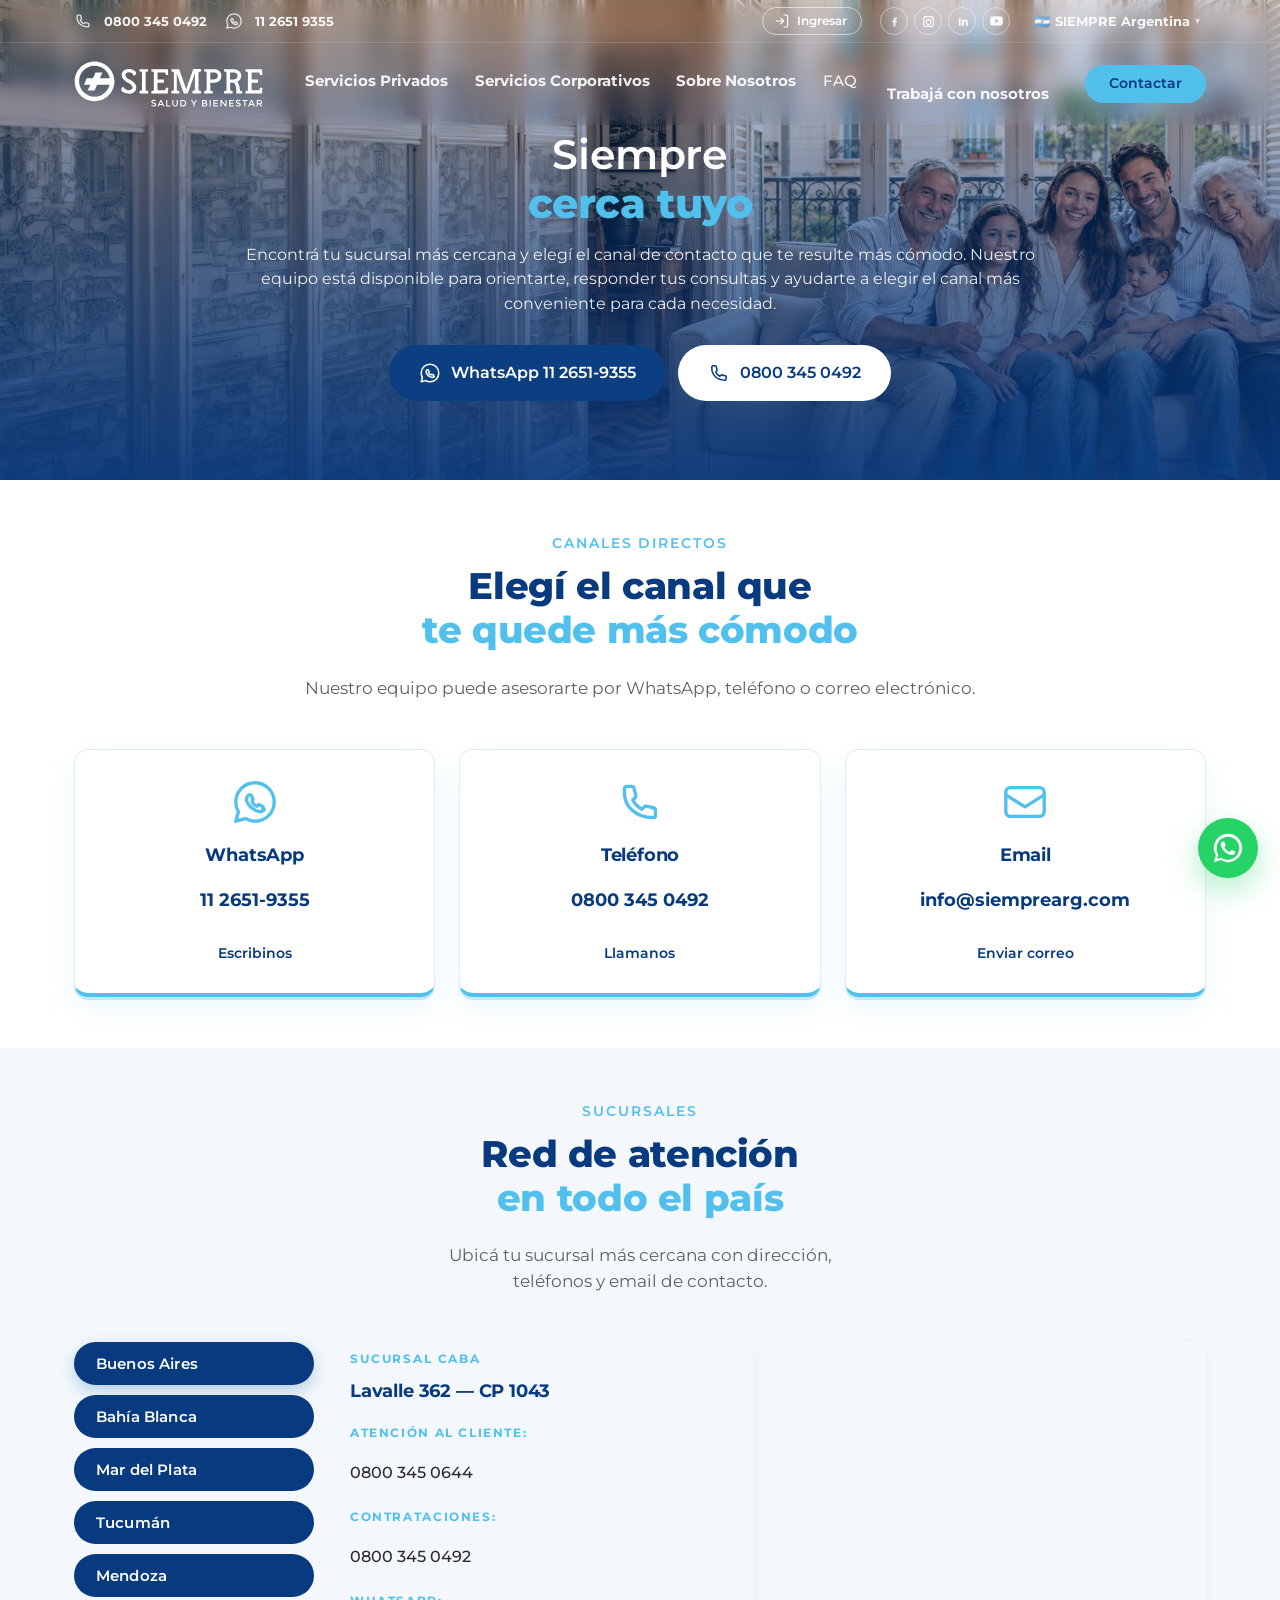
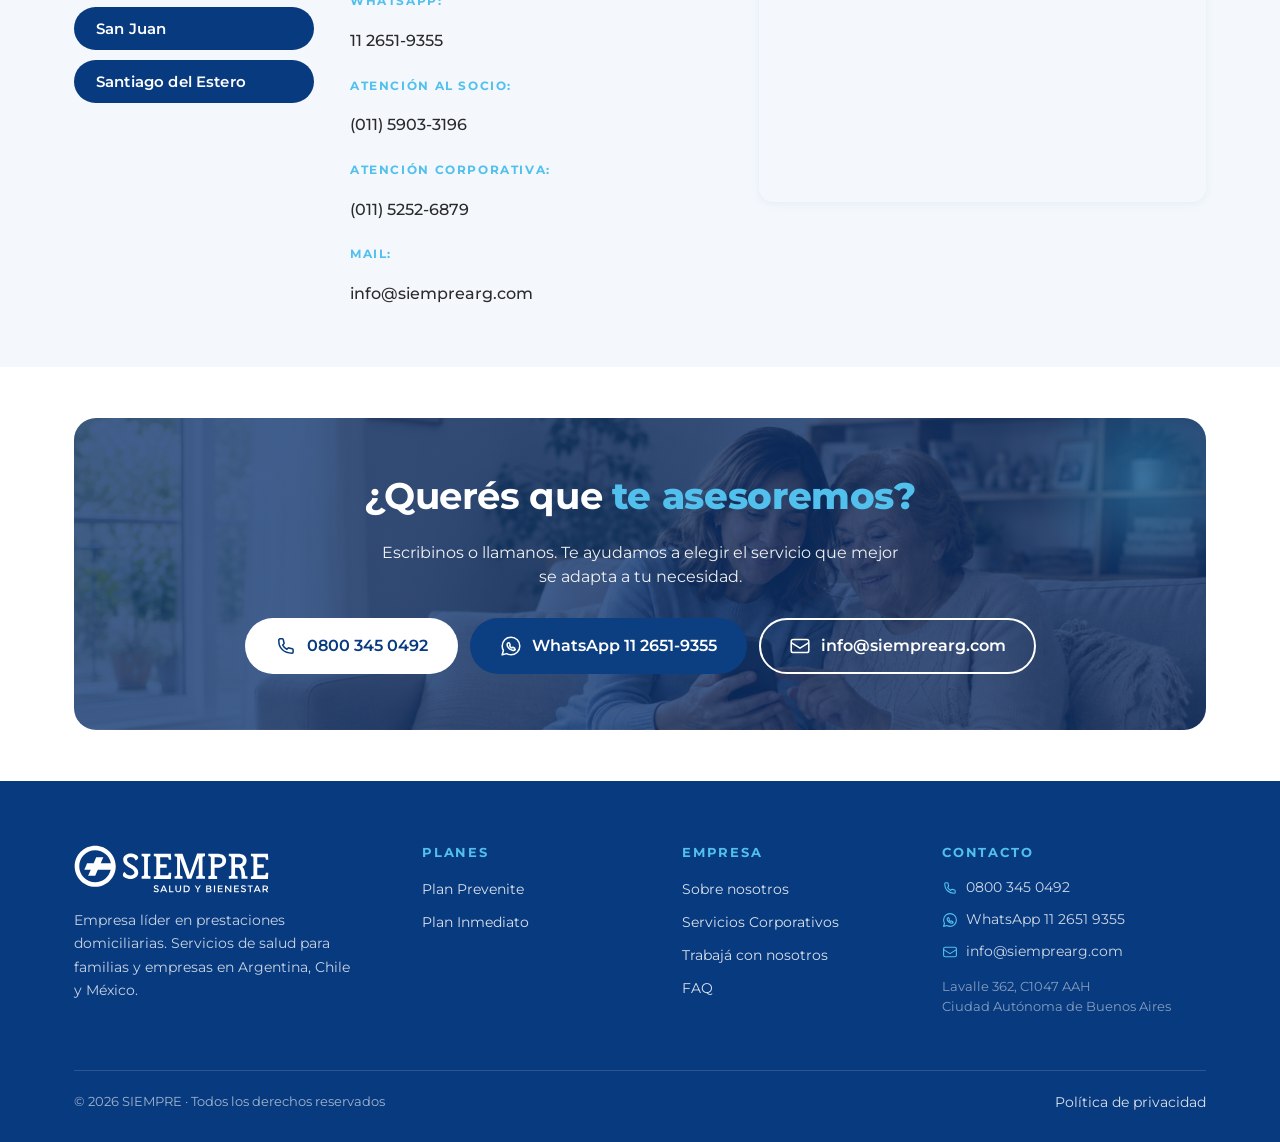
==== contacto.html @ 717c5a1c "Subir pagina Mi Siempre" ====
<!DOCTYPE html>
<html lang="es">
<head>
<meta charset="UTF-8">
<meta name="viewport" content="width=device-width, initial-scale=1">
<title>Contacto · SIEMPRE</title>
<meta name="description" content="Encontrá tu sucursal más cercana. SIEMPRE en CABA, Bahía Blanca, Mar del Plata, Rosario, Paraná, Córdoba, Salta, Tucumán, Mendoza, San Juan y Santiago del Estero.">
<meta property="og:title" content="Siempre cerca tuyo · Contacto SIEMPRE">
<meta property="og:description" content="WhatsApp, teléfono o email. Atención en todo el país.">
<meta property="og:type" content="website">
<meta property="og:locale" content="es_AR">
<link rel="preconnect" href="https://fonts.googleapis.com">
<link rel="preconnect" href="https://fonts.gstatic.com" crossorigin>
<link href="https://fonts.googleapis.com/css2?family=Montserrat:wght@400;500;600;700;800&display=swap" rel="stylesheet">
<link rel="icon" type="image/svg+xml" href="assets/img/iso-siempre.svg">
<link rel="stylesheet" href="assets/css/styles.css">
</head>
<body>

<!-- ============ HEADER ============ -->
<header class="site-header" id="siteHeader">

  <!-- TOPBAR -->
  <div class="topbar">

    <div class="container">

      <div class="topbar-inner">

        <!-- LEFT -->
        <div class="topbar-left">

          <!-- TELEFONO -->
          <a href="tel:08003450492">

            <svg 
              class="topbar-icon" 
              viewBox="0 0 20 20" 
              fill="none"
            >
              <path 
                d="M3.5 4.5A1 1 0 014.5 3.5h2a1 1 0 011 .75l.75 3a1 1 0 01-.29.97L7 9.17c.9 1.74 2.09 2.93 3.83 3.83l.92-.96a1 1 0 01.97-.29l3 .75a1 1 0 01.75 1v2a1 1 0 01-1 1C8.16 16.5 3.5 11.84 3.5 6V4.5z"
                stroke="currentColor"
                stroke-width="1.4"
                stroke-linejoin="round"
              />
            </svg>

            <strong>0800 345 0492</strong>

          </a>

          <!-- WHATSAPP -->
          <a href="https://wa.me/541126519355">

            <svg 
              class="topbar-icon" 
              viewBox="0 0 20 20" 
              fill="none"
            >
              <path 
                d="M10 2C5.58 2 2 5.58 2 10c0 1.48.4 2.87 1.1 4.07L2 18l4.07-1.07A7.96 7.96 0 0010 18c4.42 0 8-3.58 8-8s-3.58-8-8-8zm3.9 11.1c-.16.45-.94.87-1.3.92-.33.05-.74.07-1.2-.08a10.8 10.8 0 01-1.08-.4C8.64 12.8 7.4 11.22 7.3 11.08c-.1-.14-.84-1.1-.84-2.1 0-1 .52-1.49.7-1.7.18-.2.4-.25.53-.25h.38c.12 0 .29-.04.45.34l.58 1.4c.05.12.08.26 0 .42l-.22.33c-.07.1-.15.22-.06.43.38.77.97 1.38 1.73 1.76.2.1.32.08.44-.05l.3-.38c.1-.14.23-.18.37-.12l1.4.65c.16.08.27.12.3.2.04.1.04.53-.12.98z"
                stroke="currentColor"
                stroke-width="1.4"
                stroke-linejoin="round"
              />
            </svg>

            <strong>11 2651 9355</strong>

          </a>

        </div>

        <!-- RIGHT -->
        <div class="topbar-right">

          <a class="topbar-portal" href="mi-siempre.html"><svg class="topbar-icon" viewBox="0 0 20 20" fill="none" aria-hidden="true"><path d="M12.5 2.5h3a1.5 1.5 0 011.5 1.5v12a1.5 1.5 0 01-1.5 1.5h-3" stroke="currentColor" stroke-width="1.5" stroke-linecap="round" stroke-linejoin="round"/><path d="M8.5 13.5L12 10 8.5 6.5M12 10H3" stroke="currentColor" stroke-width="1.5" stroke-linecap="round" stroke-linejoin="round"/></svg><strong>Ingresar</strong></a>

          <div aria-label="Redes sociales" class="topbar-socials">

            <!-- FACEBOOK -->
            <a 
              aria-label="Facebook"
              href="https://facebook.com/Siemprearg/"
              target="_blank"
              rel="noopener noreferrer"
            >
              <svg viewBox="0 0 24 24" fill="currentColor">
                <path d="M13.5 21v-7.5h2.53l.38-2.94H13.5V8.72c0-.85.24-1.43 1.46-1.43h1.56V4.66c-.27-.04-1.2-.12-2.27-.12-2.24 0-3.78 1.37-3.78 3.88v2.16H8v2.94h2.47V21h3.03z"></path>
              </svg>
            </a>

            <!-- INSTAGRAM -->
            <a 
              aria-label="Instagram"
              href="https://instagram.com/Siemprearg/"
              target="_blank"
              rel="noopener noreferrer"
            >
              <svg viewBox="0 0 24 24" fill="currentColor">
  <path d="M7 2h10a5 5 0 015 5v10a5 5 0 01-5 5H7a5 5 0 01-5-5V7a5 5 0 015-5zm0 2a3 3 0 00-3 3v10a3 3 0 003 3h10a3 3 0 003-3V7a3 3 0 00-3-3H7zm5 3.5A5.5 5.5 0 1112 18.5 5.5 5.5 0 0112 7.5zm0 2A3.5 3.5 0 1012 16.5 3.5 3.5 0 0012 9.5zm5.75-3.25a1.25 1.25 0 11-1.25 1.25 1.25 1.25 0 011.25-1.25z"/>
</svg>

            <!-- LINKEDIN -->
            <a 
              aria-label="LinkedIn"
              href="https://linkedin.com/company/siemprearg/posts/?feedView=all"
              target="_blank"
              rel="noopener noreferrer"
            >
              <svg viewBox="0 0 24 24" fill="currentColor">
                <path d="M6.94 5A1.94 1.94 0 115.06 6.94 1.94 1.94 0 016.94 5zM5.16 8.5h3.56V20H5.16zm5.7 0h3.4v1.58h.05a3.73 3.73 0 013.36-1.84c3.59 0 4.25 2.36 4.25 5.44V20h-3.54v-5.08c0-1.21-.02-2.77-1.68-2.77-1.69 0-1.95 1.32-1.95 2.68V20H10.86z"></path>
              </svg>
            </a>

            <!-- YOUTUBE -->
            <a 
              aria-label="YouTube"
              href="https://youtube.com/channel/UCaNuEZdiyHlzwMGWf43lOsw"
              target="_blank"
              rel="noopener noreferrer"
            >
              <svg viewBox="0 0 24 24" fill="currentColor">
                <path d="M23.5 6.2s-.2-1.7-.9-2.4c-.9-.9-1.9-.9-2.4-1C16.8 2.5 12 2.5 12 2.5s-4.8 0-8.2.3c-.5.1-1.5.1-2.4 1C.7 4.5.5 6.2.5 6.2S.3 8.2.3 10.1v1.8c0 1.9.2 3.9.2 3.9s.2 1.7.9 2.4c.9.9 2.1.9 2.6 1 1.9.2 8 .3 8 .3s4.8 0 8.2-.3c.5-.1 1.5-.1 2.4-1 .7-.7.9-2.4.9-2.4s.2-2 .2-3.9v-1.8c0-1.9-.2-3.9-.2-3.9zM9.7 14.8V7.2l6.5 3.8-6.5 3.8z"/>
              </svg>
            </a>

          </div>

          <div class="country-dropdown-wrap">
            <button class="country-dropdown-btn"><span class="flag">🇦🇷</span><strong> SIEMPRE Argentina </strong><span class="country-caret">▾</span></button>
            <div class="country-dropdown-menu">
              <a href="https://siemprearg.com" target="_blank" rel="noopener"><span>🇦🇷</span> SIEMPRE Argentina</a>
              <a href="https://siemprechile.cl" target="_blank" rel="noopener"><span>🇨🇱</span> SIEMPRE Chile</a>
              <a href="https://careu.mx" target="_blank" rel="noopener"><span>🇲🇽</span> CARE U México</a>
            </div>
          </div>

        </div>

      </div>

    </div>

  </div>

  <!-- NAV -->
  <div class="container">
    <nav class="nav" id="mainNav">
      <a href="index.html" class="nav-logo" aria-label="Inicio Siempre Argentina">
        <img src="assets/img/logo-siempre-blanco.svg" alt="SIEMPRE" class="logo-white">
        <img src="assets/img/logo-siempre-azul.svg" alt="SIEMPRE" class="logo-blue">
      </a>
      <button class="nav-toggle" aria-label="Abrir menú" onclick="document.getElementById('mainNav').classList.toggle('open')">
        <span></span><span></span><span></span>
      </button>
      <ul class="nav-links">
        <li class="nav-dropdown">
          <a href="#" aria-haspopup="true"><strong>Servicios Privados</strong></a>
          <ul class="nav-dropdown-menu">
            <li><a href="plan-prevenite.html">Plan Prevenite</a></li>
            <li><a href="plan-inmediato.html">Plan Inmediato</a></li>
          </ul>
        </li>
        <li>
          <a href="empresas.html" aria-haspopup="true"><strong>Servicios Corporativos</strong></a>
        </li>
        <li><a href="sobre-nosotros.html"><strong>Sobre Nosotros</strong></a></li>
        
        <li><a href="faq.html">FAQ</a></li>
        <li><a href="trabaja-con-nosotros.html"><strong>Trabajá con nosotros</strong></a></li>
      <li class="nav-item-portal"><a href="mi-siempre.html"><strong>Ingresar a Mi Siempre</strong></a></li>
          </ul>

          <div class="nav-cta">
        <a href="contacto.html" class="btn btn-secondary">Contactar</a>
      </div>
    </nav>
  </div>
</header>

<!-- ============ PAGE HERO ============ -->
<section class="page-hero" style="background-image:url('assets/img/banners/familia.jpg')">

  <div class="container">

    <div class="page-hero-inner">

      <h1>
        Siempre
        <br>
        <span class="text-celeste">
          cerca tuyo
        </span>
      </h1>

      <p class="lead">
        Encontrá tu sucursal más cercana y elegí el canal de contacto 
        que te resulte más cómodo. Nuestro equipo está disponible para 
        orientarte, responder tus consultas y ayudarte a elegir el canal 
        más conveniente para cada necesidad.
      </p>

      <div class="hero-ctas">

        <!-- WHATSAPP -->
        <a href="https://wa.me/541126519355" class="btn btn-whatsapp btn-lg">

          <svg 
            class="btn-icon"
            viewBox="0 0 20 20"
            fill="none"
          >
            <path 
              d="M10 2C5.58 2 2 5.58 2 10c0 1.48.4 2.87 1.1 4.07L2 18l4.07-1.07A7.96 7.96 0 0010 18c4.42 0 8-3.58 8-8s-3.58-8-8-8zm3.9 11.1c-.16.45-.94.87-1.3.92-.33.05-.74.07-1.2-.08a10.8 10.8 0 01-1.08-.4C8.64 12.8 7.4 11.22 7.3 11.08c-.1-.14-.84-1.1-.84-2.1 0-1 .52-1.49.7-1.7.18-.2.4-.25.53-.25h.38c.12 0 .29-.04.45.34l.58 1.4c.05.12.08.26 0 .42l-.22.33c-.07.1-.15.22-.06.43.38.77.97 1.38 1.73 1.76.2.1.32.08.44-.05l.3-.38c.1-.14.23-.18.37-.12l1.4.65c.16.08.27.12.3.2.04.1.04.53-.12.98z"
              stroke="currentColor"
              stroke-width="1.4"
              stroke-linejoin="round"
            />
          </svg>

          <span>WhatsApp 11 2651-9355</span>

        </a>

        <!-- TELEFONO -->
        <a href="tel:08003450492" class="btn btn-primary btn-lg">

          <svg 
            class="btn-icon"
            viewBox="0 0 20 20"
            fill="none"
          >
            <path 
              d="M3.5 4.5A1 1 0 014.5 3.5h2a1 1 0 011 .75l.75 3a1 1 0 01-.29.97L7 9.17c.9 1.74 2.09 2.93 3.83 3.83l.92-.96a1 1 0 01.97-.29l3 .75a1 1 0 01.75 1v2a1 1 0 01-1 1C8.16 16.5 3.5 11.84 3.5 6V4.5z"
              stroke="currentColor"
              stroke-width="1.4"
              stroke-linejoin="round"
            />
          </svg>

          <span>0800 345 0492</span>

        </a>

      </div>

    </div>

  </div>

</section>


<!-- ============ CONTACTO GENERAL ============ -->
<section id="contacto-general">

  <div class="container">

    <div class="section-header">

      <span class="eyebrow">
        Canales directos
      </span>

      <h2>
        Elegí el canal que
        <br>
        <span class="text-celeste">
          te quede más cómodo
        </span>
      </h2>

      <p>
        Nuestro equipo puede asesorarte por WhatsApp, teléfono o correo electrónico.
      </p>

    </div>

    <div class="grid grid-3">

      <!-- WHATSAPP -->
      <a href="https://wa.me/541126519355" class="card card-link">

        <div class="card-icon" style="color:var(--c-secondary)">

          <svg 
            viewBox="0 0 20 20"
            fill="none"
          >
            <path 
              d="M10 2C5.58 2 2 5.58 2 10c0 1.48.4 2.87 1.1 4.07L2 18l4.07-1.07A7.96 7.96 0 0010 18c4.42 0 8-3.58 8-8s-3.58-8-8-8zm3.9 11.1c-.16.45-.94.87-1.3.92-.33.05-.74.07-1.2-.08a10.8 10.8 0 01-1.08-.4C8.64 12.8 7.4 11.22 7.3 11.08c-.1-.14-.84-1.1-.84-2.1 0-1 .52-1.49.7-1.7.18-.2.4-.25.53-.25h.38c.12 0 .29-.04.45.34l.58 1.4c.05.12.08.26 0 .42l-.22.33c-.07.1-.15.22-.06.43.38.77.97 1.38 1.73 1.76.2.1.32.08.44-.05l.3-.38c.1-.14.23-.18.37-.12l1.4.65c.16.08.27.12.3.2.04.1.04.53-.12.98z"
              stroke="currentColor"
              stroke-width="1.4"
              stroke-linejoin="round"
            />
          </svg>

        </div>

        <h3>WhatsApp</h3>

        <p class="card-highlight">
          11 2651-9355
        </p>

        <span class="link-more">
          Escribinos
        </span>

      </a>

      <!-- TELEFONO -->
      <a href="tel:08003450492" class="card card-link">

        <div class="card-icon" style="color:var(--c-secondary)">

          <svg 
            viewBox="0 0 20 20"
            fill="none"
          >
            <path 
              d="M3.5 4.5A1 1 0 014.5 3.5h2a1 1 0 011 .75l.75 3a1 1 0 01-.29.97L7 9.17c.9 1.74 2.09 2.93 3.83 3.83l.92-.96a1 1 0 01.97-.29l3 .75a1 1 0 01.75 1v2a1 1 0 01-1 1C8.16 16.5 3.5 11.84 3.5 6V4.5z"
              stroke="currentColor"
              stroke-width="1.4"
              stroke-linejoin="round"
            />
          </svg>

        </div>

        <h3>Teléfono</h3>

        <p class="card-highlight">
          0800 345 0492
        </p>

        <span class="link-more">
          Llamanos
        </span>

      </a>

      <!-- EMAIL -->
      <a href="mailto:info@siemprearg.com" class="card card-link">

        <div class="card-icon" style="color:var(--c-secondary)">

          <svg 
            viewBox="0 0 20 20"
            fill="none"
          >
            <rect 
              x="2" 
              y="4" 
              width="16" 
              height="12" 
              rx="2"
              stroke="currentColor"
              stroke-width="1.4"
            />

            <path 
              d="M2 7l8 5 8-5"
              stroke="currentColor"
              stroke-width="1.4"
              stroke-linejoin="round"
            />
          </svg>

        </div>

        <h3>Email</h3>

        <p class="card-highlight">
          info@siemprearg.com
        </p>

        <span class="link-more">
          Enviar correo
        </span>

      </a>

    </div>

  </div>

</section>


<!-- ============ SUCURSALES ============ -->
<section class="section-soft">
  <div class="container">

    <div class="section-header">
      <span class="eyebrow">Sucursales</span>

      <h2>
        Red de atención <br>
        <span class="text-celeste">
          en todo el país
        </span>
      </h2>

      <p>
        Ubicá tu sucursal más cercana con dirección, <br>teléfonos y email de contacto.
      </p>
    </div>

    <div class="branches-layout">

      <!-- ================= NAV ================= -->
      <nav class="branches-nav" role="tablist" aria-label="Seleccionar sucursal">

        <button 
          type="button" 
          class="branch-tab is-active" 
          data-branch="caba" 
          role="tab" 
          aria-selected="true"
        >
          Buenos Aires
        </button>

        <button 
          type="button" 
          class="branch-tab" 
          data-branch="bahia" 
          role="tab" 
          aria-selected="false"
        >
          Bahía Blanca
        </button>

        <button 
          type="button" 
          class="branch-tab" 
          data-branch="mdp" 
          role="tab" 
          aria-selected="false"
        >
          Mar del Plata
        </button>

        <button 
          type="button" 
          class="branch-tab" 
          data-branch="tucuman" 
          role="tab" 
          aria-selected="false"
        >
          Tucumán
        </button>

        <button 
          type="button" 
          class="branch-tab" 
          data-branch="mendoza" 
          role="tab" 
          aria-selected="false"
        >
          Mendoza
        </button>

        <button 
          type="button" 
          class="branch-tab" 
          data-branch="sanjuan" 
          role="tab" 
          aria-selected="false"
        >
          San Juan
        </button>

        <button 
          type="button" 
          class="branch-tab" 
          data-branch="sde" 
          role="tab" 
          aria-selected="false"
        >
          Santiago del Estero
        </button>

      </nav>

      <!-- ================= DETALLES ================= -->
      <div class="branches-details">

        <!-- CABA -->
        <article class="branch-panel is-active" id="branch-caba" role="tabpanel">

          <div class="branch-tag">
            SUCURSAL CABA
          </div>

          <h3 class="branch-main-address">
            Lavalle 362 — CP 1043
          </h3>

          <dl class="branch-info">

            <dt>Atención al Cliente:</dt>
            <dd><a href="tel:08003450644">0800 345 0644</a></dd>

            <dt>Contrataciones:</dt>
            <dd><a href="tel:08003450492">0800 345 0492</a></dd>

            <dt>WhatsApp:</dt>
            <dd><a href="https://wa.me/541126519355">11 2651-9355</a></dd>

            <dt>Atención al Socio:</dt>
            <dd><a href="tel:+541159033196">(011) 5903-3196</a></dd>

            <dt>Atención Corporativa:</dt>
            <dd><a href="tel:+541152526879">(011) 5252-6879</a></dd>

            <dt>Mail:</dt>
            <dd><a href="mailto:info@siemprearg.com">info@siemprearg.com</a></dd>

          </dl>

        </article>

        <!-- BAHIA -->
        <article class="branch-panel" id="branch-bahia" role="tabpanel">

          <div class="branch-tag">
            SUCURSAL BAHÍA BLANCA
          </div>

          <h3 class="branch-main-address">
            Brandsen 103 Local 1 — CP 8000
          </h3>

          <dl class="branch-info">

            <dt>Atención al Cliente:</dt>
            <dd><a href="tel:+542914025193">0291 402-5193</a></dd>

            <dt>Teléfono alternativo:</dt>
            <dd><a href="tel:+542915172193">0291 517-2193</a></dd>

            <dt>Mail:</dt>
            <dd><a href="mailto:bahiablanca@siemprearg.com">bahiablanca@siemprearg.com</a></dd>

          </dl>

        </article>

        <!-- MDP -->
        <article class="branch-panel" id="branch-mdp" role="tabpanel">

          <div class="branch-tag">
            SUCURSAL MAR DEL PLATA
          </div>

          <h3 class="branch-main-address">
            Catamarca 3050, 4to piso of. 402 — CP 7600
          </h3>

          <dl class="branch-info">

            <dt>Atención al Cliente:</dt>
            <dd><a href="tel:+542236757676">0223 675-7676</a></dd>

            <dt>Teléfono alternativo:</dt>
            <dd><a href="tel:+542236767575">0223 676-7575</a></dd>

            <dt>Mail:</dt>
            <dd><a href="mailto:mardelplata@siemprearg.com">mardelplata@siemprearg.com</a></dd>

          </dl>

        </article>

        <!-- TUCUMAN -->
        <article class="branch-panel" id="branch-tucuman" role="tabpanel">

          <div class="branch-tag">
            SUCURSAL TUCUMÁN
          </div>

          <h3 class="branch-main-address">
            Lamadrid 525, 4to piso — CP 4000
          </h3>

          <dl class="branch-info">

            <dt>Atención al Cliente:</dt>
            <dd><a href="tel:+543812300005">0381 230-0005</a></dd>

            <dt>Teléfono:</dt>
            <dd><a href="tel:+543815034049">0381 503-4049</a></dd>

            <dt>Teléfono:</dt>
            <dd><a href="tel:+543815034356">0381 503-4356</a></dd>

            <dt>Teléfono:</dt>
            <dd><a href="tel:+543815034018">0381 503-4018</a></dd>

            <dt>Mail:</dt>
            <dd><a href="mailto:tucuman@siemprearg.com">tucuman@siemprearg.com</a></dd>

          </dl>

        </article>

        <!-- MENDOZA -->
        <article class="branch-panel" id="branch-mendoza" role="tabpanel">

          <div class="branch-tag">
            SUCURSAL MENDOZA
          </div>

          <h3 class="branch-main-address">
            Erlich 56, Godoy Cruz — CP 5501
          </h3>

          <dl class="branch-info">

            <dt>Atención al Cliente:</dt>
            <dd><a href="tel:+542614243968">0261 424-3968</a></dd>

            <dt>Teléfono:</dt>
            <dd><a href="tel:+542613746829">0261 374-6829</a></dd>

            <dt>Teléfono:</dt>
            <dd><a href="tel:+542612583000">0261 258-3000</a></dd>

            <dt>Mail:</dt>
            <dd><a href="mailto:mendoza@siemprearg.com">mendoza@siemprearg.com</a></dd>

          </dl>

        </article>

        <!-- SAN JUAN -->
        <article class="branch-panel" id="branch-sanjuan" role="tabpanel">

          <div class="branch-tag">
            SUCURSAL SAN JUAN
          </div>

          <h3 class="branch-main-address">
            Av. Ignacio de la Roza 123 (oeste) — CP 5400
          </h3>

          <dl class="branch-info">

            <dt>Atención al Cliente:</dt>
            <dd><a href="tel:+542646600997">0264 660-0997</a></dd>

            <dt>Teléfono:</dt>
            <dd><a href="tel:+542646710000">0264 671-0000</a></dd>

            <dt>Teléfono:</dt>
            <dd><a href="tel:+542648404305">0264 840-4305</a></dd>

            <dt>Mail:</dt>
            <dd><a href="mailto:sanjuan@siemprearg.com">sanjuan@siemprearg.com</a></dd>

          </dl>

        </article>

        <!-- SDE -->
        <article class="branch-panel" id="branch-sde" role="tabpanel">

          <div class="branch-tag">
            SUCURSAL SANTIAGO DEL ESTERO
          </div>

          <h3 class="branch-main-address">
            25 de Mayo 375, of. 1 — CP 4200
          </h3>

          <dl class="branch-info">

            <dt>Atención al Cliente:</dt>
            <dd><a href="tel:+543854230337">0385 423-0337</a></dd>

            <dt>Teléfono:</dt>
            <dd><a href="tel:+543856256929">0385 625-6929</a></dd>

            <dt>Mail:</dt>
            <dd><a href="mailto:santiagodelestero@siemprearg.com">santiagodelestero@siemprearg.com</a></dd>

          </dl>

        </article>

      </div>

      <!-- ================= MAPA ================= -->
      <div class="branches-map" id="branchesMap" aria-live="polite"></div>

    </div>

    <!-- ================= SCRIPT ================= -->
    <script>
      (function(){

        var branchAddresses = {
          caba:    'Lavalle 362, CABA, Argentina',
          bahia:   'Brandsen 103, Bahía Blanca, Argentina',
          mdp:     'Catamarca 3050, Mar del Plata, Argentina',
          tucuman: 'Lamadrid 525, Tucumán, Argentina',
          mendoza: 'Erlich 56, Godoy Cruz, Mendoza, Argentina',
          sanjuan: 'Av. Ignacio de la Roza 123, San Juan, Argentina',
          sde:     '25 de Mayo 375, Santiago del Estero, Argentina'
        };

        var mapBox = document.getElementById('branchesMap');
        var tabs = document.querySelectorAll('.branch-tab');
        var panels = document.querySelectorAll('.branch-panel');

        function setBranch(key) {

          tabs.forEach(function(t){

            var active = t.dataset.branch === key;

            t.classList.toggle('is-active', active);

            t.setAttribute(
              'aria-selected',
              active ? 'true' : 'false'
            );

          });

          panels.forEach(function(p){

            p.classList.toggle(
              'is-active',
              p.id === 'branch-' + key
            );

          });

          mapBox.innerHTML = '';

          var ifr = document.createElement('iframe');

          ifr.src =
            'https://maps.google.com/maps?q=' +
            encodeURIComponent(branchAddresses[key]) +
            '&t=&z=15&ie=UTF8&iwloc=&output=embed';

          ifr.loading = 'lazy';

          ifr.title = 'Mapa ' + key;

          ifr.setAttribute('allowfullscreen', '');

          ifr.setAttribute(
            'referrerpolicy',
            'no-referrer-when-downgrade'
          );

          mapBox.appendChild(ifr);
        }

        tabs.forEach(function(tab){

          tab.addEventListener('click', function(){

            setBranch(tab.dataset.branch);

          });

        });

        // Inicial
        setBranch('caba');

      })();
    </script>

  </div>
</section>

<!-- ============ CTA FINAL ============ -->
<section>

  <div class="container">

    <div 
      class="cta-band"
      style="
        background-image:
          linear-gradient(rgba(12,50,110,.78), rgba(12,50,110,.78)),
          url('assets/img/banners/banner-cta-final.jpg');
        background-size: cover;
        background-position: center;
        background-repeat: no-repeat;
      "
    >

      <h2>
        ¿Querés que 
        <span class="text-celeste">
          te asesoremos?
        </span>
      </h2>

      <p>
        Escribinos o llamanos. Te ayudamos a elegir el servicio que mejor
        <br>
        se adapta a tu necesidad.
      </p>

      <div class="hero-ctas" style="justify-content:center">

        <!-- TELEFONO -->
        <a 
          href="tel:08003450492" 
          class="btn btn-primary btn-lg"
        >

          <svg 
            class="btn-icon"
            viewBox="0 0 20 20"
            fill="none"
          >
            <path 
              d="M3.5 4.5A1 1 0 014.5 3.5h2a1 1 0 011 .75l.75 3a1 1 0 01-.29.97L7 9.17c.9 1.74 2.09 2.93 3.83 3.83l.92-.96a1 1 0 01.97-.29l3 .75a1 1 0 01.75 1v2a1 1 0 01-1 1C8.16 16.5 3.5 11.84 3.5 6V4.5z"
              stroke="currentColor"
              stroke-width="1.4"
              stroke-linejoin="round"
            />
          </svg>

          <span>0800 345 0492</span>

        </a>

        <!-- WHATSAPP -->
        <a 
          href="https://wa.me/541126519355" 
          class="btn btn-whatsapp btn-lg"
        >

          <svg 
            class="btn-icon"
            viewBox="0 0 20 20"
            fill="none"
          >
            <path 
              d="M10 2C5.58 2 2 5.58 2 10c0 1.48.4 2.87 1.1 4.07L2 18l4.07-1.07A7.96 7.96 0 0010 18c4.42 0 8-3.58 8-8s-3.58-8-8-8zm3.9 11.1c-.16.45-.94.87-1.3.92-.33.05-.74.07-1.2-.08a10.8 10.8 0 01-1.08-.4C8.64 12.8 7.4 11.22 7.3 11.08c-.1-.14-.84-1.1-.84-2.1 0-1 .52-1.49.7-1.7.18-.2.4-.25.53-.25h.38c.12 0 .29-.04.45.34l.58 1.4c.05.12.08.26 0 .42l-.22.33c-.07.1-.15.22-.06.43.38.77.97 1.38 1.73 1.76.2.1.32.08.44-.05l.3-.38c.1-.14.23-.18.37-.12l1.4.65c.16.08.27.12.3.2.04.1.04.53-.12.98z"
              stroke="currentColor"
              stroke-width="1.4"
              stroke-linejoin="round"
            />
          </svg>

          <span>WhatsApp 11 2651-9355</span>

        </a>

        <!-- EMAIL -->
        <a 
          href="mailto:info@siemprearg.com" 
          class="btn btn-secondary btn-lg"
        >

          <svg 
            class="btn-icon"
            viewBox="0 0 20 20"
            fill="none"
          >
            <rect 
              x="2" 
              y="4" 
              width="16" 
              height="12" 
              rx="2"
              stroke="currentColor"
              stroke-width="1.4"
            />

            <path 
              d="M2 7l8 5 8-5"
              stroke="currentColor"
              stroke-width="1.4"
              stroke-linejoin="round"
            />
          </svg>

          <span>info@siemprearg.com</span>

        </a>

      </div>

    </div>

  </div>

</section>


<!-- ============ FOOTER ============ -->
<footer class="site-footer">
  <div class="container">
    <div class="footer-grid">
      <div class="footer-brand-col">
        <img src="assets/img/logo-siempre-blanco.svg" alt="SIEMPRE" class="footer-logo">
        <p>Empresa líder en prestaciones domiciliarias. Servicios de salud para familias y empresas en Argentina, Chile y México.</p>
        <div class="footer-socials-mobile">

  <a aria-label="Facebook"
     href="https://facebook.com/Siemprearg/"
     target="_blank"
     rel="noopener noreferrer">
    <svg viewBox="0 0 24 24" fill="currentColor">
      <path d="M13.5 21v-7.5h2.53l.38-2.94H13.5V8.72c0-.85.24-1.43 1.46-1.43h1.56V4.66c-.27-.04-1.2-.12-2.27-.12-2.24 0-3.78 1.37-3.78 3.88v2.16H8v2.94h2.47V21h3.03z"></path>
    </svg>
  </a>

  <a aria-label="Instagram"
     href="https://instagram.com/Siemprearg/"
     target="_blank"
     rel="noopener noreferrer">
    <svg viewBox="0 0 24 24" fill="currentColor">
      <path d="M7 2h10a5 5 0 015 5v10a5 5 0 01-5 5H7a5 5 0 01-5-5V7a5 5 0 015-5zm0 2a3 3 0 00-3 3v10a3 3 0 003 3h10a3 3 0 003-3V7a3 3 0 00-3-3H7zm5 3.5A5.5 5.5 0 1112 18.5 5.5 5.5 0 0112 7.5zm0 2A3.5 3.5 0 1012 16.5 3.5 3.5 0 0012 9.5zm5.75-3.25a1.25 1.25 0 11-1.25 1.25 1.25 1.25 0 011.25-1.25z"/>
    </svg>
  </a>

  <a aria-label="LinkedIn"
     href="https://linkedin.com/company/siemprearg/posts/?feedView=all"
     target="_blank"
     rel="noopener noreferrer">
    <svg viewBox="0 0 24 24" fill="currentColor">
      <path d="M6.94 5A1.94 1.94 0 115.06 6.94 1.94 1.94 0 016.94 5zM5.16 8.5h3.56V20H5.16zm5.7 0h3.4v1.58h.05a3.73 3.73 0 013.36-1.84c3.59 0 4.25 2.36 4.25 5.44V20h-3.54v-5.08c0-1.21-.02-2.77-1.68-2.77-1.69 0-1.95 1.32-1.95 2.68V20H10.86z"></path>
    </svg>
  </a>

  <a aria-label="YouTube"
     href="https://youtube.com/channel/UCaNuEZdiyHlzwMGWf43lOsw"
     target="_blank"
     rel="noopener noreferrer">
    <svg viewBox="0 0 24 24" fill="currentColor">
      <path d="M23.5 6.2s-.2-1.7-.9-2.4c-.9-.9-1.9-.9-2.4-1C16.8 2.5 12 2.5 12 2.5s-4.8 0-8.2.3c-.5.1-1.5.1-2.4 1C.7 4.5.5 6.2.5 6.2S.3 8.2.3 10.1v1.8c0 1.9.2 3.9.2 3.9s.2 1.7.9 2.4c.9.9 2.1.9 2.6 1 1.9.2 8 .3 8 .3s4.8 0 8.2-.3c.5-.1 1.5-.1 2.4-1 .7-.7.9-2.4.9-2.4s.2-2 .2-3.9v-1.8c0-1.9-.2-3.9-.2-3.9zM9.7 14.8V7.2l6.5 3.8-6.5 3.8z"/>
    </svg>
  </a>

</div>
      </div>
      <div>
        <h4 class="footer-heading-accent">Planes</h4>
        <ul>
          <li><a href="plan-prevenite.html">Plan Prevenite</a></li>
          <li><a href="plan-inmediato.html">Plan Inmediato</a></li>
        </ul>
      </div>
      <div>
        <h4 class="footer-heading-accent">Empresa</h4>
        <ul>
          <li><a href="sobre-nosotros.html">Sobre nosotros</a></li>
          <li><a href="empresas.html">Servicios Corporativos</a></li>
          
          <li><a href="trabaja-con-nosotros.html">Trabajá con nosotros</a></li>
          <li><a href="faq.html">FAQ</a></li>
        </ul>
      </div>
      <div>
        <h4 class="footer-heading-accent">Contacto</h4>
        <ul class="footer-contact-list">
          <li><a href="tel:08003450492"><svg class="footer-icon" viewBox="0 0 20 20" fill="none"><path d="M3.5 4.5A1 1 0 014.5 3.5h2a1 1 0 011 .75l.75 3a1 1 0 01-.29.97L7 9.17c.9 1.74 2.09 2.93 3.83 3.83l.92-.96a1 1 0 01.97-.29l3 .75a1 1 0 01.75 1v2a1 1 0 01-1 1C8.16 16.5 3.5 11.84 3.5 6V4.5z" stroke="var(--c-secondary)" stroke-width="1.4" stroke-linejoin="round"/></svg>0800 345 0492</a></li>
          <li><a href="https://wa.me/541126519355" target="_blank" rel="noopener"><svg class="footer-icon" viewBox="0 0 20 20" fill="none"><path d="M10 2C5.58 2 2 5.58 2 10c0 1.48.4 2.87 1.1 4.07L2 18l4.07-1.07A7.96 7.96 0 0010 18c4.42 0 8-3.58 8-8s-3.58-8-8-8zm3.9 11.1c-.16.45-.94.87-1.3.92-.33.05-.74.07-1.2-.08a10.8 10.8 0 01-1.08-.4C8.64 12.8 7.4 11.22 7.3 11.08c-.1-.14-.84-1.1-.84-2.1 0-1 .52-1.49.7-1.7.18-.2.4-.25.53-.25h.38c.12 0 .29-.04.45.34l.58 1.4c.05.12.08.26 0 .42l-.22.33c-.07.1-.15.22-.06.43.38.77.97 1.38 1.73 1.76.2.1.32.08.44-.05l.3-.38c.1-.14.23-.18.37-.12l1.4.65c.16.08.27.12.3.2.04.1.04.53-.12.98z" stroke="var(--c-secondary)" stroke-width="1.4" stroke-linejoin="round"/></svg>WhatsApp 11&nbsp;2651&nbsp;9355</a></li>
          <li><a href="mailto:info@siemprearg.com"><svg class="footer-icon" viewBox="0 0 20 20" fill="none"><rect x="2" y="4" width="16" height="12" rx="2" stroke="var(--c-secondary)" stroke-width="1.4"/><path d="M2 7l8 5 8-5" stroke="var(--c-secondary)" stroke-width="1.4" stroke-linejoin="round"/></svg>info@siemprearg.com</a></li>
        </ul>
        <p class="footer-address">Lavalle 362, C1047 AAH<br>Ciudad Autónoma de Buenos Aires</p>
      </div>
    </div>
    <div class="footer-bottom">
      <div>© 2026 SIEMPRE · Todos los derechos reservados</div>
      <div><a href="politica-de-privacidad.html">Política de privacidad</a></div>
    </div>
  </div>
</footer>

<script>
(function(){
  var h = document.getElementById('siteHeader');
  if(!h) return;
  function onScroll(){
    if(window.scrollY > 40) h.classList.add('is-scrolled');
    else h.classList.remove('is-scrolled');
  }
  window.addEventListener('scroll', onScroll, {passive:true});
  onScroll();
})();
</script>

<!-- ============ FLOATING CTAs ============ -->
<a href="https://wa.me/541126519355" class="float-whatsapp" aria-label="Contactar por WhatsApp" target="_blank" rel="noopener"><svg viewBox="0 0 32 32" aria-hidden="true" focusable="false"><path d="M16 2.667C8.636 2.667 2.667 8.636 2.667 16c0 2.547.722 4.92 1.969 6.946L2.667 29.333l6.59-1.948A13.276 13.276 0 0 0 16 29.333c7.364 0 13.333-5.969 13.333-13.333S23.364 2.667 16 2.667zm0 24.346c-2.139 0-4.205-.582-5.999-1.687l-.43-.255-3.911 1.156 1.169-3.808-.282-.443A10.66 10.66 0 0 1 5.333 16c0-5.882 4.785-10.667 10.667-10.667S26.667 10.118 26.667 16 21.882 27.013 16 27.013zm6.157-7.99c-.337-.169-1.991-.982-2.299-1.094-.308-.113-.532-.169-.756.169-.224.337-.866 1.094-1.062 1.318-.196.224-.392.252-.728.084-.337-.169-1.422-.524-2.708-1.671-1.001-.892-1.676-1.992-1.872-2.329-.196-.337-.021-.519.148-.687.151-.151.337-.392.505-.589.169-.196.224-.337.337-.561.113-.224.056-.421-.028-.589-.084-.169-.756-1.823-1.036-2.497-.273-.655-.55-.566-.756-.577l-.644-.012c-.224 0-.589.084-.897.421-.308.337-1.176 1.149-1.176 2.803 0 1.654 1.204 3.252 1.371 3.476.169.224 2.371 3.621 5.745 5.077.803.347 1.43.554 1.918.708.806.256 1.539.22 2.119.134.646-.097 1.991-.813 2.272-1.598.281-.785.281-1.458.196-1.598-.084-.141-.308-.224-.645-.392z" fill="currentColor"/></svg></a>

<script src="assets/js/main.js"></script>

</body>
</html>
---- assets/css/styles.css ----
/* =========================================================
   SIEMPRE Argentina - Sitio web v7
   Design system compartido
   Paleta: Primary #1D70B7  Secondary #51C0ED  Accent #083A7F
   Tipografía: Montserrat
   ========================================================= */

:root {
  --c-primary: #083A7F;
  --c-secondary: #51C0ED;
  --c-accent: #083A7F;
  --c-prevenite: #1ECDB0;
  --c-text: #2b2b2b;
  --c-text-muted: #606060;
  --c-bg: #ffffff;
  --c-bg-soft: #F4F8FC;
  --c-bg-alt: #EAF3FB;
  --c-border: #e3ebf3;
  --c-success: #2FA675;

  --gradient-primary: linear-gradient(135deg, var(--c-primary) 0%, var(--c-accent) 100%);
  --gradient-soft: linear-gradient(180deg, #FFFFFF 0%, #F4F8FC 100%);

  --radius-sm: 8px;
  --radius-md: 14px;
  --radius-lg: 22px;
  --radius-xl: 32px;

  --shadow-sm: 0 2px 8px rgba(29, 112, 183, 0.08);
  --shadow-md: 0 8px 24px rgba(29, 112, 183, 0.10);
  --shadow-lg: 0 18px 48px rgba(8, 58, 127, 0.14);

  --container: 1180px;
  --container-wide: 1320px;

  --t-fast: 180ms ease;
  --t-slow: 320ms ease;
}

* { box-sizing: border-box; }

html { scroll-behavior: smooth; }

body {
  margin: 0;
  font-family: 'Montserrat', -apple-system, BlinkMacSystemFont, 'Segoe UI', sans-serif;
  font-weight: 400;
  color: var(--c-text);
  background: var(--c-bg);
  line-height: 1.55;
  -webkit-font-smoothing: antialiased;
}

img, svg { max-width: 100%; display: block; }

a {
  color: var(--c-primary);
  text-decoration: none;
  transition: color var(--t-fast);
}
a:hover { color: var(--c-accent); }

h1, h2, h3, h4, h5, h6 {
  font-family: 'Montserrat', sans-serif;
  color: var(--c-accent);
  line-height: 1.2;
  margin: 0 0 .6em;
  font-weight: 700;
  letter-spacing: -0.01em;
}

h1 { font-size: clamp(2rem, 4vw, 3.2rem); font-weight: 800; }
h2 { font-size: clamp(1.6rem, 3vw, 2.3rem); }
h3 { font-size: clamp(1.2rem, 2vw, 1.45rem); }
h4 { font-size: 1.1rem; }

p { margin: 0 0 1em; }

.lead { font-size: 1.15rem; color: var(--c-text-muted); }

/* ========= Stats band ========= */

.stats-band-section{
  margin-top: -30px;
  position: relative;
  z-index: 5;
}

.stats-band-number{
  font-size: 4.5rem;
}

.stats-band-section{
  margin-top: -100px !important;
  position: relative !important;
  z-index: 5 !important;
}

.stats-band-number{
  font-size: 3.85rem !important;
}

.stats-band{
  background:
    linear-gradient(
      135deg,
      #2674BE 0%,
      #0E4B97 100%
    );

  border-radius: 34px;

  padding: 42px 26px;

  display:grid;

  grid-template-columns:repeat(3,1fr);

  gap:0;

  overflow:hidden;
  max-width: 1100px;
margin-inline: auto;
}

.grid.grid-3 .card{
  display:flex;
  flex-direction:column;
}

.grid.grid-3 .card > div:last-child{
  display:flex;
  flex-direction:column;
  flex:1;
}

.grid.grid-3 .card .btn{
  margin-top:auto;
}

.stats-band-item{
  text-align:center;

  padding:0 26px;

  position:relative;
}

.stats-band-item:not(:last-child)::after{
  content:"";

  position:absolute;

  top:10px;
  right:0;

  width:1px;
  height:120px;

  background:rgba(255,255,255,.18);
}

.stats-band-number{
  font-size:4.5rem;

  line-height:.95;

  font-weight:800;

  color:#fff;

  margin-bottom:12px;

  letter-spacing:-2px;
}

.stats-band-item p{
  color:#fff;

  font-size:1.15rem;

  line-height:1.2;

  margin:0;

  font-weight:500;
}

@media (max-width:900px){

  .stats-band{
    grid-template-columns:1fr;
    gap:34px;
  }

  .stats-band-item:not(:last-child)::after{
    display:none;
  }

}

.stats-band-section{
  margin-top: -180px;
  position: relative;
  z-index: 5;
}


.profile-tabs {
  display: flex;
  justify-content: center;
  gap: 10px;
  margin-bottom: 18px;
}

.profile-tab {
  padding: 18px 42px;
  border: 0;
  background: #f1f1f1;
  color: var(--c-primary);
  font: inherit;
  cursor: pointer;
}

.profile-tab.active {
  background: var(--c-primary);
  color: #fff;
}

.profile-content {
  display: none;
  border: 1px solid var(--c-border);
  padding: 24px;
  background: #fff;
}

.profile-content.active {
  display: block;
}

/* ========= superior ========= */

.profile-main{
  display:grid;

  grid-template-columns: 1fr 1fr;

  gap:36px;

  align-items:center;

  margin-bottom:0;
}

.profile-main img{
  width:100%;

  height:320px;

  object-fit:cover;
}

/* ========= bloque azul ========= */

.profile-info-grid{
  background:
    linear-gradient(
      135deg,
      #0C3E82 0%,
      #2B84D7 100%
    );

  padding:42px;

  margin-top:28px;

  display:grid;

  grid-template-columns:repeat(2,1fr);

  gap:48px;

  position:relative;

  overflow:hidden;
}

/* brillo */

.profile-info-grid::after{
  content:"";

  position:absolute;

  inset:0;

  background:
    radial-gradient(
      circle at bottom right,
      rgba(255,255,255,.12),
      transparent 40%
    );
}

/* columnas */

.profile-info-col{
  position:relative;
  z-index:2;
}

.profile-info-col h4{
  color:#fff;

  font-size:2rem;

  margin-bottom:26px;

  font-weight:800;
}

.profile-info-col ul{
  list-style:none;

  margin:0;
  padding:0;
}

.profile-info-col li{
  color:#fff;

  font-size:1rem;

  line-height:1.55;

  margin-bottom:18px;

  padding-left:28px;

  position:relative;
}

/* flecha */

.profile-info-col li::before{
  content:"›";

  position:absolute;

  left:0;
  top:-2px;

  font-size:2rem;

  line-height:1;

  color:#fff;

  opacity:.95;
}

/* CTA */

.profile-cta{
  text-align:center;

  margin-top:26px;
}

/* responsive */

@media (max-width: 800px) {

  .profile-tabs,
  .profile-main,
  .profile-info-grid{
    grid-template-columns: 1fr;
    flex-direction: column;
  }

  .profile-info-grid-3{
    grid-template-columns: 1fr;
  }

}

.profile-info-grid-3{
  grid-template-columns: repeat(3, 1fr);
}


.testimonios-slider-wrap {
  position: relative;
  margin-top: 56px;
  padding-bottom: 44px;
}

.testimonios-carousel {
  display: flex;
  gap: 28px;
  overflow-x: auto;
  scroll-snap-type: x mandatory;
  scroll-behavior: smooth;

  padding:
    0 calc((100% - ((100% - 28px) / 1.5)) / 2)
    18px;

  scroll-padding-inline:
    calc((100% - ((100% - 28px) / 1.5)) / 2);
}

.testimonios-carousel::-webkit-scrollbar {
  display: none;
}

.testimonio-video-card {
  flex: 0 0 calc((100% - 28px) / 1.5);
  scroll-snap-align: center;
  border-radius: 26px;
  overflow: hidden;
  background: #000;
  box-shadow: 0 12px 40px rgba(0,0,0,.22);
}

.testimonio-video-card video {
  width: 100%;
  aspect-ratio: 16 / 9;
  height: auto;
  object-fit: cover;
  display: block;
}

.testimonios-arrow {
  position: absolute;
  top: 43%;
  transform: translateY(-50%);
  z-index: 5;

  width: 58px;
  height: 58px;
  border-radius: 50%;
  border: 0;
  background: #fff;
  color: var(--c-primary);

  font-size: 2.6rem;
  line-height: 1;
  cursor: pointer;

  box-shadow: 0 12px 35px rgba(0,0,0,.16);
}

.testimonios-prev {
  left: -18px;
}

.testimonios-next {
  right: -18px;
}

.testimonios-dots {
  display: flex;
  justify-content: center;
  gap: 10px;
  margin-top: 18px;
}

.testimonios-dot {
  width: 14px;
  height: 10px;
  border-radius: 999px;
  border: 0;
  background: rgba(255,255,255,.35);
  cursor: pointer;
  transition: all .25s ease;
}

.testimonios-dot.is-active {
  width: 36px;
  background: var(--c-secondary);
}

@media (max-width: 768px) {
  .testimonio-video-card {
    flex-basis: 82%;
  }

  .testimonios-prev {
    left: 8px;
  }

  .testimonios-next {
    right: 8px;
  }
}

.testimonios-section{
  background: linear-gradient(
    135deg,
    #0C3E82 0%,
    #0A3770 55%,
    #1357A8 100%
  );

  padding: 110px 0;
  overflow: hidden;
}

.testimonios-section .section-header h2,
.testimonios-section .section-header .eyebrow{
  color:#fff;
}

@media (max-width: 768px) {
  .testimonio-video-card {
    flex-basis: 82%;
  }

  .testimonios-prev {
    left: 8px;
  }

  .testimonios-next {
    right: 8px;
  }
}

/* ========== Layout ========== */

.container {
  max-width: var(--container);
  margin: 0 auto;
  padding: 0 24px;
}
.container-wide { max-width: var(--container-wide); margin: 0 auto; padding: 0 24px; }

section { padding: clamp(32px, 4vw, 72px) 0; }

.section-soft { background: var(--c-bg-soft); }
.section-alt { background: var(--c-bg-alt); }
.section-dark { background: var(--gradient-primary); color: #fff; }
.section-dark h1, .section-dark h2, .section-dark h3 { color: #fff; }
.section-dark p { color: rgba(255,255,255,.92); }

.section-header { text-align: center; max-width: 760px; margin: 0 auto 48px; }
.section-header .eyebrow {
  color: var(--c-secondary);
  font-weight: 600;
  font-size: .85rem;
  letter-spacing: .14em;
  text-transform: uppercase;
  margin-bottom: 10px;
  display: inline-block;
}
.eyebrow-pill {
  display: inline-flex;
  align-items: center;
  justify-content: center;
  padding: 10px 28px;
  border: 1px solid rgba(255, 255, 255, .45);
  border-radius: 999px;
  background: rgba(255, 255, 255, .12);
  color: #fff !important;
  letter-spacing: .12em;
  text-transform: uppercase;
  backdrop-filter: blur(6px);
}
.section-header h1,
.section-header h2,
.section-header h3 { font-weight: 800; }
.section-header p { color: var(--c-text-muted); font-size: 1.05rem; }

/* ========== Buttons ========== */

.btn {
  display: inline-flex;
  align-items: center;
  gap: 8px;
  padding: 13px 26px;
  border-radius: 999px;
  font-weight: 600;
  font-size: .95rem;
  cursor: pointer;
  border: 2px solid transparent;
  transition: all var(--t-fast);
  text-decoration: none;
  line-height: 1;
  font-family: inherit;
}
.btn-primary {
  background: var(--c-primary);
  color: #fff;
}
.btn-primary:hover { 
  background: #0C3E82; 
  color: #fff; 
  transform: translateY(-1px); 
}
.btn-secondary {
  background: #fff;
  color: var(--c-primary);
  border-color: var(--c-primary);
}
.btn-secondary:hover { background: var(--c-primary); color: #fff; }

.btn-ghost { background: transparent; color: var(--c-primary); }
.btn-ghost:hover { background: rgba(29, 112, 183, .08); }

.btn-whatsapp {
  background: #0C3E82;
  color: #fff;
}
.btn-whatsapp:hover { background: #0C3E82; color: #fff; transform: translateY(-1px); }

.btn-lg { padding: 16px 34px; font-size: 1rem; }


/* ===== TABS REDONDEADAS ===== */

.profile-tabs{
  border-radius:24px;
  overflow:hidden;
}

.profile-info-col h4{
  text-align:center;
}

.profile-tab{
  border-radius:18px 18px 0 0;
}

.profile-content{
  border-radius:0 0 28px 28px;
  overflow:hidden;
}

.profile-main img{
  border-radius:22px;
}

.profile-info-grid,
.profile-info-grid-3{
  border-radius:0 0 24px 24px;
}

.profile-cta .btn{
  border-radius:999px;
}


/* ========= Benefits inline ========= */

.benefits-inline-row {
  display: grid;
  grid-template-columns: repeat(3, 1fr);
  gap: 48px;
  align-items: center;
  margin-top: 52px;
}

.benefit-inline-item {
  display: flex;
  align-items: center;
  gap: 18px;
}

.benefit-inline-icon {
  color: #51C0ED;
  flex-shrink: 0;
}

.benefit-inline-icon svg,
.benefit-inline-icon svg *{
  stroke: var(--c-secondary) !important;
}

.benefit-inline-icon img{
  width: 86px;
  height: 86px;
  object-fit: contain;
  display: block;
}

.benefit-inline-text h3 {
  margin: 0;
  color: var(--c-primary);
  font-size: 1.25rem;
  line-height: 1.15;
  font-weight: 800;
}

.benefit-inline-text h3 span {
  display: block;
  font-weight: 400;
}

.benefit-inline-text h3,
.benefit-inline-text h3 span{
  color: #0C3E82 !important;
}

@media (max-width: 900px) {
  .benefits-inline-row {
    grid-template-columns: 1fr;
    gap: 28px;
  }
}


/* ========= Modalidades full section ========= */

.modalidades-section{
  background:
    linear-gradient(135deg,#0C3E82 0%, #0A3770 55%, #1357A8 100%);

  padding: 110px 0;

  position: relative;

  overflow: hidden;
}

/* textos */

section.modalidades-section > .container > .section-header > span.eyebrow {
  color: #fff !important;
}

.modalidades-section h2{
  color: #fff;
}

.modalidades-section .section-header p{
  color: rgba(255,255,255,.82);
}

.modalidades-section .inmediato-highlight{
  color: #58C7FF;
}

/* tarjetas */

.modalidades-section .card-plan{
  background: #fff;

  border: 1px solid rgba(255,255,255,.08);

  box-shadow:
    0 10px 40px rgba(0,0,0,.18);

  border-radius: 26px;
}

/* grid */

.modalidades-section .grid{
  margin-top: 56px;
}

/* ========== Nav / Header ========== */

/*
  Header transparente sobre el hero, se vuelve sólido al hacer scroll.
  Para páginas sin hero, se aplica la clase `.site-header--solid` directamente.
*/
.site-header {
  position: fixed;
  top: 0; left: 0; right: 0;
  z-index: 100;
  background: rgba(255, 255, 255, 0.97);
  backdrop-filter: saturate(160%) blur(10px);
  -webkit-backdrop-filter: saturate(160%) blur(10px);
  border-bottom: 1px solid var(--c-border);
  transition: background var(--t-slow), box-shadow var(--t-slow), border-color var(--t-slow);
}
.site-header.is-scrolled,
.site-header--solid {
  box-shadow: 0 2px 14px rgba(8, 58, 127, 0.08);
}

/* Topbar (thin band above main nav — phone + whatsapp + socials + país) */
.topbar {
  background: transparent;
  border-bottom: 1px solid var(--c-border);
  color: var(--c-accent);
  font-size: .82rem;
  transition: border-color var(--t-slow), color var(--t-slow);
}
.topbar-inner {
  display: flex;
  justify-content: space-between;
  align-items: center;
  gap: 22px;
  height: 42px;
}
.topbar-left,
.topbar-right {
  display: flex;
  align-items: center;
  gap: 18px;
}

.topbar-right {
  margin-left: auto;
}
.topbar a {
  color: inherit;
  display: inline-flex;
  align-items: center;
  gap: 6px;
  font-weight: 500;
  white-space: nowrap;
}
.topbar a:hover { opacity: .85; }
.topbar-contact {
  border: 1px solid currentColor;
  padding: 5px 14px;
  border-radius: 999px;
  font-size: .72rem;
  letter-spacing: .1em;
  text-transform: uppercase;
  font-weight: 600;
}
.topbar-contact:hover { background: rgba(8,58,127,.08); opacity: 1; }

.topbar-socials {
  display: inline-flex;
  gap: 6px;
}
.topbar-socials a {
  width: 28px; height: 28px;
  border-radius: 50%;
  border: 1px solid currentColor;
  display: inline-flex;
  align-items: center;
  justify-content: center;
  padding: 0;
  font-size: .85rem;
}
.topbar-socials a svg { width: 13px; height: 13px; fill: currentColor; }

.topbar-country {
  display: inline-flex;
  align-items: center;
  gap: 6px;
  padding-left: 12px;
  border-left: 1px solid currentColor;
  opacity: .9;
  font-weight: 600;
}
.topbar-country .flag { font-size: 1rem; line-height: 1; }
.topbar-lang {
  display: inline-flex;
  gap: 6px;
  padding-left: 14px;
  border-left: 1px solid currentColor;
  opacity: .8;
}

/* ========== Hero Home (centrado, big type) ========== */
.hero-home {
  position: relative;
  min-height: 72vh;
  margin-top: 124px;             /* compensa el header fijo (topbar 42 + nav 82) */
  color: #fff;
  overflow: hidden;
  isolation: isolate;
  background-color: var(--c-accent);
  background-size: cover;
  background-position: center;
  background-repeat: no-repeat;
}
.hero-home::before {
  content: "";
  position: absolute;
  inset: 0;
  z-index: -1;
  /* Degradé azul de abajo hacia arriba: más intenso en la base, casi transparente arriba */
  background: linear-gradient(0deg,
    rgba(8,58,127,.92) 0%,
    rgba(29,112,183,.55) 30%,
    rgba(29,112,183,.18) 65%,
    rgba(81,192,237,.08) 100%);
}
/* El bloque de texto cuelga del borde inferior del hero */
.hero-home > .container {
  position: absolute;
  left: 0;
  right: 0;
  bottom: 132px;                /* subimos el bloque del hero para darle más aire */
  z-index: 1;
}
.hero-home .container { width: 100%; }
.hero-home-inner {
  text-align: center;
  max-width: 860px;
  margin: 0 auto;
  padding: 0;
}
.hero-home-inner h1 {
  color: #fff;
  font-size: clamp(1.8rem, 4vw, 3rem);
  font-weight: 700;
  text-transform: uppercase;
  letter-spacing: .02em;
  margin-bottom: 12px;
  line-height: 0.95;            /* interlineado apretado */
  text-shadow: 0 2px 14px rgba(8,58,127,.35);
}
.hero-home-inner h1 .thin { font-weight: 500; display: block; letter-spacing: .08em; font-size: .62em; margin-bottom: 2px; color: #fff; line-height: 1; }
.hero-home-inner h1 .accent { color: var(--c-secondary); display: block; line-height: 1; }
.hero-home-inner p.lead { color: rgba(255,255,255,.95); font-size: 1rem; line-height: 1.35; margin-bottom: 16px; max-width: 580px; margin-left: auto; margin-right: auto; font-weight: 500; }
.hero-home-inner .btn {
  background: transparent;
  color: #fff;
  border: 1.5px solid #fff;
  padding: 11px 34px;
  font-weight: 500;
  letter-spacing: .02em;
  text-transform: none;
  font-size: .9rem;
}
.hero-home-inner .btn:hover { background: #fff; color: var(--c-primary); }

/* Slider dots (decorativo) */
.hero-dots {
  position: absolute;
  left: 0; right: 0;
  bottom: 78px;
  display: flex;
  justify-content: center;
  gap: 10px;
  z-index: 2;
}
.hero-dots span {
  width: 9px; height: 9px;
  border-radius: 50%;
  background: rgba(255,255,255,.45);
  border: 1px solid rgba(255,255,255,.8);
}
.hero-dots span.active { background: #fff; }

/* ========== Feature Band (banda azul 4 iconos) ========== */
.feature-band {
  background: linear-gradient(135deg, var(--c-primary) 0%, var(--c-accent) 100%);
  color: #fff;
  border-radius: var(--radius-lg);
  padding: 44px 32px;
  margin: -80px auto 0;
  position: relative;
  z-index: 3;
  max-width: calc(var(--container) - 40px);
  box-shadow: 0 24px 60px rgba(8,58,127,.22);
}
.feature-band-grid {
  display: grid;
  grid-template-columns: repeat(4, 1fr);
  gap: 16px;
  align-items: center;
}
.feature-band-item {
  text-align: center;
  padding: 6px 12px;
  position: relative;
}
.feature-band-item:not(:last-child)::after {
  content: "";
  position: absolute;
  top: 12%; bottom: 12%;
  right: -8px;
  width: 1px;
  background: rgba(255,255,255,.2);
}
.feature-band-icon {
  width: 56px; height: 56px;
  margin: 0 auto 14px;
  display: inline-flex;
  align-items: center;
  justify-content: center;
}
.feature-band-icon svg { width: 46px; height: 46px; stroke: #fff; fill: none; stroke-width: 1.6; }
.feature-band-item h4 {
  color: #fff;
  font-size: 1.1rem;
  font-weight: 600;
  margin: 0;
  letter-spacing: .01em;
}
@media (max-width: 980px) {
  .feature-band { margin-top: 24px; padding: 30px 20px; }
}
@media (max-width:860px){

  .feature-band-grid{
    grid-template-columns:repeat(2,1fr);
    gap:0;
  }

  .feature-band-item{
    position:relative;
    padding:26px 18px;
  }

  .feature-band-item::after{
    display:none !important;
  }

  .feature-band-item:nth-child(odd)::after{
    content:"";
    display:block !important;
    position:absolute;
    right:0;
    top:25%;
    width:1px;
    height:50%;
    background:rgba(255,255,255,.18);
  }

  .feature-band-item:nth-child(n+3)::before{
    content:"";
    position:absolute;
    left:15%;
    top:0;
    width:70%;
    height:1px;
    background:rgba(255,255,255,.18);
  }

}
@media (max-width: 480px) {
  .feature-band-grid { grid-template-columns: 1fr; }
  .feature-band-item::after { display: none !important; }
  .feature-band { padding: 24px 18px; }
}

/* ========== Floating CTA (WhatsApp) ========== */
.float-whatsapp {
  position: fixed;
  z-index: 90;
  bottom: 22px;
  right: 22px;
  width: 60px;
  height: 60px;
  display: inline-flex;
  align-items: center;
  justify-content: center;
  background: #25D366;
  color: #fff;
  border-radius: 50%;
  box-shadow: 0 12px 30px rgba(37, 211, 102, .35);
  transition: transform var(--t-fast), box-shadow var(--t-fast), background var(--t-fast);
}
.float-whatsapp svg {
  width: 34px;
  height: 34px;
  display: block;
}
.float-whatsapp:hover {
  transform: translateY(-2px);
  background: #1DA851;
  box-shadow: 0 16px 40px rgba(37, 211, 102, .5);
  color: #fff;
}
@media (max-width: 540px) {
  .float-whatsapp { width: 52px; height: 52px; bottom: 16px; right: 16px; }
  .float-whatsapp svg { width: 30px; height: 30px; }
}

.nav {
  display: flex;
  align-items: center;
  justify-content: space-between;
  height: 82px;
  gap: 28px;
}
.nav-logo { display: inline-flex; align-items: center; }
.nav-logo img {
  height: 48px;
  width: auto;
  transition: opacity var(--t-slow);
}
/* Always show blue logo (header is always solid) */
.nav-logo .logo-white { display: none; }
.nav-logo .logo-blue  { display: inline-block; }

.nav-links {
  display: flex;
  align-items: center;
  gap: 4px;
  list-style: none;
  margin: 0;
  padding: 0;
}
.nav-links a {
  color: var(--c-accent);
  font-weight: 500;
  font-size: .92rem;
  padding: 8px 14px;
  border-radius: 8px;
  position: relative;
  transition: color var(--t-fast), background var(--t-fast);
}
.nav-links a::after {
  content: "";
  position: absolute;
  left: 14px; right: 14px; bottom: 2px;
  height: 2px;
  background: var(--c-secondary);
  transform: scaleX(0);
  transform-origin: left;
  transition: transform var(--t-fast);
}
.nav-links a:hover::after,
.nav-links a.active::after { transform: scaleX(1); }
.nav-links a:hover,
.nav-links a.active { color: var(--c-primary); }

.nav-dropdown { position: relative; }
.nav-dropdown > a::after { content: " ▾"; font-size: .75em; opacity: .7; }
.nav-dropdown-menu {
  position: absolute;
  top: calc(100% + 6px);
  left: 0;
  min-width: 240px;
  max-width: 320px;
  background: #083A7F;
  border: 1px solid var(--c-border);
  border-radius: var(--radius-md);
  box-shadow: var(--shadow-md);
  padding: 8px;
  list-style: none;
  margin: 0;
  opacity: 0;
  visibility: hidden;
  transform: translateY(-4px);
  transition: all var(--t-fast);
  white-space: nowrap;
}
.nav-dropdown-menu li a {
  white-space: normal;
}
.nav-dropdown:hover .nav-dropdown-menu,
.nav-dropdown:focus-within .nav-dropdown-menu {
  opacity: 1; visibility: visible; transform: translateY(0);
}
.nav-dropdown-menu a {
  display: block;
  padding: 10px 14px;
  border-radius: 8px;
  font-size: .92rem;
  color: var(--c-accent);
  font-weight: 500;
}
.nav-dropdown-menu a:hover {
  background: var(--c-bg-soft);
  color: var(--c-primary);
}
.nav-dropdown-menu a::after { display: none; }

.nav-cta {
  display: flex;
  gap: 10px;
  align-items: center;
}
.nav-phone {
  color: #fff;
  font-weight: 600;
  font-size: .92rem;
  white-space: nowrap;
  transition: color var(--t-slow);
}
.is-scrolled .nav-phone,
.site-header--solid .nav-phone { color: var(--c-primary); }

/* Nav WhatsApp button — siempre con relleno verde para destacar */
.nav .btn-whatsapp {
  padding: 10px 18px;
  font-size: .88rem;
}
/* CTA pill del nav (Contactar) */
.nav .btn-secondary {
  background: transparent;
  border-color: var(--c-primary);
  color: var(--c-primary);
  padding: 10px 22px;
  font-size: .85rem;
  font-weight: 600;
  transition: background var(--t-fast), color var(--t-fast);
}
.nav .btn-secondary:hover {
  background: var(--c-primary);
  color: #fff;
}

.nav-toggle {
  display: none;
  background: none;
  border: 0;
  padding: 8px;
  cursor: pointer;
}
.nav-toggle span {
  display: block;
  width: 26px; height: 2px;
  background: var(--c-accent);
  margin: 6px 0;
  transition: var(--t-fast);
}

@media (max-width:980px){

  .nav-links{
    display:none;
  }

  .nav-toggle{
    display:block;
  }

  .nav.open .nav-links{
    display:flex;
    position:absolute;
    top:76px;
    left:0;
    right:0;
    flex-direction:column;
    background:#fff;
    border-top:none;
    padding:12px 24px 24px;
    box-shadow:var(--shadow-md);
    z-index:999;
  }

  .nav.open .nav-links a{
    display:block;
    padding:14px 0;
  }

 @media (max-width:980px){

  .nav-links{
    display:none;
  }

  .nav-toggle{
    display:block;
  }

  .nav.open .nav-links{
    display:flex;
    position:absolute;
    top:76px;
    left:0;
    right:0;
    flex-direction:column;
    background:#fff;
    border-top:none;
    padding:12px 24px 24px;
    box-shadow:var(--shadow-md);
    z-index:999;
  }

  .nav.open .nav-links a{
    display:block;
    padding:14px 0;
  }

  .nav.open .nav-dropdown-menu{
    display:none;
    position:static;
    opacity:1;
    visibility:visible;
    transform:none;
    box-shadow:none;
    border:0;
    padding:0 0 0 16px;
    background:transparent;
  }

  .nav.open .nav-dropdown.open .nav-dropdown-menu{
    display:block;
  }

}
}

/* ========== Hero (full-bleed con imagen de fondo) ========== */

.hero {
  position: relative;
  color: #fff;
  padding: clamp(150px, 16vw, 230px) 0 clamp(90px, 11vw, 140px);
  overflow: hidden;
  isolation: isolate;
  background-color: var(--c-accent);
  background-size: cover;
  background-position: center;
  background-repeat: no-repeat;
}
.hero::before {
  content: "";
  position: absolute;
  inset: 0;
  z-index: -1;
  background: linear-gradient(
    110deg,
    rgba(8, 58, 127, 0.78) 0%,
    rgba(29, 112, 183, 0.55) 45%,
    rgba(8, 58, 127, 0.35) 100%
  );
}
.hero-inner { position: relative; z-index: 1; max-width: 820px; }
.hero h1 { color: #fff; margin-bottom: 22px; font-size: clamp(2.2rem, 4.2vw, 3.4rem); }
.hero p { color: rgba(255,255,255,.94); font-size: 1.18rem; max-width: 640px; }
.hero-ctas { margin-top: 28px; display: flex; flex-wrap: wrap; gap: 12px; }
.hero-ctas .btn-primary { background: #fff; color: var(--c-primary); }
.hero-ctas .btn-primary:hover { background: var(--c-secondary); color: #fff; }
.hero-ctas .btn-secondary { border-color: #fff; color: #fff; background: transparent; }
.hero-ctas .btn-secondary:hover { background: #fff; color: var(--c-primary); }

.hero-badges {
  margin-top: 36px;
  display: grid;
  grid-template-columns: repeat(auto-fit, minmax(200px, 1fr));
  gap: 12px;
  max-width: 820px;
}
.hero-badge {
  background: rgba(255,255,255,.12);
  border: 1px solid rgba(255,255,255,.22);
  border-radius: 12px;
  padding: 12px 16px;
  font-size: .85rem;
  color: #fff;
  display: flex;
  align-items: center;
  gap: 10px;
}
.hero-badge::before {
  content: "✓";
  display: inline-flex;
  width: 22px; height: 22px;
  background: var(--c-secondary);
  color: var(--c-accent);
  border-radius: 50%;
  align-items: center;
  justify-content: center;
  font-weight: 700;
  font-size: .8rem;
  flex-shrink: 0;
}

/* ========== Cards ========== */

.grid { display: grid; gap: 24px; }
.grid-2 { grid-template-columns: repeat(auto-fit, minmax(320px, 1fr)); }
.grid-3 { grid-template-columns: repeat(auto-fit, minmax(280px, 1fr)); }
.grid-4 { grid-template-columns: repeat(auto-fit, minmax(230px, 1fr)); }
/* ========== PORTAFOLIO EMPRESAS ========== */

#cuidados-paliativos {
  transform: translateX(50%);
}

#salud-mental {
  transform: translateX(50%);
}

.card {
  background: #fff;
  border: 1px solid var(--c-border);
  border-radius: var(--radius-md);
  padding: 28px;
  transition: all var(--t-slow);
}
.card:hover {
  box-shadow: var(--shadow-md);
  transform: translateY(-3px);
  border-color: transparent;
}
.card h3 { color: var(--c-accent); font-size: 1.15rem; margin-bottom: 10px; }
.card p { color: var(--c-text-muted); font-size: .95rem; margin-bottom: 0; }

.card-icon {
  width: 48px;
  height: 48px;
  background: none;
  border-radius: 0;
  display: inline-flex;
  align-items: center;
  justify-content: center;
  margin-bottom: 16px;
}

.card-icon img {
  width: 48px;
  height: 48px;
  object-fit: contain;
  display: block;
}

.card-feature {
  background: #fff;
  border: 1px solid var(--c-border);
  border-radius: var(--radius-md);
  padding: 26px;
  border-left: 4px solid var(--c-primary);
}
.card-feature h3 { margin-bottom: 8px; }
.card-feature p { color: var(--c-text-muted); margin: 0; }

.card-step {
  background: #fff;
  border: 1px solid var(--c-border);
  border-radius: var(--radius-md);
  padding: 28px;
  position: relative;
}
.card-step-number {
  position: absolute;
  top: -16px; left: 28px;
  width: 40px; height: 40px;
  background: var(--c-primary);
  color: #fff;
  border-radius: 50%;
  display: flex;
  align-items: center;
  justify-content: center;
  font-weight: 700;
  font-size: 1rem;
  box-shadow: var(--shadow-sm);
}

.card-plan {
  background: #fff;
  border: 2px solid var(--c-border);
  border-radius: var(--radius-lg);
  padding: 36px 32px;
  position: relative;
  transition: all var(--t-slow);
}
.card-plan:hover { border-color: var(--c-primary); transform: translateY(-4px); box-shadow: var(--shadow-md); }
.card-plan-featured {
  border-color: var(--c-primary);
  background: linear-gradient(180deg, #fff 0%, #F4FAFD 100%);
}
.card-plan-featured::before {
  content: "Más completo";
  position: absolute;
  top: -14px; left: 32px;
  background: var(--c-primary);
  color: #fff;
  padding: 6px 14px;
  font-size: .72rem;
  font-weight: 600;
  letter-spacing: .1em;
  text-transform: uppercase;
  border-radius: 999px;
}
.card-plan h3 { color: var(--c-primary); font-size: 1.3rem; margin-bottom: 8px; }
.card-plan .plan-sub { color: var(--c-text-muted); font-size: .95rem; margin-bottom: 20px; }
.card-plan ul {
  list-style: none;
  padding: 0;
  margin: 0 0 26px;
}
.card-plan li {
  padding: 10px 0;
  color: var(--c-text);
  font-size: .95rem;
  border-bottom: 1px solid var(--c-border);
  display: flex;
  gap: 12px;
}
.card-plan li:last-child { border-bottom: 0; }
.card-plan li::before {
  content: "✓";
  color: var(--c-primary);
  font-weight: 700;
  flex-shrink: 0;
}

.card-plan{
  display:flex;
  flex-direction:column;
}

.card-plan ul{
  flex-grow:1;
}

.card-plan .btn{
  align-self:flex-start;
}

.card-image {
  background: #fff;
  border-radius: var(--radius-md);
  overflow: hidden;
  border: 1px solid var(--c-border);
  transition: all var(--t-slow);
}

.card-image:hover {
  transform: translateY(-4px);
  box-shadow: var(--shadow-md);
}

.card-media {
  height: 250px;
  background-size: cover;
  background-position: center;
}

.card-body {
  padding: 28px;
}

.card-body h3 {
  margin-bottom: 14px;
  color: var(--c-primary);
}

.card-body p {
  margin-bottom: 0;
}

.quality-band {
  display: grid;
  grid-template-columns: repeat(4, 1fr);
  background: linear-gradient(135deg, #1f7abe, #0b3f8f);
  border-radius: 28px;
  padding: 42px 64px;
  box-shadow: var(--shadow-md);
}

.quality-item {
  text-align: center;
  color: #fff;
  padding: 0 34px;
  border-right: 1px solid rgba(255,255,255,.22);
}

.quality-item:last-child {
  border-right: 0;
}

.quality-icon {
  width: 96px;
  height: 96px;
  object-fit: contain;
  display: block;
  margin: 0 auto 18px;
}

.quality-item h3 {
  color: #fff;
  font-size: 1.1rem;
  line-height: 1.15;
  margin-bottom: 12px;
}

.quality-item p {
  color: rgba(255,255,255,.9);
  font-size: .95rem;
  line-height: 1.35;
  margin: 0;
}


@media (max-width: 900px) {
  .quality-band {
    grid-template-columns: repeat(2, 1fr);
    gap: 32px 0;
  }

  .quality-item:nth-child(2) {
    border-right: 0;
  }
}

@media (max-width: 520px) {

  .quality-band{
    grid-template-columns:repeat(2, 1fr);
    gap:0;
    padding:28px 18px;
    width:100%;
    margin:0 auto;
    box-sizing:border-box;
  }

  .quality-item{
    border-right:0;
    border-bottom:0;
    padding:24px 14px;
    position:relative;
  }

  /* Separadores verticales cortos */
  .quality-item:nth-child(odd)::after{
    content:"";
    position:absolute;
    right:0;
    top:18%;
    width:1px;
    height:64%;
    background:rgba(255,255,255,.22);
  }

  /* Separadores horizontales cortos */
  .quality-item:nth-child(n+3)::before{
    content:"";
    position:absolute;
    left:14%;
    top:0;
    width:72%;
    height:1px;
    background:rgba(255,255,255,.22);
  }

  .quality-icon{
    width:72px;
    height:72px;
    margin-bottom:14px;
  }

  .quality-item h3{
    font-size:1rem;
    line-height:1.15;
  }

  .quality-item p{
    font-size:.84rem;
    line-height:1.3;
  }

}

/* ========== Contact cards ========== */

.contact-row {
  display: grid;
  grid-template-columns: repeat(auto-fit, minmax(260px, 1fr));
  gap: 16px;
  margin-top: 28px;
}
.contact-pill {
  background: #fff;
  border: 1px solid var(--c-border);
  border-radius: var(--radius-md);
  padding: 22px 24px;
  display: flex;
  align-items: center;
  gap: 14px;
  transition: all var(--t-fast);
}
.contact-pill:hover { border-color: var(--c-primary); box-shadow: var(--shadow-sm); }
.contact-pill .contact-label { color: var(--c-text-muted); font-size: .82rem; text-transform: uppercase; letter-spacing: .1em; }
.contact-pill .contact-value { color: var(--c-accent); font-weight: 600; font-size: 1.05rem; }
.contact-pill-icon {
  width: 42px; height: 42px;
  flex-shrink: 0;
  background: var(--c-bg-alt);
  color: var(--c-primary);
  border-radius: 10px;
  display: flex;
  align-items: center;
  justify-content: center;
  font-size: 1.2rem;
}

/* ========== FAQ ========== */

.faq-list {
  max-width: 820px;
  margin: 0 auto;
  display: grid;
  gap: 12px;
}
.faq-item {
  background: #fff;
  border: 1px solid var(--c-border);
  border-radius: var(--radius-md);
  padding: 20px 24px;
  transition: box-shadow var(--t-fast);
}
.faq-item[open] { box-shadow: var(--shadow-sm); border-color: var(--c-primary); }
.faq-item summary {
  cursor: pointer;
  font-weight: 600;
  color: var(--c-accent);
  font-size: 1.02rem;
  list-style: none;
  display: flex;
  justify-content: space-between;
  gap: 16px;
  align-items: center;
}
.faq-item summary::-webkit-details-marker { display: none; }
.faq-item summary::after {
  content: "+";
  color: var(--c-primary);
  font-size: 1.6rem;
  font-weight: 300;
  line-height: 1;
  transition: transform var(--t-fast);
}
.faq-item[open] summary::after { content: "−"; }
.faq-item p {
  margin: 14px 0 0;
  color: var(--c-text-muted);
  line-height: 1.6;
}

/* ========== Stats ========== */

.stats-grid {
  display: grid;
  grid-template-columns: repeat(auto-fit, minmax(180px, 1fr));
  gap: 24px;
  text-align: center;
}
.stat-number {
  font-size: clamp(2rem, 4vw, 3rem);
  font-weight: 800;
  color: var(--c-primary);
  line-height: 1.1;
}
.stat-label {
  color: var(--c-text-muted);
  font-size: .92rem;
  margin-top: 8px;
}

/* ========== Timeline ========== */

.timeline {
  max-width: 860px;
  margin: 0 auto;
  position: relative;
  padding-left: 32px;
}
.timeline::before {
  content: "";
  position: absolute;
  left: 12px; top: 0; bottom: 0;
  width: 2px;
  background: var(--c-secondary);
}
.timeline-item {
  position: relative;
  padding: 14px 0 24px 24px;
}
.timeline-item::before {
  content: "";
  position: absolute;
  left: -24px; top: 20px;
  width: 14px; height: 14px;
  background: var(--c-primary);
  border: 3px solid #fff;
  border-radius: 50%;
  box-shadow: 0 0 0 2px var(--c-primary);
}
.timeline-item h4 { color: var(--c-accent); margin-bottom: 4px; }
.timeline-item p { color: var(--c-text-muted); margin: 0; }

/* ========== Testimonials ========== */

.testimonial {
  background: #fff;
  border: 1px solid var(--c-border);
  border-radius: var(--radius-md);
  padding: 28px;
  position: relative;
}
.testimonial::before {
  content: '"';
  position: absolute;
  top: 8px;
  left: 22px;
  font-size: 4rem;
  color: var(--c-secondary);
  font-family: Georgia, serif;
  line-height: 1;
  opacity: .3;
}
.testimonial-text {
  font-style: italic;
  color: var(--c-text);
  margin-bottom: 16px;
  position: relative;
}
.testimonial-author {
  display: flex;
  align-items: center;
  gap: 12px;
}
.testimonial-avatar {
  width: 44px; height: 44px;
  border-radius: 50%;
  background: var(--c-secondary);
  color: #fff;
  display: flex;
  align-items: center;
  justify-content: center;
  font-weight: 700;
  font-size: 1rem;
}
.testimonial-name { font-weight: 600; color: var(--c-accent); }
.testimonial-role { font-size: .85rem; color: var(--c-text-muted); }

/* ========== Forms ========== */

.form-box {
  background: #fff;
  border: 1px solid var(--c-border);
  border-radius: var(--radius-lg);
  padding: 36px;
  box-shadow: var(--shadow-sm);
}
.form-grid {
  display: grid;
  grid-template-columns: repeat(auto-fit, minmax(240px, 1fr));
  gap: 18px;
}
.form-field { display: flex; flex-direction: column; gap: 6px; }
.form-field.full { grid-column: 1 / -1; }
.form-field label {
  font-size: .88rem;
  font-weight: 500;
  color: var(--c-accent);
}
.form-field input,
.form-field select,
.form-field textarea {
  border: 1px solid var(--c-border);
  border-radius: 10px;
  padding: 12px 14px;
  font-family: inherit;
  font-size: .95rem;
  color: var(--c-text);
  background: #fff;
  transition: border-color var(--t-fast), box-shadow var(--t-fast);
}
.form-field input:focus,
.form-field select:focus,
.form-field textarea:focus {
  outline: none;
  border-color: var(--c-primary);
  box-shadow: 0 0 0 3px rgba(29,112,183,.15);
}
.form-field textarea { min-height: 120px; resize: vertical; }
.form-field small { color: var(--c-text-muted); font-size: .8rem; }
.form-legal { color: var(--c-text-muted); font-size: .82rem; margin-top: 18px; }

.fieldset-title {
  font-size: .9rem;
  font-weight: 600;
  color: var(--c-primary);
  text-transform: uppercase;
  letter-spacing: .12em;
  margin: 22px 0 4px;
  grid-column: 1 / -1;
}

/* ========== Logos row ========== */

.logos-row {
  display: grid;
  grid-template-columns: repeat(4, 1fr);
  gap: 24px;
  margin-top: 40px;
}

.logo-chip {
  min-height: 90px;

  display: flex;
  align-items: center;
  justify-content: center;

  text-align: center;
}

.logo-chip img {
  max-width: 220px;
  max-height: 90px;
  width: auto;
  height: auto;
  object-fit: contain;
  display: block;
}

/* Responsive */

@media (max-width: 900px) {

  .logos-row {
    grid-template-columns: repeat(2, 1fr);
  }

}

@media (max-width: 520px) {

  .logos-row {
    grid-template-columns: 1fr;
  }

}
/* ===== Carrusel infinito de logos ===== */
.logos-carousel {
  overflow: hidden;
  width: 100%;
  /* Fade suave en los dos bordes */
  -webkit-mask-image: linear-gradient(90deg, transparent 0, #000 8%, #000 92%, transparent 100%);
          mask-image: linear-gradient(90deg, transparent 0, #000 8%, #000 92%, transparent 100%);
}
.logos-track {
  display: flex;
  gap: 32px;
  width: max-content;
  align-items: center;
  animation: logos-scroll 38s linear infinite;
  will-change: transform;
}
.logos-carousel:hover .logos-track { animation-play-state: paused; }
.logos-track .logo-chip {
  background: #fff;
  border: 1px solid var(--c-border);
  border-radius: 12px;
  padding: 22px 34px;
  min-width: 170px;
  text-align: center;
  color: var(--c-text-muted);
  font-weight: 600;
  font-size: .95rem;
  white-space: nowrap;
  flex-shrink: 0;
  box-shadow: var(--shadow-sm);
  transition: all var(--t-fast);
}
.logos-track .logo-chip:hover {
  border-color: var(--c-primary);
  color: var(--c-primary);
  transform: translateY(-2px);
}

@keyframes logos-scroll {
  0%   { transform: translateX(0); }
  100% { transform: translateX(-50%); }
}
@media (prefers-reduced-motion: reduce) {
  .logos-track { animation: none; }
}

.logos-row .logo-chip {
  background: #fff;
  border: 1px solid var(--c-border);
  border-radius: 10px;
  padding: 18px;
  text-align: center;
  color: var(--c-text-muted);
  font-weight: 600;
  font-size: .92rem;
  height: 72px;
  display: flex;
  align-items: center;
  justify-content: center;
  transition: all var(--t-fast);
}
.logos-row .logo-chip:hover { border-color: var(--c-primary); color: var(--c-primary); transform: translateY(-2px); }

/* ========== Branch card ========== */

.branch-grid {
  display: grid;
  grid-template-columns: repeat(auto-fit, minmax(300px, 1fr));
  gap: 20px;
}
.branch-card {
  background: #fff;
  border: 1px solid var(--c-border);
  border-radius: var(--radius-md);
  padding: 24px;
  transition: all var(--t-fast);
}
.branch-card:hover { border-color: var(--c-primary); box-shadow: var(--shadow-sm); }
.branch-card h3 {
  color: var(--c-accent);
  font-size: 1.05rem;
  margin-bottom: 12px;
  padding-bottom: 10px;
  border-bottom: 1px solid var(--c-border);
  display: flex;
  align-items: center;
  gap: 8px;
}
.branch-card h3::before { content: "📍"; }
.branch-card .branch-row {
  display: flex;
  gap: 10px;
  font-size: .9rem;
  color: var(--c-text-muted);
  margin-bottom: 6px;
}
.branch-card .branch-label {
  color: var(--c-primary);
  font-weight: 600;
  min-width: 64px;
  flex-shrink: 0;
}

/* ========== Branches 3-column layout (página Contacto) ========== */
.branches-layout {
  display: grid;
  grid-template-columns: 240px 1fr 1.2fr;
  gap: 36px;
  align-items: start;
  max-width: 1200px;
  margin: 0 auto;
}

/* Left column: pill tabs */
.branches-nav {
  display: flex;
  flex-direction: column;
  gap: 10px;
}
.branch-tab {
  appearance: none;
  background: var(--c-accent);
  color: #fff;
  border: 0;
  border-radius: 999px;
  padding: 12px 22px;
  font-family: inherit;
  font-size: .95rem;
  font-weight: 600;
  text-align: left;
  cursor: pointer;
  letter-spacing: .01em;
  transition: background var(--t-fast), transform var(--t-fast), box-shadow var(--t-fast);
}
.branch-tab:hover {
  background: var(--c-primary);
  transform: translateX(2px);
}
.branch-tab.is-active {
  background: var(--c-primary);
  box-shadow: 0 6px 16px rgba(29,112,183,.3);
}

/* Middle column: details */
.branches-details {
  padding-top: 4px;
}
.branch-panel {
  display: none;
  animation: branch-fade .28s ease-out;
}
.branch-panel.is-active { display: block; }
@keyframes branch-fade {
  from { opacity: 0; transform: translateY(6px); }
  to { opacity: 1; transform: translateY(0); }
}
.branch-tag {
  display: inline-block;
  font-size: .72rem;
  color: var(--c-secondary);
  letter-spacing: .16em;
  text-transform: uppercase;
  font-weight: 700;
  margin-bottom: 10px;
}
.branch-main-address {
  margin: 0 0 22px;
  font-size: 1.1rem;
  font-weight: 700;
  color: var(--c-accent);
  line-height: 1.35;
  padding: 0;
  border: 0;
}
.branch-info {
  margin: 0;
  display: grid;
  grid-template-columns: 1fr;
  gap: 14px 0;
}
.branch-info dt {
  font-size: .72rem;
  color: var(--c-secondary);
  letter-spacing: .14em;
  text-transform: uppercase;
  font-weight: 700;
  margin: 0 0 4px;
}
.branch-info dd {
  margin: 0 0 10px;
  font-size: .98rem;
  color: var(--c-text);
  font-weight: 500;
  line-height: 1.55;
}
.branch-info dd a {
  color: var(--c-text);
  text-decoration: none;
  transition: color var(--t-fast);
}
.branch-info dd a:hover { color: var(--c-primary); }
.branch-info dd + dd { margin-top: -6px; }

/* Right column: map */
.branches-map {
  background: var(--c-bg-soft);
  border-radius: var(--radius-md);
  overflow: hidden;
  position: relative;
  min-height: 460px;
  box-shadow: var(--shadow-sm);
}
.branches-map iframe {
  display: block;
  width: 100%;
  height: 100%;
  min-height: 460px;
  border: 0;
}

@media (max-width: 960px) {
  .branches-layout {
    grid-template-columns: 1fr;
    gap: 24px;
  }
  .branches-nav {
    flex-direction: row;
    flex-wrap: wrap;
    gap: 8px;
  }
  .branch-tab {
    padding: 10px 18px;
    font-size: .9rem;
  }
  .branch-tab:hover { transform: none; }
  .branches-map,
  .branches-map iframe { min-height: 340px; }
}

/* ========== CTA band ========== */

.cta-band {
  background: var(--gradient-primary);
  color: #fff;
  border-radius: var(--radius-lg);
  padding: clamp(36px, 5vw, 56px);
  text-align: center;
  position: relative;
  overflow: hidden;
}
.cta-band::before {
  content: "";
  position: absolute;
  right: -60px; top: -60px;
  width: 240px; height: 240px;
  background: radial-gradient(circle, rgba(81,192,237,.35) 0%, transparent 65%);
  border-radius: 50%;
}
.cta-band h2 { color: #fff; position: relative; }
.cta-band p { color: rgba(255,255,255,.92); max-width: 620px; margin: 0 auto 20px; position: relative; }
.cta-band .btn-primary { background: #fff; color: var(--c-primary); position: relative; }
.cta-band .btn-primary:hover { background: var(--c-secondary); color: #fff; }
.cta-band .btn-whatsapp { position: relative; }

/* ========== Footer ========== */

.site-footer {
  background: var(--c-accent);
  color: rgba(255,255,255,.85);
  padding: 64px 0 28px;
  margin-top: 0;
}
.footer-grid {
  display: grid;
  grid-template-columns: 1.4fr 1fr 1fr 1.2fr;
  gap: 40px;
  margin-bottom: 40px;
}
@media (max-width: 880px) {
  .footer-grid { grid-template-columns: 1fr 1fr; }
}
@media (max-width: 520px) {
  .footer-grid { grid-template-columns: 1fr; }
}
.site-footer h4 {
  color: #fff;
  font-size: .82rem;
  text-transform: uppercase;
  letter-spacing: .14em;
  margin-bottom: 16px;
}
.site-footer img { height: 32px; margin-bottom: 16px; }
.site-footer p { font-size: .9rem; line-height: 1.6; color: rgba(255,255,255,.78); }
.site-footer ul { list-style: none; padding: 0; margin: 0; }
.site-footer li { margin-bottom: 8px; }
.site-footer a {
  color: rgba(255,255,255,.85);
  font-size: .9rem;
}
.site-footer a:hover { color: var(--c-secondary); }
.footer-countries {
  display: flex;
  flex-wrap: wrap;
  gap: 8px;
  margin-top: 12px;
}
.footer-country {
  background: rgba(255,255,255,.08);
  border: 1px solid rgba(255,255,255,.12);
  border-radius: 999px;
  padding: 6px 14px;
  font-size: .8rem;
}
.footer-bottom {
  border-top: 1px solid rgba(255,255,255,.14);
  padding-top: 20px;
  font-size: .82rem;
  color: rgba(255,255,255,.62);
  display: flex;
  flex-wrap: wrap;
  gap: 16px;
  justify-content: space-between;
}

/* ========== Page hero (secondary pages) ========== */

#hero-empresas{
  min-height: 600px;
  padding-bottom: 60px;
  background-size: cover !important;
  background-position: center center !important;
  background-repeat: no-repeat !important;
}

.page-hero {
  position: relative;
  color: #fff;
  height: 480px;
  display: flex;
  align-items: center;
  padding-bottom: 0;
  overflow: hidden;
  isolation: isolate;
  background-color: var(--c-accent);
  background-size: cover;
  background-position: right center;
  background-repeat: no-repeat;
  text-align: center;
}
.page-hero::before {
  content: "";
  position: absolute;
  inset: 0;
  z-index: -1;
  background: linear-gradient(
    to top,
    rgba(8, 58, 127, 0.92) 0%,
    rgba(8, 58, 127, 0.55) 50%,
    rgba(8, 58, 127, 0.08) 100%
  );
}
.page-hero-inner { position: relative; z-index: 1; max-width: 820px; margin: 0 auto; text-align: center; }
.page-hero .hero-ctas { justify-content: center; }
.page-hero h1 { color: #fff; font-size: clamp(1.8rem, 3.2vw, 2.6rem); font-weight: 600; line-height: 1.2; margin-bottom: 14px; }
.page-hero h1 strong, .page-hero h1 .bold { font-weight: 700; color: var(--c-secondary); }
.page-hero .lead, .page-hero p { color: rgba(255,255,255,.90); font-size: 1rem; margin-bottom: 0; }
.page-hero .eyebrow {
  color: var(--c-secondary);
  letter-spacing: .2em;
}
#hero-empresas{
  min-height: 600px;
  padding-bottom: 60px;
}

/* ========== Utilities ========== */

.text-center { text-align: center; }
.mt-0 { margin-top: 0 !important; }
.mt-sm { margin-top: 12px; }
.mt-md { margin-top: 24px; }
.mt-lg { margin-top: 48px; }
.mb-sm { margin-bottom: 12px; }
.mb-md { margin-bottom: 24px; }
.mb-lg { margin-bottom: 48px; }

.chips {
  display: flex;
  flex-wrap: wrap;
  gap: 8px;
  margin-top: 16px;
}
.chip {
  background: var(--c-bg-alt);
  color: var(--c-primary);
  padding: 6px 14px;
  border-radius: 999px;
  font-size: .85rem;
  font-weight: 500;
}

.icon-list { list-style: none; padding: 0; margin: 0; }
.icon-list li {
  position: relative;
  padding: 8px 0 8px 30px;
  color: var(--c-text);
}
.icon-list li::before {
  content: "✓";
  position: absolute;
  left: 0; top: 8px;
  width: 20px; height: 20px;
  background: var(--c-primary);
  color: #fff;
  border-radius: 50%;
  display: flex;
  align-items: center;
  justify-content: center;
  font-size: .75rem;
  font-weight: 700;
}

.split {
  display: grid;
  grid-template-columns: 1fr 1fr;
  gap: 48px;
  align-items: center;
}
@media (max-width: 860px) {
  .split { grid-template-columns: 1fr; gap: 28px; }
}

/* ========== Progress table ========== */

.table-progress {
  width: 100%;
  border-collapse: collapse;
  background: #fff;
  border-radius: var(--radius-md);
  overflow: hidden;
  box-shadow: var(--shadow-sm);
}
.table-progress th,
.table-progress td {
  padding: 14px 18px;
  text-align: left;
  border-bottom: 1px solid var(--c-border);
  font-size: .92rem;
}
.table-progress th {
  background: var(--c-bg-alt);
  color: var(--c-accent);
  font-weight: 600;
  font-size: .82rem;
  text-transform: uppercase;
  letter-spacing: .08em;
}
.table-progress tr:last-child td { border-bottom: 0; }
.table-progress tr:hover td { background: var(--c-bg-soft); }

/* ========== Recruitment banner ========== */

.recruit-banner {
  background: var(--c-bg-soft);
  border: 1px solid var(--c-border);
  border-left: 6px solid var(--c-secondary);
  border-radius: var(--radius-lg);
  padding: 36px;
}

/* ========== Extensions for secondary pages ========== */

/* Stats */
.stat { text-align: center; }
.stat-num {
  font-size: clamp(2rem, 4vw, 3rem);
  font-weight: 800;
  color: var(--c-primary);
  line-height: 1.1;
}
.section-primary .stat-num { color: #fff; }
.section-primary .stat-label { color: rgba(255,255,255,.9); }

/* Section primary (dark blue band with stats) */
.section-primary {
  background: var(--gradient-primary);
  color: #fff;
}
.section-primary h2,
.section-primary h3 { color: #fff; }
.section-primary p { color: rgba(255,255,255,.92); }
.section-header-light h1,
.section-header-light h2,
.section-header-light h3 { color: #fff; }
.section-header-light p { color: rgba(255,255,255,.92); }
.section-header-light .eyebrow { color: rgba(255,255,255,.85); }

/* Light card used inside dark sections */
.card-light {
  background: rgba(255,255,255,.08);
  border: 1px solid rgba(255,255,255,.18);
  color: #fff;
  padding: 22px;
  border-radius: var(--radius-md);
  backdrop-filter: blur(6px);
}
.card-light h3 { color: #fff; margin-bottom: 8px; }
.card-light p { color: rgba(255,255,255,.92); margin: 0; }

/* Accent card (used on Propósito/Misión/Visión) */
.card-accent {
  background: #fff;
  border: 1px solid var(--c-border);
  border-top: 4px solid var(--c-primary);
  border-radius: var(--radius-md);
  padding: 28px;
  box-shadow: var(--shadow-sm);
}
.card-accent h3 {
  color: var(--c-primary);
  font-size: 1.2rem;
  margin-bottom: 10px;
}
.card-accent p { color: var(--c-text); margin: 0; }

/* Clickable card (contacto general) */
.card-link {
  display: block;
  text-decoration: none;
  color: inherit;
}
.card-link:hover { border-color: var(--c-primary); }
.card-highlight {
  font-size: 1.15rem !important;
  font-weight: 700;
  color: var(--c-primary) !important;
  margin: 10px 0 !important;
}
.link-more {
  display: inline-block;
  margin-top: 12px;
  color: var(--c-primary);
  font-weight: 600;
  font-size: .9rem;
}

/* Card pills (perfiles grid) */
.card-pill {
  background: #fff;
  border: 1px solid var(--c-border);
  border-radius: var(--radius-md);
  padding: 18px 22px;
  text-align: center;
  color: var(--c-accent);
  font-weight: 600;
  font-size: .95rem;
  box-shadow: var(--shadow-sm);
  transition: all var(--t-fast);
}
.card-pill:hover {
  border-color: var(--c-primary);
  color: var(--c-primary);
  transform: translateY(-2px);
}



/* Timeline — support both h3 and h4 headings */
.timeline-item h3 { color: var(--c-accent); margin-bottom: 4px; font-size: 1.05rem; }
.timeline-dot { display: none; } /* pseudo-element handles the dot */

/* Bullet list (inside form-intro) */
.bullet-list {
  list-style: none;
  padding: 0;
  margin: 16px 0 0;
}
.bullet-list li {
  position: relative;
  padding: 6px 0 6px 28px;
  color: var(--c-text-muted);
  font-size: .95rem;
}
.bullet-list li::before {
  content: "✓";
  position: absolute;
  left: 0; top: 6px;
  width: 18px; height: 18px;
  background: var(--c-primary);
  color: #fff;
  border-radius: 50%;
  display: inline-flex;
  align-items: center;
  justify-content: center;
  font-size: .7rem;
  font-weight: 700;
}

/* Form wrapper (side-by-side intro + form) */
.form-wrapper {
  display: grid;
  grid-template-columns: 1fr 1.3fr;
  gap: 44px;
  align-items: start;
}
.form-wrapper-wide { grid-template-columns: 1fr; gap: 28px; max-width: 920px; margin: 0 auto; }
@media (max-width: 860px) {
  .form-wrapper { grid-template-columns: 1fr; gap: 28px; }
}
.form-intro h2 { margin-bottom: 10px; }
.form-intro p { color: var(--c-text-muted); }

/* Label > span pattern */
.form-box label {
  display: flex;
  flex-direction: column;
  gap: 6px;
  font-size: .88rem;
  font-weight: 500;
  color: var(--c-accent);
}
.form-box label > span {
  font-size: .85rem;
  font-weight: 600;
  color: var(--c-accent);
}
.form-box input,
.form-box select,
.form-box textarea {
  border: 1px solid var(--c-border);
  border-radius: 10px;
  padding: 11px 14px;
  font-family: inherit;
  font-size: .95rem;
  color: var(--c-text);
  background: #fff;
  transition: border-color var(--t-fast), box-shadow var(--t-fast);
  font-weight: 400;
}
.form-box input:focus,
.form-box select:focus,
.form-box textarea:focus {
  outline: none;
  border-color: var(--c-primary);
  box-shadow: 0 0 0 3px rgba(29,112,183,.15);
}
.form-box textarea { resize: vertical; min-height: 100px; }
.form-box input[type="file"] {
  padding: 8px;
  background: var(--c-bg-soft);
  cursor: pointer;
}

.form-full { grid-column: 1 / -1; }

.form-section-title {
  grid-column: 1 / -1;
  font-size: .88rem;
  font-weight: 700;
  color: var(--c-primary);
  text-transform: uppercase;
  letter-spacing: .12em;
  margin: 28px 0 14px;
  padding-bottom: 8px;
  border-bottom: 1px solid var(--c-border);
}
.form-section-title:first-child { margin-top: 0; }
.form-section-hint {
  color: var(--c-text-muted);
  font-size: .9rem;
  margin: -8px 0 14px;
}

.form-exp {
  background: var(--c-bg-soft);
  border: 1px solid var(--c-border);
  border-radius: var(--radius-md);
  padding: 22px;
  margin-bottom: 18px;
}
.form-exp h4 {
  color: var(--c-primary);
  font-size: 1rem;
  margin-bottom: 14px;
}

/* Lead secondary (paragraph below main lead in page-hero) */
.lead-secondary {
  color: rgba(255,255,255,.88);
  font-size: 1rem;
  margin-top: 12px;
}

/* =========================================================
   Cards con imagen (estilo original Elementor)
   ========================================================= */

.card-image{
  background:#fff;

  border-radius:24px;
  overflow:hidden;

  border:1px solid rgba(12,62,130,.08);

  box-shadow:
    0 3px 0 #0C3E82,
    0 14px 34px rgba(12,62,130,.10);

  transition:.25s ease;
}
.card-image .card-body{
  background:#fff;
}
#servicios .grid-2{
  align-items: stretch;
}

#servicios .card-image{
  display: flex;
  flex-direction: column;
  height: 100%;
  padding: 0;
  overflow: hidden;
}

#servicios .card-media{
  width: 100%;
  border-radius: 0;
}

#servicios .card-body{
  display: flex;
  flex-direction: column;
  flex: 1;
}

#servicios .home-service-btns{
  margin-top: auto;
}

#servicios .home-service-btns{
  margin-top: auto;
  padding-top: 15px;
}

.card-image:hover {
  transform: translateY(-4px);
  box-shadow: var(--shadow-md);
  border-color: var(--c-primary);
}
.card-image .card-media {
  aspect-ratio: 4 / 3;
  background: var(--c-bg-soft) center/cover no-repeat;
  position: relative;
}
.card-image .card-media::after {
  content: "";
  position: absolute; inset: 0;
  background: linear-gradient(180deg, transparent 55%, rgba(8,58,127,.45) 100%);
}
.card-image .card-body {
  padding: 22px 24px 26px;
  display: flex;
  flex-direction: column;
  flex-grow: 1;
}
.card-image h3 {
  color: var(--c-accent);
  font-size: 1.1rem;
  margin-bottom: 10px;
}
.card-image p {
  color: var(--c-text-muted);
  font-size: .94rem;
  margin: 0;
  flex-grow: 1;
}

/* =========================================================
   Ondas decorativas (footer wave) - original usa ondas-footer.svg
   ========================================================= */

.wave-divider {
  display: block;
  width: 100%;
  height: 60px;
  background: url('../img/ondas-footer.svg') center/cover no-repeat;
  margin-top: -1px;
}

/* =========================================================
   Split con imagen (bloque con imagen + texto)
   ========================================================= */

.split-image {
  display: grid;
  grid-template-columns: 1fr 1fr;
  gap: 60px;
  align-items: center;
}
.split-image .split-visual {
  border-radius: var(--radius-lg);
  overflow: hidden;
  box-shadow: var(--shadow-lg);
  aspect-ratio: 4 / 3;
  background-size: cover;
  background-position: center;
  min-height: 320px;
}
.split-image.split-reverse .split-visual { order: 2; }
@media (max-width: 880px) {
  .split-image, .split-image.split-reverse { grid-template-columns: 1fr; gap: 32px; }
  .split-image.split-reverse .split-visual { order: 0; }
  .split-image .split-visual { aspect-ratio: 16 / 10; min-height: auto; }
}

/* Scroll padding so anchor links don't slip under fixed header */
html { scroll-padding-top: 110px; }
body { padding-top: 0; } /* page content sits below fixed header naturally via hero */

/* Pages without hero need top spacing */
.page-has-no-hero main,
.page-has-no-hero > section:first-of-type {
  padding-top: 140px;
}

/* ============ Hero home: extras (eyebrow, tags, stats) ============ */
.hero-eyebrow {
  display: inline-block;
  background: rgba(255,255,255,0.12);
  border: 1px solid rgba(255,255,255,0.32);
  color: #fff;
  font-weight: 600;
  font-size: .82rem;
  letter-spacing: .12em;
  text-transform: uppercase;
  padding: 8px 18px;
  border-radius: 999px;
  margin-bottom: 18px;
  backdrop-filter: blur(6px);
}
.hero-tags {
  display: flex; flex-wrap: wrap; gap: 10px;
  margin-top: 22px;
}
.hero-tags span {
  display: inline-flex; align-items: center;
  background: rgba(255,255,255,0.1);
  border: 1px solid rgba(255,255,255,0.28);
  color: #fff;
  font-size: .85rem;
  font-weight: 500;
  padding: 7px 14px;
  border-radius: 999px;
}
.hero-stats {
  display: grid;
  grid-template-columns: repeat(3, 1fr);
  gap: 18px;
  margin-top: 30px;
  padding-top: 26px;
  border-top: 1px solid rgba(255,255,255,0.22);
  max-width: 580px;
}
.hero-stats > div { color: #fff; }
.hero-stats strong {
  display: block;
  font-size: clamp(1.6rem, 2.6vw, 2.2rem);
  font-weight: 800;
  color: #fff;
  line-height: 1;
}
.hero-stats span {
  display: block;
  font-size: .78rem;
  letter-spacing: .04em;
  margin-top: 6px;
  opacity: .9;
}
@media (max-width: 640px) {
  .hero-stats { grid-template-columns: repeat(3, 1fr); gap: 10px; }
  .hero-stats strong { font-size: 1.3rem; }
  .hero-stats span { font-size: .68rem; }
}

/* Variante de botón sobre fondo oscuro/imagen */
.btn-ghost-light {
  background: transparent;
  border: 2px solid #fff;
  color: #fff;
  padding: 12px 26px;
  border-radius: 999px;
  font-weight: 600;
  transition: background var(--t-fast), color var(--t-fast);
}
.btn-ghost-light:hover {
  background: #fff;
  color: var(--c-primary);
}

.btn-phone-hover .icon-blue {
  display: none !important;
}

.btn-phone-hover:hover .icon-white {
  display: none !important;
}

.btn-phone-hover:hover .icon-blue {
  display: block !important;
}

.btn-email-hover .icon-blue {
  display: none !important;
}

.btn-email-hover:hover .icon-white {
  display: none !important;
}

.btn-email-hover:hover .icon-blue {
  display: block !important;
}

/* Feature band: subtítulo bajo cada h4 */
.feature-band-item p {
  margin: 6px 0 0;
  color: rgba(255,255,255,.92);
  font-size: .9rem;
  line-height: 1.45;
}

/* Card bullet list (servicios para empresas en home) */
.card-bullet-list {
  list-style: none; padding: 0; margin: 16px 0 0;
  display: grid;
  grid-template-columns: 1fr 1fr;
  gap: 6px 18px;
}
.card-bullet-list li {
  position: relative;
  padding-left: 18px;
  font-size: .92rem;
  color: var(--c-text);
}
.card-bullet-list li::before {
  content: "";
  position: absolute;
  left: 0; top: .55em;
  width: 8px; height: 8px;
  border-radius: 50%;
  background: var(--c-secondary);
}
@media (max-width: 540px) { .card-bullet-list { grid-template-columns: 1fr; } }

/* Variante stats con tarjetas-feature en lugar de números */
.stats-grid-features {
  display: grid;
  grid-template-columns: 1fr 1fr;
  gap: 14px;
}
.feature-mini {
  background: #fff;
  border: 1px solid var(--c-border);
  border-radius: var(--radius-md);
  padding: 18px 20px;
  box-shadow: var(--shadow-sm);
}
.feature-mini h4 {
  color: var(--c-accent);
  margin: 0 0 6px;
  font-size: 1rem;
}
.feature-mini p {
  margin: 0;
  font-size: .88rem;
  color: var(--c-text-muted);
}
@media (max-width: 640px) { .stats-grid-features { grid-template-columns: 1fr; } }

/* Testimonios: fuente (Google Reviews) + estrellas */
.testimonial-source {
  display: flex; align-items: center; justify-content: space-between;
  margin-bottom: 12px;
  padding-bottom: 12px;
  border-bottom: 1px solid var(--c-border);
}
.testimonial-source-name {
  font-size: .78rem;
  font-weight: 600;
  color: var(--c-text-muted);
  letter-spacing: .04em;
  text-transform: uppercase;
}
.testimonial-stars {
  color: #F5B400;
  letter-spacing: .08em;
  font-size: 1rem;
}

/* CTA band: eyebrow + linea fina debajo */
.cta-eyebrow {
  display: inline-block;
  background: rgba(255,255,255,0.18);
  color: #fff;
  font-weight: 600;
  font-size: .78rem;
  letter-spacing: .14em;
  text-transform: uppercase;
  padding: 6px 16px;
  border-radius: 999px;
  margin-bottom: 14px;
}
.cta-small {
  margin-top: 30px;
  font-size: .9rem;
  opacity: .92;
}
.cta-small a { color: #fff; text-decoration: underline; }

/* Hero subtitle (entre h1 y lead) */
.hero-subtitle {
  color: rgba(255,255,255,0.92);
  font-size: 1.08rem;
  font-weight: 600;
  margin: -8px 0 14px;
  letter-spacing: .01em;
}

/* Pill grid (asistencia integral en planes) */
.pill-grid {
  display: flex;
  flex-wrap: wrap;
  gap: 10px;
  justify-content: center;
  max-width: 920px;
  margin: 16px auto 0;
}
.pill {
  display: inline-flex;
  align-items: center;
  background: var(--c-bg-soft);
  color: var(--c-accent);
  border: 1px solid var(--c-border);
  font-weight: 600;
  font-size: .95rem;
  padding: 10px 20px;
  border-radius: 999px;
  transition: background var(--t-fast), color var(--t-fast), transform var(--t-fast);
}
.pill::before {
  content: "✓";
  margin-right: 8px;
  color: var(--c-secondary);
  font-weight: 800;
}
.pill:hover {
  background: var(--c-primary);
  color: #fff;
  transform: translateY(-2px);
}
.pill:hover::before { color: #fff; }

#planes .card-plan{
  border-bottom: 4px solid var(--c-prevenite);
  box-shadow: 0 10px 30px rgba(30,205,128,.08);
}

#planes-beneficios .card{
  border-bottom: 4px solid var(--c-prevenite);

  box-shadow:
    0 3px 0 rgba(30,205,128,.28),
    0 12px 28px rgba(30,205,128,.08);
}

 #mercado .card{
  border-bottom: 4px solid var(--c-secondary);

  box-shadow:
    0 3px 0 rgba(81,192,237,.30),
    0 12px 28px rgba(81,192,237,.10);
}

#inmediato-ventajas .card{
  border-bottom: 4px solid var(--c-secondary);

  box-shadow:
    0 3px 0 rgba(81,192,237,.30),
    0 12px 28px rgba(81,192,237,.10);
}

#propuesta .card-image{
  display:flex;
  flex-direction:column;
  overflow:hidden;
  height:100%;
  padding:0;
}

#propuesta .card-media{
  width:100%;
  min-height:260px;

  background-size:cover;
  background-position:center;
  background-repeat:no-repeat;

  border-radius:0;
  flex-shrink:0;
}

#propuesta .card-body{
  padding:28px 30px 32px;
  display:flex;
  flex-direction:column;
  flex:1;
}

.country-card{
  border-bottom: 4px solid var(--c-secondary);

  box-shadow:
    0 3px 0 rgba(81,192,237,.28),
    0 12px 28px rgba(81,192,237,.08);
}

#postulacion-cards .card{
  border-bottom: 4px solid var(--c-secondary);

  box-shadow:
    0 3px 0 rgba(81,192,237,.30),
    0 12px 28px rgba(81,192,237,.10);
}

#contacto-general .card-link{
  border-bottom: 4px solid var(--c-secondary);

  box-shadow:
    0 3px 0 rgba(81,192,237,.30),
    0 12px 28px rgba(81,192,237,.10);

  display:flex;
  flex-direction:column;
  align-items:center;
  text-align:center;
}

#contacto-general .card-link .card-icon{
  margin-bottom:18px;
}

#contacto-general .card-link .link-more{
  margin-top:auto;
  padding-top:18px;
}

/* ============ Sección "¿Quiénes somos?" con fondo azul + mapa LATAM ============ */
.section-quienes-somos {
  position: relative;
  background:
    linear-gradient(135deg, #0a3a7f 0%, #1554a5 60%, #1d70b7 100%);
  color: #fff;
  overflow: hidden;
  isolation: isolate;
}
.section-quienes-somos::before {
  content: "";
  position: absolute;
  inset: 0;
  z-index: 0;
  background-image: url('../img/mapa-latam.svg');
  background-size: contain;
  background-position: right center;
  background-repeat: no-repeat;
  opacity: 1;
}
.section-quienes-somos::after {
  content: "";
  position: absolute;
  inset: 0;
  z-index: 0;
  background:
    linear-gradient(90deg,
      rgba(8,58,127,.92) 0%,
      rgba(8,58,127,.65) 30%,
      rgba(8,58,127,.20) 55%,
      rgba(8,58,127,0) 80%);
}
.section-quienes-somos > .container { position: relative; z-index: 1; }

.section-quienes-somos .eyebrow {
  color: var(--c-secondary);
  font-weight: 600;
  font-size: .85rem;
  letter-spacing: .14em;
  text-transform: uppercase;
  margin-bottom: 12px;
  display: inline-block;
}
.section-quienes-somos h2 {
  color: #fff;
  font-weight: 800;
}
.section-quienes-somos p {
  color: rgba(255,255,255,.92);
  font-size: 1.02rem;
  line-height: 1.6;
}

/* Stats sobre fondo azul */
.stats-grid-on-dark {
  display: grid;
  grid-template-columns: 1fr 1fr;
  gap: 14px;
}
.stats-grid-on-dark > div {
  background: rgba(255,255,255,0.08);
  border: 1px solid rgba(255,255,255,0.18);
  border-radius: var(--radius-md);
  padding: 22px 20px;
  backdrop-filter: blur(6px);
  -webkit-backdrop-filter: blur(6px);
}
.stats-grid-on-dark .stat-number {
  color: #fff;
  font-size: clamp(1.6rem, 2.4vw, 2.1rem);
  font-weight: 800;
  line-height: 1;
  margin-bottom: 6px;
}
.stats-grid-on-dark .stat-label {
  color: rgba(255,255,255,0.85);
  font-size: .82rem;
  font-weight: 500;
}

/* Botón sobre fondo oscuro */
.btn-secondary.btn-on-dark {
  background: transparent;
  border-color: #fff;
  color: #fff;
}
.btn-secondary.btn-on-dark:hover {
  background: #fff;
  color: var(--c-accent);
}

@media (max-width: 640px) {
  .stats-grid-on-dark { grid-template-columns: 1fr 1fr; gap: 10px; }
  .stats-grid-on-dark > div { padding: 16px 14px; }
}

/* ===========================================================
   RESPONSIVE: Pase consolidado para mobile / tablet
   Breakpoints: 980 (tablet), 768 (mobile L), 540 (mobile), 400 (xs)
   =========================================================== */

/* --- Topbar en mobile: ocultamos lo no esencial --- */
@media (max-width: 768px) {
  .topbar-inner { gap: 10px; height: auto; padding: 6px 0; flex-wrap: wrap; }
  .topbar-left { gap: 10px; flex-wrap: wrap; font-size: .78rem; }
  .topbar-left .topbar-contact { display: none; }
  .topbar-right { gap: 10px; }
  .topbar-socials{
    display:flex;
    gap:6px;
}
  .topbar-country .flag { font-size: .9rem; }
  .topbar-country { font-size: .72rem; padding-left: 8px; }
}
@media (max-width: 540px) {
  .topbar-country span:not(.flag) { display: none; }
  .topbar-country { padding-left: 6px; }
  .topbar-left a span { display: none; } /* esconde el emoji para ahorrar espacio */
  .topbar-left a { font-size: .76rem; }
}

/* --- Nav mobile: el header sólido necesita altura ajustada --- */
@media (max-width: 980px) {
  .nav { height: 68px; gap: 14px; }
  .nav-logo img { height: 40px; }
  .nav-cta .btn { display: inline-flex; padding: 8px 16px; font-size: .8rem; }
  .nav.open .nav-links { top: 68px; }
}
@media (max-width: 540px) {
  .nav-cta .btn-secondary { padding: 7px 12px; font-size: .75rem; }
}

/* --- Hero Home: ajuste del margin-top con header más bajo en mobile --- */
@media (max-width: 980px) {
  .hero-home {
    margin-top: 110px;
    min-height: auto;
    padding: 56px 0 36px;
  }
  .hero-home > .container {
    position: static;
    bottom: auto;
    padding: 0 24px;
  }
  .hero-dots { display: none; }
}
@media (max-width: 768px) {
  .hero-home { margin-top: 96px; padding: 44px 0 32px; }
}
@media (max-width: 540px) {
  .hero-home { margin-top: 84px; padding: 36px 0 24px; }
  .hero-eyebrow { font-size: .68rem; padding: 6px 12px; }
  .hero-tags span { font-size: .75rem; padding: 5px 10px; }
}

/* --- Hero stats en mobile --- */
@media (max-width: 540px) {
  .hero-stats { padding-top: 18px; margin-top: 22px; gap: 8px; }
  .hero-stats strong { font-size: 1.15rem; }
  .hero-stats span { font-size: .62rem; line-height: 1.3; }
}

/* --- Sección "¿Quiénes somos?" con mapa: el mapa pasa abajo en mobile --- */
@media (max-width: 880px) {
  .section-quienes-somos { padding-bottom: 0; }
  .section-quienes-somos::before {
    background-position: center bottom;
    background-size: 80% auto;
    opacity: .55;
    top: auto;
    bottom: 0;
    height: 280px;
  }
  .section-quienes-somos::after {
    background:
      linear-gradient(180deg,
        rgba(8,58,127,.95) 0%,
        rgba(8,58,127,.85) 55%,
        rgba(8,58,127,.6) 100%);
  }
  .section-quienes-somos > .container { padding-bottom: 280px; }
}
@media (max-width: 540px) {
  .section-quienes-somos::before { height: 200px; background-size: 95% auto; }
  .section-quienes-somos > .container { padding-bottom: 200px; }
}

/* --- Stats grid generales: stack mejor en mobile --- */
@media (max-width: 768px) {
  .stats-grid { grid-template-columns: repeat(2, 1fr) !important; gap: 14px !important; }
}
@media (max-width: 380px) {
  .stats-grid { grid-template-columns: 1fr !important; }
}

/* --- Grid utilities: garantizar comportamiento en mobile --- */
@media (max-width: 880px) {
  .grid-2, .grid-3, .grid-4 { grid-template-columns: 1fr !important; gap: 18px; }
  .split { grid-template-columns: 1fr !important; gap: 30px; }
}
@media (min-width: 540px) and (max-width: 880px) {
  .grid-3, .grid-4 { grid-template-columns: repeat(2, 1fr) !important; }
}

/* --- Cards: padding más compacto en mobile --- */
@media (max-width: 540px) {
  .card, .card-feature, .card-plan { padding: 22px 20px; }
  .card-image .card-body { padding: 22px 20px; }
}

/* --- Tipografías globales en mobile --- */
@media (max-width: 540px) {
  h1 { font-size: clamp(1.6rem, 7vw, 2rem); }
  h2 { font-size: clamp(1.35rem, 5.5vw, 1.7rem); }
  h3 { font-size: 1.1rem; }
  .lead { font-size: 1rem; }
  .section-header { margin-bottom: 32px; }
  section { padding: 48px 0; }
}

/* --- Pill grid en mobile --- */
@media (max-width: 540px) {
  .pill { font-size: .85rem; padding: 8px 14px; }
  .pill-grid { gap: 8px; }
}

/* --- Formularios: 2 cols → 1 col --- */
@media (max-width: 768px) {
  .form-grid { grid-template-columns: 1fr !important; }
  .form-wrapper { grid-template-columns: 1fr !important; gap: 28px; }
  .form-intro { text-align: left; }
}

/* --- Logos carousel: tamaño chip adaptado --- */
@media (max-width: 540px) {
  .logo-chip { font-size: .8rem; padding: 8px 14px; }
  .logos-track { gap: 14px; }
}

/* --- Tabla cobertura progresiva: scroll horizontal en mobile --- */
@media (max-width: 540px) {
  .table-progress { font-size: .85rem; }
  .table-progress th, .table-progress td { padding: 10px 8px !important; }
}

/* --- CTA band en mobile: mejor padding --- */
@media (max-width: 540px) {
  .cta-band { padding: 30px 22px; }
  .cta-band .hero-ctas { flex-direction: column; align-items: stretch; }
  .cta-band .hero-ctas .btn { justify-content: center; }
}

/* --- Page hero (páginas internas): padding mejor en mobile --- */
@media (max-width: 768px) {
  .page-hero { height: 420px; padding-bottom: 40px; align-items: flex-end; }
  .page-hero-inner h1 { font-size: clamp(1.7rem, 6vw, 2.2rem); }
  .page-hero-inner p.lead, .page-hero-inner p { font-size: 1rem; }
  .page-hero .hero-ctas { flex-wrap: wrap; }
}

/* --- Card-bullet-list: 1 col en mobile --- */
@media (max-width: 540px) {
  .card-bullet-list { grid-template-columns: 1fr; }
}

/* --- Feature-mini en mobile --- */
@media (max-width: 540px) {
  .feature-mini { padding: 14px 16px; }
  .feature-mini h4 { font-size: .95rem; }
  .feature-mini p { font-size: .82rem; }
}

/* --- Testimonio source en mobile --- */
@media (max-width: 540px) {
  .testimonial-source { font-size: .9rem; }
  .testimonial-source-name { font-size: .68rem; }
}

/* --- Stats grid on dark (¿quiénes somos?) en mobile --- */
@media (max-width: 540px) {
  .stats-grid-on-dark { gap: 8px; }
  .stats-grid-on-dark > div { padding: 14px 12px; }
  .stats-grid-on-dark .stat-number { font-size: 1.3rem; }
  .stats-grid-on-dark .stat-label { font-size: .72rem; }
}

/* --- Container padding en pantallas chicas --- */
@media (max-width: 540px) {
  .container, .container-wide { padding: 0 18px; }
}

/* --- Nav dropdown mobile: dropdowns abiertos como sub-list --- */
@media (max-width: 980px) {
  .nav-dropdown-menu { max-width: 100%; min-width: 0; }
  .nav.open .nav-dropdown-menu li a { font-size: .85rem; padding: 8px 10px; color: var(--c-text-muted); }
}

/* --- Recruit banner en mobile (HOME) --- */
@media (max-width: 768px) {
  .recruit-banner .split { gap: 24px; }
  .recruit-banner .chips { justify-content: flex-start; }
}

/* --- Hero subtitle en mobile --- */
@media (max-width: 540px) {
  .hero-subtitle { font-size: .95rem; margin-bottom: 10px; }
}


/* ========== Logos de empresas a color ========== */
.section-clientes-color { background: #fff; }
.client-logo-wall {
  display: grid;
  grid-template-columns: repeat(auto-fit, minmax(150px, 1fr));
  gap: 18px;
  align-items: center;
  margin: 10px auto 0;
}
.client-logo-wall img {
  width: 100%;
  height: 76px;
  object-fit: contain;
  background: #fff;
  border-radius: 14px;
  box-shadow: var(--shadow-sm);
  transition: transform var(--t-fast), box-shadow var(--t-fast);
}
.client-logo-wall img:hover { transform: translateY(-2px); box-shadow: var(--shadow-md); }
.client-logo-wall-compact {
  grid-template-columns: repeat(auto-fit, minmax(130px, 1fr));
  max-width: 980px;
  margin-top: 34px;
}
.client-logo-wall-compact img { height: 62px; }
@media (max-width: 640px) {
  .client-logo-wall { grid-template-columns: repeat(2, 1fr); gap: 12px; }
  .client-logo-wall img { height: 64px; }
}


/* ========== Ajustes home mayo 2026 ========== */
.empresas-home-band {
  position: relative;
  overflow: hidden;
  background:
    linear-gradient(100deg, rgba(234,247,255,.97) 0%, rgba(220,241,251,.95) 38%, rgba(198,232,246,.92) 100%),
    url('../img/content/empresas-hospitalizacion.jpg') center/cover no-repeat;
}
.empresas-home-band::before {
  content: "";
  position: absolute;
  inset: 0;
  background: linear-gradient(90deg, rgba(234,247,255,.98) 0%, rgba(234,247,255,.88) 42%, rgba(220,241,251,.62) 100%);
  pointer-events: none;
}
.empresas-home-band .container,
.empresas-home-band .split { position: relative; z-index: 1; }

.services-carousel {
  overflow-x: auto;
  padding-bottom: 8px;
  scroll-snap-type: x proximity;
  -webkit-overflow-scrolling: touch;
}
.services-carousel::-webkit-scrollbar { height: 8px; }
.services-carousel::-webkit-scrollbar-thumb {
  background: rgba(29,112,183,.35);
  border-radius: 999px;
}
.services-track {
  display: flex;
  gap: 22px;
  width: max-content;
}
.service-slide {
  width: min(330px, calc(100vw - 72px));
  flex: 0 0 min(330px, calc(100vw - 72px));
  scroll-snap-align: start;
}
.service-slide .card-media { min-height: 220px; }
@media (max-width: 640px) {
  .service-slide { width: min(290px, calc(100vw - 52px)); flex-basis: min(290px, calc(100vw - 52px)); }
  .service-slide .card-media { min-height: 200px; }
}

.client-logos-carousel { margin-top: 6px; }
.client-logos-track { gap: 24px; animation-duration: 34s; }
.logo-card {
  background: #fff;
  border: 1px solid var(--c-border);
  border-radius: 16px;
  padding: 16px 26px;
  min-width: 190px;
  height: 92px;
  display: flex;
  align-items: center;
  justify-content: center;
  box-shadow: var(--shadow-sm);
  flex-shrink: 0;
}
.logo-card img {
  width: 100%;
  max-width: 150px;
  max-height: 52px;
  object-fit: contain;
}

.cta-band-home {
  background:
    linear-gradient(120deg, rgba(8,58,127,.96) 0%, rgba(29,112,183,.92) 48%, rgba(8,58,127,.90) 100%),
    url('../img/banners/banner-servicio.jpg') center/cover no-repeat;
}
.cta-band-home::before {
  content: "";
  position: absolute;
  inset: 0;
  background: linear-gradient(90deg, rgba(8,58,127,.18) 0%, rgba(81,192,237,.08) 100%);
}
.cta-band-home > * { position: relative; z-index: 1; }

@media (max-width: 980px) {
  .hero-home > .container { bottom: 114px; }
}
@media (max-width: 768px) {
  .hero-home > .container { bottom: 104px; }
  .logo-card { min-width: 160px; height: 84px; padding: 14px 18px; }
}


/* ========== Ajustes solicitados hero + carruseles ========== */
.hero-home .hero-eyebrow {
  transform: translateY(-200px);
  margin-bottom: -178px;
}
.hero-dots { display: none !important; }

.services-carousel {
  overflow: hidden !important;
  scroll-snap-type: none !important;
  -webkit-mask-image: linear-gradient(90deg, transparent 0, #000 7%, #000 93%, transparent 100%);
          mask-image: linear-gradient(90deg, transparent 0, #000 7%, #000 93%, transparent 100%);
}
.services-carousel::-webkit-scrollbar { display: none; }
.services-track {
  animation: servicesAutoScroll 44s linear infinite;
  will-change: transform;
}
.services-carousel:hover .services-track { animation-play-state: paused; }
@keyframes servicesAutoScroll {
  0% { transform: translateX(0); }
  100% { transform: translateX(-50%); }
}

.empresas-home-band {
  background:
    linear-gradient(95deg, rgba(234,247,255,.98) 0%, rgba(224,244,253,.88) 42%, rgba(81,192,237,.30) 100%),
    url('../img/banners/banner-auditoria.jpg') right center / cover no-repeat !important;
}
.empresas-home-band::before {
  background: linear-gradient(90deg, rgba(255,255,255,.68) 0%, rgba(234,247,255,.42) 45%, rgba(29,112,183,.08) 100%) !important;
}

.clientes-logo-carousel {
  overflow: hidden;
  position: relative;
  width: 100%;
  margin-top: 8px;
}
.clientes-logo-carousel::before,
.clientes-logo-carousel::after {
  content: '';
  position: absolute;
  top: 0;
  bottom: 0;
  width: 80px;
  z-index: 2;
  pointer-events: none;
}
.clientes-logo-carousel::before { left: 0; background: linear-gradient(to right, #fff, transparent); }
.clientes-logo-carousel::after { right: 0; background: linear-gradient(to left, #fff, transparent); }
.clientes-logo-carousel .logos-track {
  display: flex;
  gap: 2rem;
  align-items: center;
  animation: logoScroll 30s linear infinite;
  width: max-content;
  will-change: transform;
}
.clientes-logo-carousel .logos-track:hover { animation-play-state: paused; }
@keyframes logoScroll {
  0% { transform: translateX(0); }
  100% { transform: translateX(-50%); }
}
.logo-item {
  flex-shrink: 0;
  background: #fff;
  border: 1px solid var(--c-border);
  border-radius: 14px;
  padding: .85rem 1.4rem;
  display: flex;
  align-items: center;
  justify-content: center;
  min-width: 160px;
  box-shadow: 0 2px 10px rgba(33,62,123,.06);
}
.logo-item img {
  height: 56px;
  width: auto;
  max-width: 180px;
  object-fit: contain;
  filter: grayscale(100%);
  opacity: .6;
  transition: filter .3s, opacity .3s;
}
.logo-item:hover img { filter: grayscale(0%); opacity: 1; }

.faq-page-section { padding-top: 40px; }
.faq-page-section .section-header h1 {
  color: var(--c-accent);
  font-size: clamp(2.2rem, 4vw, 3.4rem);
  margin-bottom: 14px;
}
@media (max-width: 980px) {
  .hero-home .hero-eyebrow { transform: translateY(-140px); margin-bottom: -118px; }
  .services-track { animation-duration: 38s; }
}
@media (max-width: 640px) {
  .hero-home .hero-eyebrow { transform: translateY(-88px); margin-bottom: -70px; }
  .clientes-logo-carousel::before,
  .clientes-logo-carousel::after { width: 44px; }
}

/* Corrección final: mover solo el rótulo del hero, no el título */
.hero-home .hero-eyebrow {
  margin-bottom: 22px !important;
}
@media (max-width: 980px) {
  .hero-home .hero-eyebrow { margin-bottom: 18px !important; }
}
@media (max-width: 640px) {
  .hero-home .hero-eyebrow { margin-bottom: 14px !important; }
}


/* ===== Ajustes finales home/menu ===== */


.hero-home-inner h1 {
  font-size: clamp(2.5rem, 5vw, 4.1rem) !important;
  line-height: 1.02 !important;
  margin-bottom: 14px !important;
}
.hero-home-inner h1 .thin {
  display: block;
  font-size: 1em !important;
  font-weight: 500 !important;
  letter-spacing: .01em !important;
  margin-bottom: 0 !important;
  text-transform: none;
}
.hero-home-inner h1 .thin strong {
  font-weight: 800;
}
.hero-home-inner h1 .accent {
  display: none !important;
}
.hero-home .hero-dots,
.hero-home .hero-slider-dots,
.hero-home .hero-carousel-dots {
  display: none !important;
}

.services-carousel {
  overflow-x: auto;
  overflow-y: visible;
  padding-bottom: 10px;
  scrollbar-width: thin;
  scrollbar-color: rgba(8,58,127,.45) rgba(8,58,127,.08);
  cursor: grab;
  scroll-behavior: smooth;
}
.services-carousel::-webkit-scrollbar {
  height: 8px;
}
.services-carousel::-webkit-scrollbar-track {
  background: rgba(8,58,127,.08);
  border-radius: 999px;
}
.services-carousel::-webkit-scrollbar-thumb {
  background: rgba(8,58,127,.35);
  border-radius: 999px;
}
.services-carousel:active {
  cursor: grabbing;
}
.services-track {
  display: flex;
  width: max-content;
  animation: none !important;
  transform: none !important;
  will-change: auto;
}
.services-carousel:hover .services-track {
  animation-play-state: paused !important;
}

.clientes-logo-carousel .logo-item {
  min-width: 160px;
  padding: 1rem 1.5rem;
}
.clientes-logo-carousel .logo-item img {
  height: 40px;
  max-width: 130px;
  filter: none !important;
  opacity: 1 !important;
}

.cta-band-home h2 {
  font-size: clamp(2rem, 4vw, 3.2rem);
  line-height: 1.04;
}
.cta-band-home .cta-small-home {
  margin-top: 60px;
}
.hero-ctas .btn {
  display: inline-flex;
  align-items: center;
  justify-content: center;
  gap: 10px;
  width: auto;
  min-width: 210px;
  height: 56px;
  padding: 0 28px;
  border-radius: 999px;
  white-space: nowrap;
}

.hero-ctas .btn-icon {
  width: 22px;
  height: 22px;
  object-fit: contain;
  display: block;
  flex-shrink: 0;
}


/* ===== Referencia visual aplicada desde HTML adjunto ===== */
body { overflow-x: hidden; }
.site-header {
  background: transparent !important;
  border-bottom: 0 !important;
  box-shadow: none !important;
  color: #fff;
}
.site-header::before {
  content: "";
  position: absolute;
  inset: 0;
  z-index: -1;
  background: transparent;
  transition: background .32s ease, box-shadow .32s ease, backdrop-filter .32s ease;
}
.site-header.is-scrolled::before {
  background: rgba(8,58,127,.95);
  backdrop-filter: blur(18px) saturate(1.45);
  -webkit-backdrop-filter: blur(18px) saturate(1.45);
  box-shadow: 0 10px 34px rgba(8,58,127,.22);
}
.topbar {
  background: transparent !important;
  border-bottom: 1px solid rgba(255,255,255,.14) !important;
  color: rgba(255,255,255,.92) !important;
}
.site-header.is-scrolled .topbar {
  border-bottom-color: rgba(255,255,255,.10) !important;
}
.topbar-socials a,
.topbar-contact {
  border-color: rgba(255,255,255,.45) !important;
}
.nav-logo .logo-white { display: inline-block !important; }
.nav-logo .logo-blue { display: none !important; }
.nav-links a,
.nav-phone {
  color: rgba(255,255,255,.92) !important;
}
.nav-links a:hover,
.nav-links a.active {
  color: #fff !important;
}
.nav-links a::after { background: var(--c-secondary) !important; }
.nav-dropdown > a::after { color: rgba(255,255,255,.78); }
.nav-dropdown-menu {
  background: rgba(8,58,127,.96) !important;
  border-color: rgba(255,255,255,.12) !important;
  box-shadow: 0 18px 42px rgba(0,0,0,.24) !important;
  backdrop-filter: blur(14px) saturate(1.45);
  -webkit-backdrop-filter: blur(14px) saturate(1.45);
}
.nav-dropdown-menu a {
  color: rgba(255,255,255,.92) !important;
}
.nav-dropdown-menu a:hover {
  background: rgba(81,192,237,.14) !important;
  color: #fff !important;
}
/* Dropdown blanco en páginas internas (header claro) */
body:not(.home-page) .nav-dropdown-menu {
  background: #ffffff !important;
  border-color: #e2e8f0 !important;
  box-shadow: 0 8px 24px rgba(8,58,127,.10) !important;
  backdrop-filter: none !important;
  -webkit-backdrop-filter: none !important;
}
body:not(.home-page) .nav-dropdown-menu a {
  color: var(--c-accent) !important;
}
body:not(.home-page) .nav-dropdown-menu a:hover {
  background: #f0f6ff !important;
  color: var(--c-primary) !important;
}
.nav .btn-secondary {
  background: var(--c-secondary) !important;
  border-color: var(--c-secondary) !important;
  color: var(--c-accent) !important;
  box-shadow: 0 10px 22px rgba(81,192,237,.22);
}
.nav .btn-secondary:hover {
  background: #fff !important;
  border-color: #fff !important;
  color: var(--c-accent) !important;
}
.nav-toggle span { background: #fff !important; }
.hero-home {
  margin-top: 0 !important;
  min-height: 82vh;
}
.hero-home::before {
  background: linear-gradient(to top, rgba(8,58,127,.94) 0%, rgba(8,58,127,.52) 38%, rgba(8,58,127,.13) 72%, rgba(8,58,127,.04) 100%) !important;
}
.hero-home > .container { bottom: 92px !important; }
@media (max-width: 980px) {
  .nav.open .nav-links { background: rgba(8,58,127,.98) !important; top: 68px; }
  .hero-home { margin-top: 0 !important; padding-top: 160px; min-height: auto; }
}

/* Carrusel Somos mucho más que cuidados: estilo de referencia */
.servicios-reference-carousel {
  background: #fff;
  padding: 84px 0 90px;
  overflow: hidden;
}
.servicios-reference-carousel .sc-head {
  max-width: 1180px;
  margin: 0 auto 52px;
  padding: 0 24px;
  text-align: center;
}
.servicios-reference-carousel .sc-head .eyebrow {
  display: inline-flex;
  color: var(--c-accent);
  background: rgba(8,58,127,.08);
  border: 1px solid rgba(8,58,127,.16);
  margin-bottom: 18px;
}
.servicios-reference-carousel .sc-head h2 {
  color: var(--c-accent);
  font-size: clamp(2rem, 4vw, 3.25rem);
  font-weight: 600;
  line-height: 1.08;
  letter-spacing: -.045em;
  margin-bottom: 16px;
}
.servicios-reference-carousel .sc-head h2 strong {
  color: var(--c-secondary);
  font-weight: 800;
}
.servicios-reference-carousel .sc-head p {
  color: var(--c-text-muted);
  max-width: 640px;
  margin: 0 auto;
  line-height: 1.68;
}
.sc-outer { position: relative; }
.sc-track {
  display: flex;
  gap: 22px;
  overflow-x: auto;
  padding: 0 42px 24px;
  scroll-behavior: smooth;
  -webkit-overflow-scrolling: touch;
  scrollbar-width: none;
}
.sc-track::-webkit-scrollbar { display: none; }
.sc-slide {
  flex: 0 0 clamp(310px, 38vw, 480px);
  border-radius: 28px;
  overflow: hidden;
  position: relative;
  box-shadow: 0 16px 50px rgba(8,58,127,.14);
  cursor: pointer;
  transition: transform .35s ease, box-shadow .35s ease;
  background: var(--c-accent);
}
.sc-slide:hover {
  transform: translateY(-6px);
  box-shadow: 0 26px 60px rgba(8,58,127,.20);
}
.sc-slide img {
  width: 100%;
  height: 340px;
  object-fit: cover;
  display: block;
  transition: transform .5s ease;
}
.sc-slide:hover img { transform: scale(1.04); }
.sc-overlay {
  position: absolute;
  inset: 0;
  background: linear-gradient(to top, rgba(8,58,127,.92) 0%, rgba(8,58,127,.45) 45%, transparent 100%);
}
.sc-content {
  position: absolute;
  bottom: 0;
  left: 0;
  right: 0;
  padding: 28px 28px 26px;
  background: linear-gradient(to top, rgba(8,58,127,.97) 0%, rgba(8,58,127,.88) 55%, transparent 100%);
}
.sc-icon { font-size: 1.7rem; display: block; margin-bottom: .55rem; }
.sc-title {
  font-size: clamp(1.2rem, 2vw, 1.5rem);
  font-weight: 800;
  color: #fff;
  letter-spacing: -.04em;
  line-height: 1.15;
  margin: 0 0 .65rem;
}
.sc-title span { color: var(--c-secondary); }
.sc-desc {
  font-size: .86rem;
  line-height: 1.6;
  color: rgba(255,255,255,.84);
  margin: 0 0 1rem;
}
.sc-tags { display: flex; flex-wrap: wrap; gap: .42rem; }
.sc-tags span {
  font-size: .68rem;
  font-weight: 700;
  padding: .28rem .75rem;
  border-radius: 999px;
  background: rgba(81,192,237,.2);
  border: 1px solid rgba(81,192,237,.35);
  color: #9fe2ff;
  letter-spacing: .04em;
  text-transform: uppercase;
}
.sc-nav {
  position: absolute;
  top: 50%;
  transform: translateY(-50%);
  z-index: 10;
  display: inline-flex;
  align-items: center;
  justify-content: center;
  width: 50px;
  height: 50px;
  border-radius: 50%;
  background: #fff;
  border: none;
  cursor: pointer;
  box-shadow: 0 8px 28px rgba(8,58,127,.18);
  transition: transform .2s, box-shadow .2s;
  color: var(--c-accent);
}
.sc-nav:hover { transform: translateY(-50%) scale(1.1); box-shadow: 0 12px 36px rgba(8,58,127,.26); }
.sc-nav.prev { left: 18px; }
.sc-nav.next { right: 18px; }
.sc-nav svg { width: 20px; height: 20px; }
.sc-dots { display: flex; justify-content: center; gap: .55rem; margin-top: 20px; padding: 0 24px; }
.sc-dot {
  width: 8px;
  height: 8px;
  border-radius: 999px;
  background: #D1DCF0;
  border: none;
  cursor: pointer;
  transition: width .28s ease, background .28s ease;
}
.sc-dot.active { width: 28px; background: var(--c-secondary); }
@media (max-width: 768px) {
  .sc-slide { flex: 0 0 85vw; }
  .sc-slide img { height: 280px; }
  .sc-nav { display: none; }
  .sc-track { overflow-x: auto; padding: 0 20px 22px; }
  .sc-content { padding: 24px 22px 24px; }
}

/* Mapa de fondo para Quiénes somos */
.section-quienes-somos {
  background: var(--c-accent) !important;
  position: relative;
  overflow: hidden;
}
.section-quienes-somos::before {
  background-image: url('../img/mapa-latam.svg') !important;
  background-repeat: no-repeat !important;
  background-position: 78% center !important;
  background-size: min(620px, 58vw) auto !important;
  opacity: .26 !important;
  z-index: 0 !important;
}
.section-quienes-somos::after {
  background: linear-gradient(90deg, rgba(8,58,127,.94) 0%, rgba(8,58,127,.84) 46%, rgba(8,58,127,.55) 100%) !important;
}
.section-quienes-somos .stats-grid-on-dark > div {
  background: rgba(255,255,255,.07) !important;
  border-color: rgba(255,255,255,.11) !important;
  backdrop-filter: blur(8px);
}
@media (max-width: 880px) {
  .section-quienes-somos::before { background-position: center bottom !important; background-size: 90% auto !important; }
}

/* CTA final con foto y overlay como referencia */
.cta-final-reference-section {
  padding: 84px 0;
  background: #fff;
}
.cta-photo-reference {
  border-radius: 28px;
  padding: clamp(46px, 7vw, 72px) 32px;
  position: relative;
  overflow: hidden;
  isolation: isolate;
  background: none !important;
}
.cta-photo-reference::before {
  content: "";
  position: absolute;
  inset: 0;
  background-image: url('../img/banners/banner-servicio.jpg');
  background-size: cover;
  background-position: center;
  z-index: 0;
}
.cta-photo-reference::after {
  content: "";
  position: absolute;
  inset: 0;
  background: linear-gradient(105deg, rgba(8,58,127,.90) 0%, rgba(29,112,183,.76) 50%, rgba(8,58,127,.58) 100%);
  z-index: 0;
}
.cta-photo-reference > * { position: relative; z-index: 1; }
.cta-photo-reference h2 {
  color: #fff;
  font-size: clamp(2.1rem, 4vw, 3.35rem);
  font-weight: 600;
  line-height: 1.08;
  letter-spacing: -.04em;
}
.cta-photo-reference h2 strong { color: var(--c-secondary); font-weight: 800; }
.cta-photo-reference .cta-eyebrow {
  display: inline-flex;
  align-items: center;
  padding: .4rem .85rem;
  border-radius: 999px;
  background: rgba(255,255,255,.12);
  border: 1px solid rgba(255,255,255,.24);
  color: #fff;
  text-transform: uppercase;
  letter-spacing: .12em;
  font-size: .74rem;
  font-weight: 800;
  margin-bottom: 20px;
}
.cta-photo-reference .cta-small-home { margin-top: 60px !important; color: rgba(255,255,255,.68) !important; }
.cta-photo-reference .cta-small-home a { color: var(--c-secondary) !important; }

/* Empresas que confían: carrusel real con logos remotos + fallback */
.confian-reference-section {
  padding: 70px 0 78px;
  background: var(--c-bg-soft);
  border-top: 1px solid var(--c-border);
}
.confian-reference-section .section-header h2 strong {
  color: var(--c-secondary);
  font-weight: 800;
}
.logos-track-wrap {
  overflow: hidden;
  position: relative;
  width: 100%;
  margin-top: 12px;
}
.logos-track-wrap::before,
.logos-track-wrap::after {
  content: '';
  position: absolute;
  top: 0;
  bottom: 0;
  width: 80px;
  z-index: 2;
  pointer-events: none;
}
.logos-track-wrap::before { left: 0; background: linear-gradient(to right, var(--c-bg-soft), transparent); }
.logos-track-wrap::after { right: 0; background: linear-gradient(to left, var(--c-bg-soft), transparent); }
.logos-track-wrap .logos-track {
  display: flex;
  gap: 2rem;
  align-items: center;
  animation: referenceLogoScroll 30s linear infinite;
  width: max-content;
}
.logos-track-wrap .logos-track:hover { animation-play-state: paused; }
@keyframes referenceLogoScroll { 0% { transform: translateX(0); } 100% { transform: translateX(-50%); } }
.logos-track-wrap .logo-item {
  flex-shrink: 0;
  background: #fff;
  border: 1px solid var(--c-border);
  border-radius: 14px;
  padding: .85rem 1.4rem;
  display: flex;
  align-items: center;
  justify-content: center;
  min-width: 156px;
  min-height: 74px;
  box-shadow: 0 2px 10px rgba(8,58,127,.06);
}
.logos-track-wrap .logo-item img {
  height: 42px;
  width: auto;
  max-width: 132px;
  object-fit: contain;
  filter: grayscale(100%);
  opacity: .72;
  transition: filter .3s, opacity .3s;
}
.logos-track-wrap .logo-item:hover img { filter: grayscale(0%); opacity: 1; }
.logo-name-fb {
  font-size: .7rem;
  font-weight: 800;
  color: var(--c-accent);
  letter-spacing: .04em;
  text-transform: uppercase;
  white-space: nowrap;
}
@media (max-width: 760px) {
  .logos-track-wrap::before,
  .logos-track-wrap::after { width: 44px; }
  .logos-track-wrap .logo-item { min-width: 142px; padding: .9rem 1.35rem; }
  .logos-track-wrap .logo-item img { height: 38px; }
}


/* Header glass igual en todas las páginas */

/* ── Plan Prevenite: banner logo badge ── */
.prevenite-logo-badge {
  display: flex;
  justify-content: center;
  margin-bottom: 18px;
}
.prevenite-logo-badge img {
  height: 72px;
  width: auto;
  filter: drop-shadow(0 2px 8px rgba(0,0,0,.25));
}

/* ── Prevenite hero title ── */
.prevenite-hero-title {
  font-size: clamp(2rem, 4vw, 3rem) !important;
  font-weight: 600 !important;
  line-height: 1.15 !important;
  color: #fff !important;
}
.prevenite-highlight-block {
  display: block;
  font-size: clamp(2.4rem, 5vw, 3.8rem);
  font-weight: 800;
  color: var(--c-prevenite) !important;
  line-height: 1;
}

/* ── Prevenite green highlight (inline) ── */
.prevenite-highlight {
  color: var(--c-prevenite) !important;
  font-weight: 700;
}

/* ── Feature cards 2x2 with image ── */
.feature-cards-img {
  display: grid !important;
  grid-template-columns: repeat(2, 1fr) !important;
  gap: 24px;
  margin-top: 40px;
}
.card-feature-img {
  border-radius: 16px;
  overflow: hidden;
  box-shadow: 0 4px 24px rgba(8,58,127,.10);
  background: #fff;
  display: flex;
  flex-direction: column;
  transition: transform .2s ease, box-shadow .2s ease;
  border-bottom: 3px solid var(--c-prevenite);
}
.card-feature-img:hover {
  transform: translateY(-4px);
  box-shadow: 0 12px 36px rgba(8,58,127,.15);
}
.card-feature-img__photo {
  height: 220px;
  background-size: cover;
  background-position: center right;
  background-repeat: no-repeat;
  flex-shrink: 0;
}
.card-feature-img__body {
  padding: 24px 28px 28px;
  position: relative;
}
.card-feature-img__body::before{
  display:none;
}
.card-feature-img__body h3 {
  font-size: 1.15rem;
  font-weight: 700;
  color: var(--c-accent);
  margin-bottom: 8px;
}
.card-feature-img__body p {
  color: var(--c-text-muted);
  font-size: .95rem;
  line-height: 1.6;
  margin: 0;
}
@media (max-width: 640px) {
  .feature-cards-img { grid-template-columns: 1fr !important; }
}


/* ===== Ajuste solicitado: fondo y mapa en Quiénes somos ===== */
.text-celeste {
  color: var(--c-secondary) !important;
  font-weight: 800;
}
.section-quienes-somos {
  position: relative !important;
  isolation: isolate !important;
  overflow: hidden !important;
  background:
    linear-gradient(90deg, rgba(8,58,127,.82) 0%, rgba(8,58,127,.58) 48%, rgba(8,58,127,.18) 100%),
    url('../img/banners/fondo-quienes-somos.jpg') center center / cover no-repeat !important;
}
.section-quienes-somos::before {
  display: none !important;
  content: none !important;
}
.section-quienes-somos::after {
  content: "" !important;
  position: absolute !important;
  inset: 0 !important;
  z-index: 1 !important;
  pointer-events: none !important;
  background: linear-gradient(90deg,
    rgba(8,58,127,.92) 0%,
    rgba(8,58,127,.70) 42%,
    rgba(8,58,127,.36) 70%,
    rgba(8,58,127,.18) 100%) !important;
}
.section-quienes-somos > .container {
  position: relative !important;
  z-index: 3 !important;
}
.quienes-map-parallax {
  position: absolute;
  z-index: 2;
  right: clamp(18px, 7vw, 110px);
  top: 50%;
  width: min(520px, 42vw);
  max-width: 52%;
  height: auto;
  transform: translate3d(0,-50%,0) scale(1.02);
  transform-origin: center center;
  opacity: .92;
  pointer-events: none;
  will-change: transform;
  filter: drop-shadow(0 22px 40px rgba(0,0,0,.14));
}
.section-quienes-somos .split {
  position: relative;
  z-index: 3;
}
.section-quienes-somos h2 .text-celeste,
.section-header h2 .text-celeste {
  color: var(--c-secondary) !important;
}
@media (max-width: 980px) {
  .quienes-map-parallax {
    right: 50%;
    top: auto;
    bottom: -38px;
    width: min(420px, 74vw);
    max-width: 82%;
    opacity: .34;
    transform: translate3d(50%, 0, 0) scale(1.02) !important;
  }
  .section-quienes-somos > .container {
    padding-bottom: 210px !important;
  }
}
@media (max-width: 540px) {
  .quienes-map-parallax {
    width: 86vw;
    bottom: -24px;
    opacity: .30;
  }
  .section-quienes-somos > .container {
    padding-bottom: 185px !important;
  }
}


/* ===== Opción 3: métricas debajo en Quiénes somos ===== */
.section-quienes-somos > .container {
  position: relative;
  z-index: 3;
}
.section-quienes-somos .quienes-layout {
  position: relative;
  z-index: 3;
  display: flex;
  flex-direction: column;
  gap: 34px;
}
.section-quienes-somos .quienes-content {
  max-width: 620px;
  position: relative;
  z-index: 4;
}
.section-quienes-somos .quienes-stats-row {
  position: relative;
  z-index: 4;
  margin-top: 10px;
}
.stats-grid-on-dark-row {
  grid-template-columns: repeat(4, minmax(0,1fr));
  gap: 16px;
}
.stats-grid-on-dark-row > div {
  background: rgba(255,255,255,0.10);
  border: 1px solid rgba(255,255,255,0.20);
  border-radius: 18px;
  padding: 22px 18px;
  backdrop-filter: blur(7px);
  -webkit-backdrop-filter: blur(7px);
  text-align: center;
  box-shadow: 0 14px 34px rgba(0,0,0,.12);
}
.section-quienes-somos .btn-on-dark { margin-top: 8px; }
.quienes-map-parallax {
  top: 44%;
  right: clamp(18px, 6vw, 88px);
  width: min(500px, 40vw);
  max-width: 50%;
}
@media (max-width: 1180px) {
  .stats-grid-on-dark-row { grid-template-columns: repeat(2, minmax(0,1fr)); }
}
@media (max-width: 980px) {
  .section-quienes-somos .quienes-layout { gap: 28px; }
  .section-quienes-somos .quienes-content { max-width: 100%; }
  .section-quienes-somos .quienes-stats-row { margin-top: 0; }
}
@media (max-width: 640px) {
  .stats-grid-on-dark-row { grid-template-columns: 1fr 1fr; gap: 12px; }
  .stats-grid-on-dark-row > div { padding: 18px 14px; }
}


/* ===== Ajustes hero + quienes somos ===== */
.hero-home {
  min-height: 78vh;
  background-position: center center !important;
}
.hero-home::before {
  background: linear-gradient(90deg,
    rgba(8,58,127,.68) 0%,
    rgba(8,58,127,.34) 32%,
    rgba(8,58,127,.20) 58%,
    rgba(8,58,127,.10) 100%);
}
.hero-home > .container {
  bottom: 110px;
}
.hero-home-inner {
  max-width: 1120px;
  text-align: left;
}
.hero-title-row {
  display: flex;
  align-items: center;
  justify-content: center;
  gap: clamp(18px, 2vw, 30px);
  width: 100%;
}
.hero-home-inner h1 {
  margin: 0;
  text-shadow: 0 2px 16px rgba(8,58,127,.28);
}
.hero-home-inner h1 .hero-line {
  display: block;
  text-transform: uppercase;
  letter-spacing: .015em;
  line-height: .98;
}
.hero-home-inner h1 .hero-line-top {
  color: #fff;
  font-size: clamp(2.5rem, 5.2vw, 4.7rem);
  font-weight: 600;
}
.hero-home-inner h1 .hero-line-accent {
  color: var(--c-secondary);
  font-size: clamp(2.5rem, 5.2vw, 4.7rem);
  font-weight: 800;
}
.hero-20-logo {
  width: clamp(120px, 12vw, 180px);
  height: auto;
  flex: 0 0 auto;
  filter: drop-shadow(0 8px 22px rgba(8,58,127,.22));
}
.hero-home .hero-eyebrow {
  margin-bottom: 22px;
}
.hero-home-inner p.lead {
  max-width: 720px;
  margin: 18px auto 0;
  text-align: center;
  font-size: 1.05rem;
}
@media (max-width: 860px) {
  .hero-home {
    min-height: 72vh;
  }
  .hero-title-row {
    flex-direction: column;
    gap: 14px;
  }
  .hero-home-inner {
    text-align: center;
  }
  .hero-home > .container {
    bottom: 86px;
  }
  .hero-20-logo {
    width: 120px;
  }
}

.section-quienes-somos h2 {
  font-size: clamp(2.15rem, 4vw, 3.2rem) !important;
  line-height: 1.06 !important;
  max-width: 700px;
  margin-bottom: 16px;
}
.section-quienes-somos .quienes-content {
  max-width: 700px;
}
.quienes-map-parallax {
  transition: transform .18s linear;
  width: min(560px, 44vw);
  max-width: 54%;
}
@media (max-width: 980px) {
  .section-quienes-somos h2 {
    max-width: 560px;
    font-size: clamp(1.95rem, 6.2vw, 2.7rem) !important;
  }
}


/* ===== Ajustes mayo: hero, carrusel, CTA final ===== */
.hero-home > .container {
  bottom: 96px !important;
}
.hero-home-inner {
  max-width: 920px !important;
  text-align: center !important;
}
.hero-home .hero-eyebrow {
  display: inline-flex;
  margin: 0 auto 18px !important;
  transform: none !important;
}
.hero-title-row {
  justify-content: center !important;
  align-items: center !important;
  gap: clamp(12px, 1.8vw, 22px) !important;
}
.hero-home-inner h1 {
  margin: 0 !important;
}
.hero-home-inner h1 .hero-line-top,
.hero-home-inner h1 .hero-line-accent {
  font-size: clamp(1.45rem, 2.7vw, 2.35rem) !important;
  line-height: .98 !important;
}
.hero-home-inner p.lead {
  margin: 16px auto 0 !important;
  text-align: center !important;
  max-width: 640px !important;
}
.hero-20-logo {
  width: clamp(78px, 8vw, 112px) !important;
}
@media (max-width: 860px){
  .hero-title-row { gap: 10px !important; }
  .hero-home .hero-eyebrow { margin-bottom: 14px !important; }
  .hero-home-inner h1 .hero-line-top,
  .hero-home-inner h1 .hero-line-accent {
    font-size: clamp(1.35rem, 7vw, 2rem) !important;
  }
  .hero-20-logo { width: 86px !important; }
}

.servicios-reference-carousel .sc-head .eyebrow {
  color: var(--c-primary) !important;
  background: rgba(29,112,183,.10) !important;
  border: 1px solid rgba(29,112,183,.18) !important;
}
.servicios-reference-carousel .sc-icon {
  display: none !important;
}

.cta-photo-reference::before {
  background-image: url('../img/banners/cta-tu-familia.jpg') !important;
  background-position: center center !important;
}
.cta-photo-reference::after {
  background: linear-gradient(105deg, rgba(8,58,127,.90) 0%, rgba(29,112,183,.72) 52%, rgba(8,58,127,.56) 100%) !important;
}
.cta-photo-reference h2 span,
.cta-photo-reference h2 strong {
  display: inline-block;
}
.cta-photo-reference h2 strong {
  color: var(--c-secondary) !important;
}


/* ===== Ajustes finos solicitados ===== */
.hero-home .hero-eyebrow {
  transform: translateY(-230px) !important;
  margin: 0 auto -210px !important;
  display: inline-flex !important;
  justify-content: center !important;
}
.hero-home-inner {
  text-align: center !important;
}
.hero-title-row {
  justify-content: center !important;
  align-items: center !important;
  width: 100%;
}
.hero-home-inner h1 .hero-line-top,
.hero-home-inner h1 .hero-line-accent {
  font-size: clamp(2rem, 4vw, 3.25rem) !important;
  line-height: 1.02 !important;
}
.hero-20-logo {
  width: clamp(118px, 11vw, 156px) !important;
  margin-left: 8px;
}
.hero-home-inner p.lead {
  text-align: center !important;
}

/* Empezá hoy: quitar recorte/círculo y mostrar imagen a cuadro completo */
.cta-photo-reference::before {
  inset: 0 !important;
  top: 0 !important;
  right: 0 !important;
  left: 0 !important;
  bottom: 0 !important;
  width: auto !important;
  height: auto !important;
  border-radius: 0 !important;
  background-size: cover !important;
  background-repeat: no-repeat !important;
  background-position: center center !important;
}

@media (max-width: 860px) {
  .hero-home .hero-eyebrow {
    transform: translateY(-110px) !important;
    margin: 0 auto -96px !important;
  }
  .hero-home-inner h1 .hero-line-top,
  .hero-home-inner h1 .hero-line-accent {
    font-size: clamp(1.8rem, 7vw, 2.4rem) !important;
  }
  .hero-20-logo {
    width: 112px !important;
  }
}


/* ===== Ajustes finos hero + alcance ===== */
.hero-home .hero-eyebrow {
  transform: translateY(-305px) !important;
  margin: 0 auto -285px !important;
}

/* Mantener el título visualmente centrado y mover el logo de 20 años más a la derecha */
.hero-title-row {
  position: relative !important;
  display: flex !important;
  justify-content: center !important;
  align-items: center !important;
  width: 100% !important;
}
.hero-title-row h1 {
  position: relative;
  z-index: 2;
  text-align: center !important;
  width: auto;
  margin: 0 auto !important;
}
.hero-20-logo {
  position: absolute !important;
  left: calc(50% + 220px) !important;
  top: 50% !important;
  transform: translateY(-50%) !important;
  width: clamp(132px, 12vw, 174px) !important;
  margin-left: 0 !important;
}

/* Alcance de nuestros servicios en celeste como los otros títulos auxiliares */
.servicios-reference-carousel .sc-head .eyebrow {
  color: var(--c-secondary) !important;
  border-color: rgba(81,192,237,.30) !important;
  background: rgba(81,192,237,.12) !important;
}

@media (max-width: 980px) {
  .hero-home .hero-eyebrow {
    transform: translateY(-180px) !important;
    margin: 0 auto -162px !important;
  }
  .hero-20-logo {
    position: static !important;
    transform: none !important;
    width: 108px !important;
  }
  .hero-title-row {
    gap: 14px !important;
  }
}

@media (max-width: 860px) {
  .hero-home .hero-eyebrow {
    transform: translateY(-135px) !important;
    margin: 0 auto -118px !important;
  }
}


/* ===== Ajuste solicitado: logo 20 años ===== */
.hero-20-logo {
  left: calc(50% + 340px) !important;
  width: clamp(158px, 14.4vw, 209px) !important;
}

@media (max-width: 980px) {
  .hero-20-logo {
    left: auto !important;
    width: 118px !important;
  }
}


/* ===== Ajustes: alcance + CTA final ===== */
.servicios-reference-carousel .sc-head .eyebrow {
  display: inline-block !important;
  color: var(--c-secondary) !important;
  font-weight: 600 !important;
  font-size: .85rem !important;
  letter-spacing: .14em !important;
  text-transform: uppercase !important;
  margin-bottom: 10px !important;
  background: transparent !important;
  border: 0 !important;
  padding: 0 !important;
  border-radius: 0 !important;
}

.cta-band-home.cta-photo-reference {
  max-width: 1140px;
  margin: 0 auto;
  padding: clamp(38px, 6vw, 60px) 28px !important;
}

@media (max-width: 980px) {
  .cta-band-home.cta-photo-reference {
    max-width: calc(100% - 28px);
    padding: clamp(34px, 7vw, 48px) 22px !important;
  }
}

/* ── Prevenite: eyebrows en verde agua ── */
.plan-prevenite-page .section-header .eyebrow {
  color: var(--c-prevenite) !important;
}
.plan-prevenite-page .page-hero .eyebrow {
  color: var(--c-prevenite) !important;
}

/* ── Banner: bajar contenido para que no quede bajo el menú ── */
.plan-prevenite-page .page-hero {
  align-items: center;
  padding-top: 140px;
  padding-bottom: 60px;
  height: auto;
  min-height: 520px;
}
.plan-prevenite-page .prevenite-logo-badge {
  margin-bottom: 14px;
}

/* ── Feature cards: hover scale ── */
.card-feature-img:hover {
  transform: scale(1.02);
  box-shadow: 0 16px 40px rgba(8,58,127,.18);
}

/* ── Feature card: face-safe image position ── */
.card-feature-img__photo {
  background-position: center top;
}

/* ── CTA Brindamos: background image fusionada ── */
.cta-band-prevenite {
  background:
    linear-gradient(135deg, rgba(8,58,127,.88) 0%, rgba(30,205,176,.70) 100%),
    url('../img/content/profesionales-salud.jpg') center 30%/cover no-repeat !important;
}

/* ── Card plan logo ── */
.card-plan-logo {
  width: auto;
  height: auto;

  max-width: 220px;
  max-height: 64px;

  object-fit: contain;

  display: block;
  margin-bottom: 20px;

  filter: drop-shadow(0 1px 4px rgba(0,0,0,.15));
}

/* ══════════════════════════════════════════
   ASISTENCIA INTEGRAL — Circular wheel v2
══════════════════════════════════════════ */
.aw {
  position: relative;
  max-width: 1000px;
  margin: 30px auto 0;
  aspect-ratio: 1000 / 580;
} 

.aw-svg {
  position: absolute;
  inset: 0;
  width: 100%;
  height: 100%;
  pointer-events: none;
  overflow: visible;
}

/* Imagen central — ya trae círculo cyan, no agregar bordes */
.aw-center-img {
  position: absolute;
  left: 50%;
  top: 50%;
  transform: translate(-50%, -50%);
  width: 36%;
  height: auto;
  z-index: 2;
  display: block;
}

/* Items posicionados con anchor lateral (right/left) en 75.7% para coincidir con SVG */
.aw-item {
  position: absolute;
  display: flex;
  align-items: center;
  gap: 16px;
  z-index: 3;
  transform: translateY(-50%);
}
.aw-item--l { right: 75.7%; }
.aw-item--r { left: 75.7%; }

/* Icon thin circle */
.aw-icon {
  flex-shrink: 0;
  width: 56px;
  height: 56px;
}
.aw-icon svg {
  width: 100%;
  height: 100%;
  display: block;

  flex-shrink: 0;
}

/* Label sin serif */
.aw-label {
  font-weight: 700;
  text-transform: uppercase;
  color: var(--c-accent);
  font-size: .88rem;
  letter-spacing: .08em;
  line-height: 1.25;
  white-space: nowrap;
}
.aw-item--l .aw-label { text-align: right; }
.aw-item--r .aw-label { text-align: left; }

/* Mobile fallback */
.aw-mobile { display: none; }

@media (max-width: 820px) {
  .aw { display: none; }
  .aw-mobile {
    display: grid;
    grid-template-columns: repeat(2, 1fr);
    gap: 14px;
    margin-top: 24px;
  }
  .aw-mobile-item {
    background: #fff;
    border-radius: 12px;
    padding: 18px 14px;
    text-align: center;
    font-weight: 700;
    font-size: .82rem;
    color: var(--c-accent);
    text-transform: uppercase;
    letter-spacing: .08em;
    box-shadow: 0 2px 12px rgba(8,58,127,.08);
    display: flex;
    flex-direction: column;
    align-items: center;
    gap: 8px;
    border-bottom: 3px solid var(--c-prevenite);
  }
  .aw-mobile-item span { font-size: 1.6rem; }
}

/* ══════════════════════════════════════════
   PLAN INMEDIATO — Page styles
══════════════════════════════════════════ */

/* Banner */
.plan-inmediato-hero {
  align-items: center;
  padding-top: 140px;
  padding-bottom: 60px;
  height: auto;
  min-height: 520px;
}

/* Logo badge */
.inmediato-logo-badge {
  display: flex;
  justify-content: center;
  margin-bottom: 16px;
}
.inmediato-logo-badge img {
  height: 72px;
  width: auto;
  filter: drop-shadow(0 2px 8px rgba(0,0,0,.25));
}

/* Title highlight block */
.inmediato-highlight-block {
  display: block;
  font-size: clamp(2rem, 4.5vw, 3.2rem);
  font-weight: 800;
  color: var(--c-secondary) !important;
  line-height: 1;
}

/* Inline highlight */
.inmediato-highlight {
  color: var(--c-secondary) !important;
  font-weight: 700;
}

/* Eyebrows in inmediato blue */
.plan-inmediato-page .section-header .eyebrow {
  color: var(--c-primary) !important;
}
.plan-inmediato-page .page-hero .eyebrow {
  color: var(--c-secondary) !important;
}

/* CTA background */
.cta-band-inmediato {
  background:
    linear-gradient(135deg, rgba(8,58,127,.88) 0%, rgba(29,112,183,.80) 100%),
    url('../img/content/profesionales-salud.jpg') center 30%/cover no-repeat !important;
}

/* Equipo 2-column grid */
.equipo-grid {
  display: grid;
  grid-template-columns: repeat(2, 1fr);
  gap: 28px;
  margin-top: 12px;
}
.equipo-card {
  border-radius: 16px;
  overflow: hidden;
  box-shadow: 0 4px 24px rgba(8,58,127,.10);
  background: #fff;
  display: flex;
  flex-direction: column;
  border-bottom: 3px solid var(--c-primary);
}
.equipo-photo {
  height: 240px;
  background-size: cover;
  background-position: center top;
  flex-shrink: 0;
}
.equipo-body {
  padding: 28px 32px 32px;
  display: flex;
  flex-direction: column;
  gap: 0;
}
.equipo-body h3 {
  font-size: 1rem;
  font-weight: 700;
  color: var(--c-primary);
  margin: 18px 0 4px;
  padding-top: 18px;
  border-top: 1px solid #e8eef6;
}
.equipo-body h3:first-child {
  margin-top: 0;
  padding-top: 0;
  border-top: none;
}
.equipo-body p {
  color: var(--c-text-muted);
  font-size: .92rem;
  line-height: 1.55;
  margin: 0;
}

@media (max-width: 768px) {
  .equipo-grid { grid-template-columns: 1fr; }
  .plan-inmediato-hero { padding-top: 130px; }
}

/* ── Equipo profesionales: 2 columnas con cards individuales ── */
.equipo-cols {
  display: grid;
  grid-template-columns: repeat(2, 1fr);
  gap: 24px;
  margin-top: 12px;
}
.equipo-col {
  display: flex;
  flex-direction: column;
  gap: 20px;
}
.equipo-prof-card {
  border-radius: 14px;
  overflow: hidden;
  background: #fff;
  box-shadow: 0 3px 18px rgba(8,58,127,.09);
  border-bottom: 3px solid var(--c-primary);
  display: flex;
  flex-direction: column;
  transition: transform .2s ease, box-shadow .2s ease;
}
.equipo-prof-card:hover {
  transform: translateY(-3px);
  box-shadow: 0 10px 28px rgba(8,58,127,.14);
}
.equipo-prof-photo {
  height: 200px;
  background-size: cover;
  background-position: center center;
  flex-shrink: 0;
}
.equipo-prof-body {
  padding: 18px 22px 20px;
  flex: 1;
  display: flex;
  flex-direction: column;
  justify-content: flex-start;
  min-height: 100px;
}
.equipo-prof-body h3 {
  font-size: 1rem;
  font-weight: 700;
  color: var(--c-primary);
  margin: 0 0 6px;
}
.equipo-prof-body p {
  font-size: .88rem;
  color: var(--c-text-muted);
  line-height: 1.55;
  margin: 0;
}
@media (max-width: 768px) {
  .equipo-cols { grid-template-columns: 1fr; }
}

/* ══════════════════════════════════════════
   SOBRE NOSOTROS
══════════════════════════════════════════ */

/* Country cards */
.country-card { text-align: center; }
.country-shape { width: 80px; height: 100px; margin: 0 auto 10px; }
.country-shape svg { width: 100%; height: 100%; }
.country-flag {
  width: 72px;
  height: 44px;
  border-radius: 5px;
  overflow: hidden;
  margin: 0 auto 14px;
  display: flex;
  flex-direction: column;
  box-shadow: 0 2px 8px rgba(0,0,0,.14);
}
.flag-stripe { flex: 1; width: 100%; }

/* Historia timeline — centrada */
.historia-body h3 {
  font-size: 1rem;
  font-weight: 700;
  color: var(--c-accent);
  margin: 0 0 5px;
}
.historia-body p {
  font-size: .88rem;
  color: var(--c-text-muted);
  line-height: 1.6;
  margin: 0;
}

/* PMV cards */
.pmv-card { text-align: center; }
.pmv-icon {
  width: 56px;
  height: 56px;
  margin: 0 auto 16px;
  background: rgba(81,192,237,.10);
  border-radius: 50%;
  display: flex;
  align-items: center;
  justify-content: center;
  padding: 12px;
}
.pmv-icon svg { width: 100%; height: 100%; }

/* CTA nosotros */
.cta-band-nosotros {
  background:
    linear-gradient(135deg, rgba(8,58,127,.88) 0%, rgba(29,112,183,.80) 100%),
    url('../img/content/acompanantes-salud.jpg') center 30%/cover no-repeat !important;
}

/* ── Country dropdown in topbar ── */
.country-dropdown-wrap {
  position: relative;
  display: inline-flex;
  align-items: center;
}
.country-dropdown-btn {
  background: none;
  border: none;
  cursor: pointer;
  color: inherit;
  font: inherit;
  font-size: .82rem;
  display: flex;
  align-items: center;
  gap: 5px;
  padding: 2px 6px;
  border-radius: 6px;
  transition: background .15s;
}
.country-dropdown-btn:hover { background: rgba(255,255,255,.12); }
.country-caret { font-size: .65rem; opacity: .7; }
.country-dropdown-menu {
  display: none;
  position: absolute;
  top: calc(100% + 8px);
  right: 0;
  background: #fff;
  border-radius: 10px;
  box-shadow: 0 8px 24px rgba(8,58,127,.14);
  border: 1px solid #e2e8f0;
  min-width: 200px;
  padding: 6px;
  z-index: 9999;
  flex-direction: column;
}
.country-dropdown-wrap:hover .country-dropdown-menu,
.country-dropdown-wrap:focus-within .country-dropdown-menu {
  display: flex;
}
.country-dropdown-menu a {
  display: flex;
  align-items: center;
  gap: 8px;
  padding: 10px 12px;
  border-radius: 7px;
  font-size: .85rem;
  font-weight: 600;
  color: var(--c-accent);
  text-decoration: none;
  transition: background .15s;
}
.country-dropdown-menu a:hover { background: #f0f6ff; }
.country-dropdown-menu a span { font-size: 1.1rem; }

@media (max-width: 768px) {
  .historia-timeline::before { left: 50%; transform: translateX(-50%); }
  .historia-year { width: 56px; font-size: .78rem; }
}

/* ══════════════════════════════════════════
   FOOTER IMPROVEMENTS
══════════════════════════════════════════ */
.footer-heading-accent { color: var(--c-secondary) !important; }

.footer-contact-list { list-style: none; padding: 0; margin: 0; }
.footer-contact-list li { margin-bottom: 10px; }
.footer-contact-list a {
  display: flex;
  align-items: center;
  gap: 8px;
  color: rgba(255,255,255,.8);
  text-decoration: none;
  font-size: .88rem;
  transition: color .2s;
}
.footer-contact-list a:hover { color: var(--c-secondary); }
.footer-icon {
  width: 16px;
  height: 16px;
  flex-shrink: 0;
}
.footer-address {
  margin-top: 14px !important;
  font-size: .8rem !important;
  color: rgba(255,255,255,.5) !important;
  line-height: 1.6;
}
.footer-brand-col p { max-width: 280px; }

/* ── Country dropdown styled like nav ── */
.country-dropdown-menu {
  background: #ffffff !important;
  border: 1px solid #e2e8f0 !important;
  box-shadow: 0 8px 24px rgba(8,58,127,.14) !important;
}
.country-dropdown-menu a { color: var(--c-accent) !important; }
.country-dropdown-menu a:hover { background: #f0f6ff !important; color: var(--c-primary) !important; }

/* ── Home logos: remove grayscale, resize ── */
.logo-item {
  min-width: 185px !important;
  min-height: 110px !important;
  padding: 1rem 1.6rem !important;
}
.logo-item img {
  filter: none !important;
  opacity: 1 !important;
  height: auto !important;
  max-height: 60px !important;
  max-width: 150px !important;
}
.logo-item:hover img { filter: none !important; }

/* ── Country flag designs ── */
.country-flag {
  width: 80px;
  height: 48px;
  border-radius: 5px;
  overflow: hidden;
  margin: 0 auto 14px;
  box-shadow: 0 2px 8px rgba(0,0,0,.15);
  display: flex;
  flex-direction: column;
}
/* Argentina */
.arg-flag { flex-direction: column; }
.flag-white-center {
  background: #fff;
  display: flex;
  align-items: center;
  justify-content: center;
  flex: 1;
}
.flag-sun {
  width: 12px;
  height: 12px;
  border-radius: 50%;
  background: #F6B40E;
  box-shadow: 0 0 0 2px rgba(246,180,14,.3);
}
/* Chile */
.chile-flag { flex-direction: column; }
.chile-top { display: flex; flex: 1; }
.chile-blue {
  width: 33%;
  background: #0033A0;
  display: flex;
  align-items: center;
  justify-content: center;
}
.chile-white { flex: 1; background: #fff; }
.chile-red { flex: 1; background: #D52B1E; }
/* Mexico */
.mexico-flag{
  display:flex;
  overflow:hidden;
}

.mex-green{
  flex:1;
  background:#006847;
}

.mex-white{
  flex:1;
  background:#fff;

  display:flex;
  align-items:center;
  justify-content:center;
}

.mex-red{
  flex:1;
  background:#CE1126;
}

.mex-white img{
  width:18px;
  height:18px;
  object-fit:contain;
}

.country-card{
  display:flex;
  flex-direction:column;
}

.country-card .btn{
  margin-top:auto;
  align-self:center;
}

.mex-flag { flex-direction: row; }
.mex-flag .flag-stripe { flex: 1; }
.flag-eagle {
  width: 10px;
  height: 10px;
  border-radius: 50%;
  border: 1.5px solid rgba(0,100,55,.5);
  background: rgba(0,104,71,.15);
}

/* Historia timeline — left aligned, dots on line */
.historia-timeline {
  display: flex;
  flex-direction: column;
  gap: 0;
  max-width: 680px;
  margin: 0 auto;
  position: relative;
}
.historia-timeline::before {
  content: '';
  position: absolute;
  left: 69px;
  top: 12px;
  bottom: 12px;
  width: 2px;
  background: linear-gradient(to bottom, var(--c-secondary), var(--c-primary));
}
.historia-item {
  display: flex;
  align-items: flex-start;
  position: relative;
  padding-bottom: 36px;
}
.historia-year {
  width: 54px;
  flex-shrink: 0;
  font-weight: 800;
  font-size: .85rem;
  color: var(--c-secondary);
  letter-spacing: .04em;
  padding-top: 1px;
  text-align: right;
}
.historia-line {
  width: 14px;
  height: 14px;
  border-radius: 50%;
  background: var(--c-secondary);
  flex-shrink: 0;
  margin: 1px 0 0 8px;
  box-shadow: 0 0 0 4px rgba(81,192,237,.20);
  position: relative;
  z-index: 1;
}
.historia-body {
  padding-left: 16px;
}

/* ── Topbar SVG icons ── */
.topbar-icon {
  width: 18px;
  height: 18px;
  display: inline-block;
  vertical-align: middle;
  margin-right: 6px;
  opacity: .9;
  flex-shrink: 0;
}

.topbar-socials svg {
  width: 16px;
  height: 16px;
  display: block;
}

/* ── Footer logo same size as nav ── */
.footer-logo {
  height: 48px;
  width: auto;
  display: block;
  margin-bottom: 16px;
}
.footer-brand-col img { height: 48px; width: auto; display: block; margin-bottom: 16px; }

/* ── Home service card: centered buttons ── */
.home-service-btns {
  display: flex;
  gap: 12px;
  justify-content: center;
  flex-wrap: wrap;
}

.card-feature-img__body::before{
  content:none !important;
  display:none !important;
}

#postulacion-cards .card{
  text-align:center;
}

#postulacion-cards .btn{
  display:inline-flex;
  justify-content:center;
  align-items:center;
}

nav strong::after{
  display:none !important;
  content:none !important;
}

.nav-dropdown-menu{
  background: rgba(8,58,127,.92) !important;
  backdrop-filter: blur(10px);
  -webkit-backdrop-filter: blur(10px);
}

.nav-dropdown-menu a{
  color:#fff !important;
}

.nav-dropdown-menu a:hover{
  color:#fff !important;
  background:rgba(255,255,255,.10);
}

.testimonial{
  display:flex;
  flex-direction:column;
}

.testimonial-text{
  min-height: 140px;
}

.testimonial-author{
  margin-top:auto;
}

/* Base */
.logo-big{
  max-height: 32px !important;
}

.logos-track .logo-item img{
  max-width:45% !important;
  max-height:24px !important;
  height:auto !important;
  object-fit:contain !important;
}

/* Ajuste final logos carrusel */
.confian-reference-section .logos-track .logo-item img,
.logos-track-wrap .logos-track .logo-item img {
  height: auto !important;
  max-width: 60% !important;
  max-height: 32px !important;
  object-fit: contain !important;
}

#ventajas .card-light{
  background:#fff;
  color:var(--c-text);
  border:1px solid rgba(255,255,255,.18);
}

#ventajas .card-light h3{
  color:var(--c-primary);
}

#ventajas .card-light p{
  color:var(--c-text);
}

#ventajas .card-light strong{
  color:var(--c-text);
}

#ventajas .card-light strong{
  color: var(--c-text) !important;
}

#ventajas .card-light strong{
  color: #000 !important;
}

/*
#ventajas .card-light p,
#ventajas .card-light p strong{
  color: var(--c-text) !important;
}

 Hospital Italiano 
img[alt="Hospital Italiano"]{
  max-height: 90px !important;
}*/

/* Swiss Medical 
img[alt="Swiss Medical"]{
  max-height: 90px !important;
}*/

/* Hospital Británico 
img[alt="Hospital Británico"]{
  max-height: 85px !important;
}*/

/* OSECAC 
img[alt="OSECAC"]{
  max-height: 110px !important;
}*/

/* Provincia ART 
img[alt="Provincia ART"]{
  max-height: 105px !important;
}*/

/* YPF 
img[alt="YPF"]{
  width:20px !important;
height:20px !important;
}*/

.director-photo{
  flex: 0 0 380px;
}

.director-photo img{
  width: 100%;
  height: 500px;
  object-fit: cover;
  border-radius: 16px;
}

/* DEL SANATORIO AL DOMICILIO  */
.ct-section {
  background: var(--c-primary, #0c326e);
  padding: 0;
  overflow: hidden;
}
.ct-hero {
  padding: 4.5rem 0 3.5rem;
  text-align: center;
  display: flex;
  flex-direction: column;
  align-items: center;
}
.ct-hero .ct-logo {
  width: 440px;
  max-width: 90%;
  height: auto;
  margin-bottom: 2.25rem;
}
.ct-hero h2 {
  font-size: clamp(2rem, 4vw, 2.9rem);
  font-weight: 900;
  color: #fff;
  line-height: 1.15;
  margin: 0 auto 1rem;
  max-width: 640px;
  letter-spacing: -.02em;
}
.ct-hero h2 em {
  font-style: normal;
  color: var(--c-secondary, #3ab8e8);
}
.ct-hero > p {
  font-size: 1.05rem;
  color: rgba(255,255,255,.65);
  max-width: 650px;
  line-height: 1.3;
  margin: 0;
}
.ct-franja {
  background: var(--c-secondary, #3ab8e8);
  padding: 1.4rem 2rem;
  text-align: center;
}
.ct-franja p {
  margin: 0;
  font-size: 1.1rem;
  font-weight: 700;
  color: #fff;
  letter-spacing: -.01em;
  line-height: 1.4;
}
.ct-pasos-wrap {
  padding: 0 0 4rem;
}
.ct-pasos-grid {
  display: grid;
  grid-template-columns: 1fr 1fr;
  gap: 0;
}
.ct-paso {
  padding: 2.25rem 2.75rem;
  border-top: 1px solid rgba(255,255,255,.08);
  display: flex;
  gap: 1.25rem;
  align-items: flex-start;
  transition: background .2s;
}
.ct-paso:nth-child(odd) {
  border-right: 1px solid rgba(255,255,255,.08);
}
.ct-paso:hover {
  background: rgba(255,255,255,.04);
}
.ct-paso__num {
  font-size: 2.75rem;
  font-weight: 900;
  color: var(--c-secondary, #3ab8e8);
  line-height: 1;
  flex-shrink: 0;
  letter-spacing: -.04em;
  min-width: 3.25rem;
}
.ct-paso__text {
  padding-top: .4rem;
}
.ct-paso__text strong {
  display: inline;
  font-size: .97rem;
  font-weight: 700;
  color: #fff;
  margin-bottom: .3rem;
  line-height: 1;
}
.ct-paso__text span {
  display: inline;
  font-size: .87rem;
  color: rgba(255,255,255,.55);
  line-height: 1;
}
.ct-cta {
  text-align: center;
  padding: 0 0 4.5rem;
}
@media (max-width: 720px) {
  .ct-pasos-grid { grid-template-columns: 1fr; }
  .ct-paso:nth-child(odd) { border-right: none; }
  .ct-paso { padding: 1.5rem 1.25rem; }
  .ct-hero { padding: 3rem 1.25rem 2.5rem; }
}

#confian .logo-item img{
  max-height: 38px !important;
  max-width: 120px !important;
  width: auto !important;
  height: auto !important;
  object-fit: contain !important;
}

#confian .logos-track .logo-item{
  min-width: 170px !important;
  padding: 1rem 1.6rem !important;
}

#confian .logos-track .logo-item img{
  height: 52px !important;
  max-height: 52px !important;
  max-width: 160px !important;
  width: auto !important;
  object-fit: contain !important;
}

.card-feature-overlay{
  position:relative;
  overflow:hidden;
  border-radius:24px;
  min-height:420px;
  padding:0;
}

.card-feature-overlay .card-feature-image{
  position:absolute;
  inset:0;
  width:100%;
  height:100%;
  object-fit:cover;
}

.card-feature-overlay::after{
  content:"";
  position:absolute;
  inset:0;
  background:
    linear-gradient(
      to top,
      rgba(12,50,110,.95) 0%,
      rgba(12,50,110,.85) 35%,
      rgba(12,50,110,.35) 75%,
      rgba(12,50,110,.10) 100%
    );
}

.card-feature-content{
  position:absolute;
  left:0;
  right:0;
  bottom:0;
  z-index:2;
  padding:2rem;
}

.card-feature-content h3 span{
  color:var(--c-secondary);
}

.card-feature-content h3{
  color:#fff;
  font-size:1.1rem;
  line-height:1.3;
  margin-bottom:.65rem;
  font-weight:700;
}

.card-feature-content p{
  color:rgba(255,255,255,.9);
  font-size:.92rem;
  line-height:1.45;
  margin:0;
}

/* Propósito - Misión - Visión */

#pmv-section{
  background:var(--c-primary) !important;
}

#pmv-section .section-header h2{
  color:#fff !important;
}

#pmv-section .pmv-card{
  background:#fff !important;
  color:#1f2937 !important;
  border:none !important;
}

#pmv-section .pmv-card h3{
  color:var(--c-primary) !important;
}

#pmv-section .pmv-card p{
  color:#1f2937 !important;
}

/* VALORES */

#valores-section{
  background: var(--c-primary) !important;
}

#valores-section .section-header h2{
  color:#fff !important;
}

#valores-section .section-header p{
  color:rgba(255,255,255,.8) !important;
}

#valores-section .card-feature{
  background:#fff !important;
  border-radius:16px;
  padding:2rem;
  box-shadow:0 8px 24px rgba(0,0,0,.08);
}

#valores-section .card-feature h3{
  color:var(--c-primary) !important;
}

#valores-section .card-feature p{
  color:#374151 !important;
}

#valores-section .card-feature span{
  color:var(--c-secondary) !important;
}


/* =========================================================
   CAPA DE RESPONSIVE HARDENING  (v1 - 2026-07)
   Aditiva: no modifica reglas previas. Solo endurece la
   responsividad ya existente. Breakpoints estándar:
     Móvil   < 768px
     Tablet  768px – 1024px
     Desktop > 1024px
   ========================================================= */

/* --- 1. Red de seguridad anti scroll horizontal --------- */
html { overflow-x: hidden; }
body { overflow-x: hidden; max-width: 100%; }

/* Ningún medio embebido debe empujar el ancho del viewport */
img, svg, video, canvas, iframe, picture {
  max-width: 100%;
}
video { height: auto; }

/* Palabras muy largas (URLs, mails) no rompen el layout */
p, li, a, h1, h2, h3, h4, h5, h6, span, .lead {
  overflow-wrap: break-word;
  word-wrap: break-word;
}

/* --- 2. Touch targets accesibles (>=44px) en táctil ----- */
@media (max-width: 1024px) {
  .btn { min-height: 44px; }
  /* Área táctil cómoda en el menú móvil */
  .nav.open .nav-links a {
    min-height: 44px;
    display: flex;
    align-items: center;
  }
  .nav-toggle,
  .menu-toggle,
  .hamburger {
    min-width: 44px;
    min-height: 44px;
  }
  .float-whatsapp { min-width: 44px; min-height: 44px; }
}

/* NOTA: el sistema de grillas (.grid-2/3/4) ya usa
   repeat(auto-fit, minmax()) + reglas !important en 880/540px,
   por lo que colapsa correctamente solo. No se toca. */

/* --- 3. Móvil (< 768px): padding lateral consistente ---- */
@media (max-width: 767px) {
  .container,
  .container-wide { padding-left: 16px; padding-right: 16px; }
}

/* --- 4. Pantallas muy chicas (<=360px) ------------------ */
@media (max-width: 360px) {
  .container,
  .container-wide { padding-left: 12px; padding-right: 12px; }
  .btn { padding-left: 18px; padding-right: 18px; }
}

/* --- 5. Grids y listas con estilo INLINE: apilar en móvil -
   Algunos bloques traen grid/columnas fijas escritas en el
   atributo style="" del HTML (mayor especificidad). Como no
   se toca el HTML, se sobrescriben con !important solo en
   móvil (<768px) para que las tarjetas queden una debajo de
   otra y las viñetas en una sola columna. 
@media (max-width: 767px) {
  [style*="grid-template-columns:repeat(2"],
  [style*="grid-template-columns: repeat(2"],
  [style*="grid-template-columns:repeat(3"],
  [style*="grid-template-columns: repeat(3"],
  [style*="grid-template-columns:1fr 1fr"],
  [style*="grid-template-columns: 1fr 1fr"] {
    grid-template-columns: 1fr !important;
  }
  [style*="columns:2"],
  [style*="columns: 2"],
  [style*="columns:3"],
  [style*="columns: 3"] {
    column-count: 1 !important;
    column-width: auto !important;
  }
}*/

/* --- 6. Hero Home en móvil: texto abajo, sin tapar caras --
   En desktop el texto va anclado al pie del hero (absolute).
   En móvil pasaba a estático y caía ARRIBA, tapando a las
   personas de la foto. Se ancla el texto al fondo con flex y
   se refuerza el degradé inferior para legibilidad. */
@media (max-width: 980px) {
  .hero-home {
    min-height: 80vh;
    display: flex;
    flex-direction: column;
    justify-content: flex-end;
    padding-top: 0;
    padding-bottom: 40px;
  }
  .hero-home > .container {
    position: static;
    bottom: auto;
    padding-left: 24px;
    padding-right: 24px;
  }
  .hero-home::before {
    background: linear-gradient(0deg,
      rgba(8,58,127,.95) 0%,
      rgba(8,58,127,.72) 30%,
      rgba(29,112,183,.30) 58%,
      rgba(29,112,183,.05) 100%);
  }
}

/* --- 7. Menú móvil: submenú SIEMPRE azul, sin caja blanca --
   El desplegable de planes traía fondo blanco en páginas
   internas y azul translúcido en home -> se veía distinto.
   Dentro del menú abierto se funde con el panel azul y usa
   texto blanco, igual en todas las páginas. Specificity alta
   para ganarle a las reglas con !important existentes. */
@media (max-width: 980px) {
  .nav.open .nav-links .nav-dropdown-menu {
    background: transparent !important;
    border: 0 !important;
    box-shadow: none !important;
    border-radius: 0 !important;
    backdrop-filter: none !important;
    -webkit-backdrop-filter: none !important;
  }
  .nav.open .nav-links .nav-dropdown-menu a,
  .nav.open .nav-links .nav-dropdown-menu li a {
    color: #fff !important;
  }
  .nav.open .nav-links .nav-dropdown-menu a:hover {
    background: rgba(255,255,255,.10) !important;
    color: #fff !important;
  }
}

/* --- 8. Hero de páginas internas (.page-hero) en móvil ----
   Medía 480px con el contenido centrado y sin espacio para
   el header fijo -> la 1ª línea del título quedaba tapada.
   En móvil se despeja el header con padding-top y se centra
   la imagen de fondo (antes anclada a la derecha). */
@media (max-width: 980px) {
  .page-hero {
    height: auto;
    min-height: 440px;
    padding-top: 184px;
    padding-bottom: 44px;
    background-position: center center;
  }
}
@media (max-width: 768px) {
  .page-hero { padding-top: 176px; min-height: 400px; }
}
@media (max-width: 540px) {
  .page-hero { padding-top: 166px; min-height: 360px; }
}

/* --- 9. Franja de cifras: no tapar el texto del hero -------
   .stats-band-section sube -100px sobre el hero (diseño de
   solape en desktop). En móvil el hero es más alto y ese
   solape tapaba la última línea del texto -> se anula. */
@media (max-width: 768px) {
  .stats-band-section { margin-top: 0 !important; }
}

/* --- 10. Evitar palabras huérfanas en títulos y textos ----
   text-wrap: balance reparte las líneas de los títulos para
   que no quede una sola palabra colgando; pretty evita la
   viuda al final de los párrafos. */
h1, h2, h3, h4,
.hero-home-inner h1,
.page-hero h1,
.section-header h2,
.cta-band h2 {
  text-wrap: balance;
}
p, .lead, li {
  text-wrap: pretty;
}

/* --- 11. Topbar en móvil: teléfonos apilados, país a la
   derecha. Antes los dos teléfonos ocupaban la fila y
   "SIEMPRE Argentina" caía debajo. */
@media (max-width: 768px) {
  .topbar-inner {
    flex-wrap: nowrap !important;
    align-items: center;
    gap: 12px;
  }
  .topbar-left {
    flex-direction: column;
    align-items: flex-start;
    gap: 2px;
  }
  .topbar-right {
    margin-left: auto;
    flex-shrink: 0;
  }
}

/* --- 12. Hero Home: eyebrow pegado al título y título sin
   "QUE" colgando. El rótulo traía un translateY heredado que
   lo dejaba flotando lejos del título; se fuerza sin
   desplazamiento con specificity alta. */
@media (max-width: 980px) {
  .hero-home .hero-home-inner .hero-eyebrow {
    transform: none !important;
    margin: 0 auto 14px !important;
    position: static !important;
  }
  .hero-home-inner h1 .hero-line-top,
  .hero-home-inner h1 .hero-line-accent {
    text-wrap: balance;
  }
}

/* --- 13. Hero interno: texto no se corta a la derecha ------
   .page-hero es flex y su .container se encogía al contenido,
   dejando que las líneas largas se desborden (y overflow-x
   hidden las recortaba). Se fuerza el ancho completo para que
   el texto ajuste dentro de la pantalla. */
.page-hero > .container {
  width: 100%;
  min-width: 0;
}
@media (max-width: 980px) {
  .page-hero-inner { max-width: 100%; }
  /* empresas: su padding-top inline duplicaba el espacio
     superior (ya lo aporta .page-hero) -> se anula en móvil */
  #hero-empresas .page-hero-inner { padding-top: 0 !important; }
}

/* --- 14. Pestañas de perfiles (trabajá con nosotros) ------
   El grid de columnas (2 y 3) no colapsaba bien en móvil
   (una regla base reimponía 3 columnas) y el card se salía
   de la pantalla. Se fuerza 1 columna con padding reducido. */
@media (max-width: 980px) {
  .profile-main,
  .profile-info-grid,
  .profile-info-grid-3 {
    grid-template-columns: 1fr !important;
    gap: 24px !important;
  }
  .profile-info-grid,
  .profile-info-grid-3 {
    padding: 24px !important;
  }
  .profile-info-col h4 { font-size: 1.5rem; }
  .profile-tabs { flex-wrap: wrap; }
}

/* --- 15. Footer en móvil: marca centrada + 3 columnas -----
   Marca (logo + párrafo) centrada a lo ancho, y las tres
   columnas de enlaces (Planes, Empresa, Contacto) una al lado
   de la otra. Tipografía compacta para que entren. */
@media (max-width: 520px) {
  .footer-grid {
    grid-template-columns: repeat(3, 1fr);
    gap: 18px 12px;
    margin-bottom: 22px;
    align-items: start;
  }
  .footer-brand-col {
    grid-column: 1 / -1;
    text-align: center;
  }
  .footer-brand-col img {
    margin-left: auto;
    margin-right: auto;
    margin-bottom: 10px;
  }
  .footer-brand-col p {
    margin: 0 auto;
    max-width: 340px;
    font-size: .85rem;
    line-height: 1.35;
  }
  .site-footer { padding: 36px 0 20px; }
  /* Columnas de enlaces compactas e interlineado ajustado.
     El line-height debe ir en el <li> (bloque), no solo en el
     <a>, para acercar las líneas de un enlace que se parte. */
  .site-footer h4 { margin-bottom: 8px; font-size: .72rem; }
  .site-footer li {
    margin-bottom: 8px;
    line-height: 1.2;
  }
  .site-footer a { font-size: .8rem; line-height: 1.2; }
  .footer-contact-list li {
    margin-bottom: 8px;
    line-height: 1.25;
  }
  .footer-contact-list a { line-height: 1.25; }
  .footer-address { margin-top: 8px; font-size: .78rem; line-height: 1.35; }
}

/* --- 16. Hero de empresas: caras arriba, texto abajo ------
   Con el fondo centrado, al crecer el hero las caras se
   recentraban y el texto las seguía tapando. Se sube la foto
   (background top) y se ancla el texto al fondo (flex-end),
   sobre la franja oscura. Interlineado más ajustado. */
@media (max-width: 980px) {
  #hero-empresas {
    align-items: flex-end;
    background-position: center top;
    min-height: 90vh;
    padding-top: 150px;
    padding-bottom: 48px;
  }
  #hero-empresas .page-hero-inner h1 { line-height: 1.12; }
  #hero-empresas .page-hero-inner .lead { line-height: 1.4; }
  #hero-empresas .hero-eyebrow { margin-bottom: 14px !important; }
}

/* --- 17. Formularios: los campos no desbordan a la derecha
   Los input[type=date] y select tienen ancho intrínseco y no
   se achican (min-width:auto), empujando el form más ancho que
   la pantalla. Se fuerzan a 100% y min-width:0 para que ajusten. */
.form-box label,
.form-grid > *,
.form-wrapper > * { min-width: 0; }
.form-box input,
.form-box select,
.form-box textarea {
  width: 100%;
  min-width: 0;
  max-width: 100%;
  box-sizing: border-box;
}
@media (max-width: 768px) {
  .form-box { padding: 22px; }
  .form-grid { grid-template-columns: 1fr !important; }
}

/* --- 18. Nav móvil: hamburguesa a la derecha -------------
   Se invierte el orden visual de "Contactar" y la hamburguesa
   con flex order (logo · Contactar · hamburguesa). */
@media (max-width: 980px) {
  .nav-cta { order: 2; margin-left: auto; }
  .nav-toggle { order: 3; }
}

@media (max-width: 980px) {
  .nav-links{
    display:none;
}
}

  .nav-toggle {
    display: block;
  }

  .nav.open .nav-links {
    display: flex;
    position: absolute;
    top: 110px;
    left: 0;
    right: 0;
    flex-direction: column;
    background: #fff;
    padding: 12px 24px 24px;
    box-shadow: var(--shadow-md);
    z-index: 999;
  }


  /* Animación hamburguesa -> X */

.nav-toggle{
    position:relative;
    width:42px;
    height:42px;
    border:none;
    background:none;
    cursor:pointer;
}

.nav-toggle span{
    position:absolute;
    left:8px;
    width:26px;
    height:2px;
    background:#fff;
    border-radius:2px;
    transition:.25s ease;
}

.nav-toggle span:nth-child(1){
    top:12px;
}

.nav-toggle span:nth-child(2){
    top:20px;
}

.nav-toggle span:nth-child(3){
    top:28px;
}

/* Cuando el menú está abierto */

.nav.open .nav-toggle span:nth-child(1){
    transform:rotate(45deg);
    top:20px;
}

.nav.open .nav-toggle span:nth-child(2){
    opacity:0;
}

.nav.open .nav-toggle span:nth-child(3){
    transform:rotate(-45deg);
    top:20px;
}

@media (min-width:981px){
  .nav-toggle{
    display:none !important;
  }

  .nav-links{
    display:flex !important;
  }
}

@media (min-width:981px){
  .nav-links{
    transform:translateY(10px);
  }
}

@media (max-width:980px){

  .section-primary .mt-lg{
    display:grid !important;
    grid-template-columns:1fr !important;
    justify-items:center !important;
  }

  .section-primary .mt-lg > .card{
    width:100% !important;
    max-width:420px !important;
    margin-left:auto !important;
    margin-right:auto !important;
  }

}

@media (max-width:980px){

  section#ventajas .container > .grid.grid-3{
    display:flex !important;
    flex-direction:column !important;
    align-items:center !important;
    gap:24px !important;
  }

  section#ventajas .container > .grid.grid-3 > .card{
    width:100% !important;
    max-width:530px !important;
    flex:none !important;
  }

}


.servicios-mobile-carousel{
    display:grid;
    grid-template-columns:repeat(2,1fr);
    gap:2rem;
}

@media (max-width:980px){

    .servicios-mobile-carousel{
        display:flex;
        overflow-x:auto;
        gap:18px;
        scroll-snap-type:x mandatory;
        -webkit-overflow-scrolling:touch;
        padding-bottom:10px;
    }

    .servicios-mobile-carousel > article{
        flex:0 0 88%;
        max-width:88%;
        scroll-snap-align:center;
    }

    .servicios-mobile-carousel::-webkit-scrollbar{
        display:none;
    }

}

.servicios-carousel-wrap{
  position:relative;
}

.servicios-carousel-btn,
.servicios-carousel-dots{
  display:none;
}

@media (max-width:980px){

  .servicios-carousel-wrap{
    position:relative;
  }

  .servicios-mobile-carousel{
    display:flex;
    overflow-x:auto;
    gap:18px;
    scroll-snap-type:x mandatory;
    scroll-behavior:smooth;
    -webkit-overflow-scrolling:touch;
    padding-bottom:12px;
  }

  .servicios-mobile-carousel > article{
    flex:0 0 88%;
    max-width:88%;
    scroll-snap-align:center;
  }

  .servicios-mobile-carousel::-webkit-scrollbar{
    display:none;
  }

  .servicios-carousel-btn{
    display:flex;
    position:absolute;
    top:50%;
    transform:translateY(-50%);
    z-index:5;
    width:42px;
    height:42px;
    border-radius:50%;
    border:0;
    background:#fff;
    color:var(--c-primary);
    align-items:center;
    justify-content:center;
    font-size:2rem;
    line-height:1;
    box-shadow:0 8px 24px rgba(0,0,0,.16);
  }

  .servicios-prev{
    left:4px;
  }

  .servicios-next{
    right:4px;
  }

  .servicios-carousel-dots{
    display:flex;
    justify-content:center;
    gap:8px;
    margin-top:14px;
  }

  .servicios-carousel-dots button{
    width:9px;
    height:9px;
    border-radius:50%;
    border:0;
    background:rgba(8,58,127,.25);
    padding:0;
  }

  .servicios-carousel-dots button.active{
    width:28px;
    border-radius:999px;
    background:var(--c-secondary);
  }

}

@media (max-width:980px){

  .section-quienes-somos{
    padding:110px 0 64px !important;
    position:relative;
    overflow:hidden;
  }

  .quienes-content h2{
    font-size:2rem !important;
    line-height:1.08 !important;
  }

  .quienes-content p br{
    display:none !important;
  }

  .quienes-content p{
    max-width:360px !important;
    font-size:.95rem !important;
    line-height:1.55 !important;
  }

  .quienes-map-parallax{
    display:block !important;
    position:absolute !important;
    width:95% !important;
    right:-42% !important;
    top:165px !important;
    opacity:.28 !important;
    z-index:1 !important;
  }

  .quienes-layout,
  .quienes-content,
  .quienes-stats-row{
    position:relative !important;
    z-index:2 !important;
  }

  .stats-grid-on-dark-row{
    display:grid !important;
    grid-template-columns:repeat(3, 1fr) !important;
    gap:8px !important;
    width:100% !important;
  }

  .stats-grid-on-dark-row > div{
    padding:16px 8px !important;
    min-height:82px !important;
  }

  .stats-grid-on-dark-row .stat-number{
    font-size:1.45rem !important;
    line-height:1 !important;
  }

  .stats-grid-on-dark-row .stat-label{
    font-size:.62rem !important;
    line-height:1.2 !important;
  }

}

/* ===========================
   Carrusel Equipo (Mobile)
=========================== */

.equipo-carousel-wrap{
  display:block;
}

.equipo-mobile-carousel{
  display:grid;
  grid-template-columns:repeat(2, 1fr);
  gap:24px;
}

.equipo-carousel-btn,
.equipo-carousel-dots{
  display:none;
}

@media (max-width:980px){

    .equipo-carousel-btn{
    display:flex;
    align-items:center;
    justify-content:center;
}

    /* Oculta el layout desktop */
    .equipo-cols{
        display:none;
    }

    /* Muestra el carrusel */
    .equipo-carousel-wrap{
        display:flex;
        align-items:center;
        gap:10px;
    }

    .equipo-mobile-carousel{
        display:flex;
        overflow-x:auto;
        scroll-snap-type:x mandatory;
        scroll-behavior:smooth;
        gap:18px;
        width:100%;
        scrollbar-width:none;
        -ms-overflow-style:none;
    }

    .equipo-mobile-carousel::-webkit-scrollbar{
        display:none;
    }

    .equipo-mobile-carousel .equipo-prof-card{
        flex:0 0 100%;
        scroll-snap-align:start;
    }

    .equipo-carousel-btn{
        width:42px;
        height:42px;
        border:none;
        border-radius:50%;
        background:#083A7F;
        color:#fff;
        font-size:22px;
        cursor:pointer;
        flex-shrink:0;
    }

    .equipo-carousel-dots{
        display:flex;
        justify-content:center;
        gap:8px;
        margin-top:18px;
    }

    .equipo-carousel-dots button{
        width:8px;
        height:8px;
        border-radius:50%;
        border:none;
        background:#c7d3e5;
        cursor:pointer;
    }

    .equipo-carousel-dots button.active{
        background:#56C0F0;
    }

}

/*=========================
  Carrusel Confianza
==========================*/

.confianza-carousel-wrap{
    display:block;
}

.confianza-mobile-carousel{
    display:grid;
    grid-template-columns:repeat(4,1fr);
    gap:24px;
}

.confianza-carousel-btn,
.confianza-carousel-dots{
    display:none;
}

@media (max-width:980px){

    .confianza-mobile-carousel{
      width:100%;
      padding:0 8px;
    }

    .confianza-carousel-wrap{
      gap:6px;
    }

    .confianza-carousel-btn{
      flex:0 0 38px;
      width:38px;
      height:38px;
    }

    .confianza-mobile-carousel{
        display:flex;
        overflow-x:auto;
        gap:18px;
        scroll-snap-type:x mandatory;
        scroll-behavior:smooth;
        scrollbar-width:none;
    }

    .confianza-mobile-carousel::-webkit-scrollbar{
        display:none;
    }

    .confianza-mobile-carousel .card-feature{
      flex:0 0 82% !important;
     max-width:82% !important;
     min-width:82% !important;
      scroll-snap-align:center;
    }

    .confianza-carousel-wrap{
        display:flex;
        align-items:center;
        gap:10px;
    }

    .confianza-carousel-btn{
        display:flex;
        align-items:center;
        justify-content:center;
        width:42px;
        height:42px;
        border-radius:50%;
        border:none;
        background:#083A7F;
        color:#fff;
        font-size:22px;
        cursor:pointer;
    }

    .confianza-carousel-dots{
        display:flex;
        justify-content:center;
        gap:8px;
        margin-top:18px;
    }

    .confianza-carousel-dots button{
        width:8px;
        height:8px;
        border:none;
        border-radius:50%;
        background:#c7d3e5;
    }

    .confianza-carousel-dots button.active{
        background:#56C0F0;
    }

}

@media (max-width:980px){

  .quality-band{
    display:grid !important;
    grid-template-columns:repeat(2,1fr) !important;
    gap:0 !important;
  }

  .quality-item{
    position:relative !important;
    border-right:none !important;
    border-bottom:none !important;
    padding:28px 18px !important;
  }

  /* línea vertical corta */
  .quality-item:nth-child(odd)::after{
    content:"";
    position:absolute;
    right:0;
    top:22%;
    width:1px;
    height:56%;
    background:rgba(255,255,255,.22);
  }

  /* línea horizontal corta */
  .quality-item:nth-child(n+3)::before{
    content:"";
    position:absolute;
    left:12%;
    top:0;
    width:76%;
    height:1px;
    background:rgba(255,255,255,.22);
  }

}


@media (max-width:980px){

#valores-section .grid.grid-3{
    display:grid;
    grid-template-columns:repeat(2,1fr) !important;
    gap:16px;
}

#valores-section .card-feature{
    aspect-ratio:1/1;
    padding:18px;
    display:flex;
    flex-direction:column;
    justify-content:center;
    margin:0;
}

#valores-section .card-feature h3{
    font-size:1.15rem;
    margin-bottom:12px;
}

#valores-section .card-feature p{
    font-size:.92rem;
    line-height:1.45;
    margin:0;
}

}

@media (max-width:980px){

 .stats-band-item{
    border-right:none !important;
    border-bottom:1px solid rgba(255,255,255,.18);

    padding:34px 20px 60px;
    margin-bottom:12px;
}

.stats-band-item:last-child{
    border-bottom:none;
    margin-bottom:0;
    padding-bottom:20px;
}

}

@media (max-width:980px){

  .profile-tabs{
    overflow:hidden;
    border-radius:22px;
  }

  .profile-tab{
    border-radius:0 !important;
    margin:0 !important;
  }

  /* Primera pestaña */
  .profile-tab:first-child{
    border-radius:22px 22px 0 0 !important;
  }

  /* Pestaña del medio */
  .profile-tab:nth-child(2){
    border-radius:0 !important;
  }

  /* Última pestaña */
  .profile-tab:last-child{
    border-radius:0 0 22px 22px !important;
  }

}

@media (max-width:980px){

  .branches-nav{
    display:flex !important;
    flex-direction:row !important;
    flex-wrap:wrap !important;
    justify-content:center !important;
    gap:10px !important;
    max-width:420px;
    margin:0 auto 32px;
  }

  .branch-tab{
    flex:0 0 auto !important;
    text-align:center !important;
    white-space:nowrap;
  }

}



@media screen and (max-width: 860px){

  .feature-band .feature-band-grid{
    display:grid !important;
    grid-template-columns:1fr !important;
    gap:0 !important;
  }

  .feature-band .feature-band-grid .feature-band-item{
    position:relative !important;
    border-left:0 !important;
    border-right:0 !important;
    border-top:0 !important;
    border-bottom:1px solid rgba(255,255,255,.18) !important;
    padding:32px 20px !important;
    margin:0 !important;
  }

  .feature-band .feature-band-grid .feature-band-item:last-child{
    border-bottom:0 !important;
  }

  .feature-band .feature-band-grid .feature-band-item::before,
  .feature-band .feature-band-grid .feature-band-item::after,
  .feature-band .feature-band-grid .feature-band-item:nth-child(odd)::before,
  .feature-band .feature-band-grid .feature-band-item:nth-child(odd)::after{
    content:none !important;
    display:none !important;
    width:0 !important;
    height:0 !important;
    border:0 !important;
  }

}

@media (max-width:900px){

  .stats-band-section{
    margin-top:-30px !important;
    padding:0 18px !important;
  }

  .stats-band-section .container{
    width:100% !important;
    padding-left:0 !important;
    padding-right:0 !important;
  }

  .stats-band{
    width:100% !important;
    max-width:420px !important;
    margin-left:auto !important;
    margin-right:auto !important;
    padding:34px 22px !important;
    box-sizing:border-box !important;
    gap:0 !important;
  }

  .stats-band-item{
    width:100% !important;
    position:relative !important;
    padding:34px 12px 42px !important;
    box-sizing:border-box !important;
    border-bottom:none !important;
  }

  .stats-band-item::after{
    display:none !important;
  }

  .stats-band-item:not(:last-child)::before{
    content:"";
    position:absolute;
    left:50%;
    bottom:0;
    transform:translateX(-50%);
    width:78%;
    height:1px;
    background:rgba(255,255,255,.18);
  }

  .stats-band-item:not(:last-child){
    margin-bottom:20px !important;
  }

}

@media (max-width:900px){

  .stats-band{
    grid-template-columns:1fr;
    gap:34px;
  }

  .stats-band-item:not(:last-child)::after{
    display:none;
  }

}

@media (max-width:520px){

  #valores-section .grid.grid-3{
    grid-template-columns:repeat(2, minmax(0, 1fr)) !important;
    gap:12px !important;
    width:100% !important;
  }

  #valores-section .card-feature{
    width:100% !important;
    max-width:none !important;
    min-width:0 !important;
    aspect-ratio:1 / 1;
    padding:16px !important;
    box-sizing:border-box !important;
    overflow:hidden;
  }

  #valores-section .card-feature h3{
    font-size:1rem !important;
    line-height:1.15 !important;
    overflow-wrap:anywhere;
  }

  #valores-section .card-feature p{
    font-size:.8rem !important;
    line-height:1.35 !important;
    overflow-wrap:anywhere;
  }

}

@media (max-width: 768px){

  .testimonios-carousel{
    gap: 18px !important;
    padding: 0 8px 14px !important;
  }

  .testimonio-video-card{
    flex: 0 0 88% !important;
    width: 82% !important;
    max-width: 82% !important;
    min-width: 82% !important;
  }

  .testimonio-video-card video{
    display: block;
    width: 100% !important;
    height: auto !important;
    aspect-ratio: 16 / 9;
    object-fit: cover;
  }

}

/* Redes solo mobile */

.footer-socials-mobile{
    display:none;
}

@media (max-width:768px){

    /* Oculta las redes del header */
    .topbar-socials{
        display:none !important;
    }

    /* Muestra las del footer */
    .footer-socials-mobile{
        display:flex;
        justify-content:center;
        gap:14px;
        margin-top:22px;
    }

    .footer-socials-mobile a{
        width:42px;
        height:42px;
        border:1px solid rgba(255,255,255,.18);
        border-radius:50%;
        display:flex;
        align-items:center;
        justify-content:center;
        transition:.25s;
    }

    .footer-socials-mobile svg{
        width:18px;
        height:18px;
        fill:#fff;
    }

    .footer-socials-mobile a:hover{
        background:var(--c-secondary);
        border-color:var(--c-secondary);
    }

}

@media (max-width:768px){

    .country-dropdown-wrap{
        display:none !important;
    }

}

@media (max-width:768px){

  .topbar-left{
    display:flex !important;
    flex-direction:row !important;
    align-items:center !important;
    justify-content:center !important;
    gap:14px !important;
    flex-wrap:nowrap !important;
    width:100% !important;
  }

  .topbar-left a{
    white-space:nowrap !important;
    font-size:.76rem !important;
  }

}

/* =========================================================================
   ACCESO A MI SIEMPRE (portal de clientes)
   - Desktop (>=981px): pill "Ingresar" en la topbar, junto a las redes.
     Va aca y no en el nav porque el nav ya estaba al limite de ancho: un
     segundo boton empujaba los links a dos lineas y tapaba "Contactar".
   - Mobile (<=980px): item al final del menu desplegable.
   ========================================================================= */

.topbar .topbar-portal {
  display: none;                 /* se activa en >=981px */
  align-items: center;
  gap: 2px;
  padding: 5px 14px 5px 11px;
  border: 1px solid rgba(255, 255, 255, .55);
  border-radius: 999px;
  color: #fff;
  font-size: .76rem;
  line-height: 1;
  white-space: nowrap;
  transition: background var(--t-fast), color var(--t-fast), border-color var(--t-fast);
}
.topbar .topbar-portal:hover { background: #fff; border-color: #fff; color: var(--c-primary); }
.topbar .topbar-portal .topbar-icon { width: 16px; height: 16px; margin-right: 5px; opacity: 1; }
.topbar .topbar-portal strong { font-weight: 600; }

@media (min-width: 981px) {
  .topbar .topbar-portal { display: inline-flex; }
  .nav-links .nav-item-portal { display: none !important; }
}

/* En el menu mobile abierto (fondo azul) el item va en blanco y separado */
@media (max-width: 980px) {
  .nav.open .nav-links .nav-item-portal { margin-top: 6px; padding-top: 10px;
    border-top: 1px solid rgba(255, 255, 255, .18); }
  .nav.open .nav-links .nav-item-portal > a { color: #fff !important; }
}
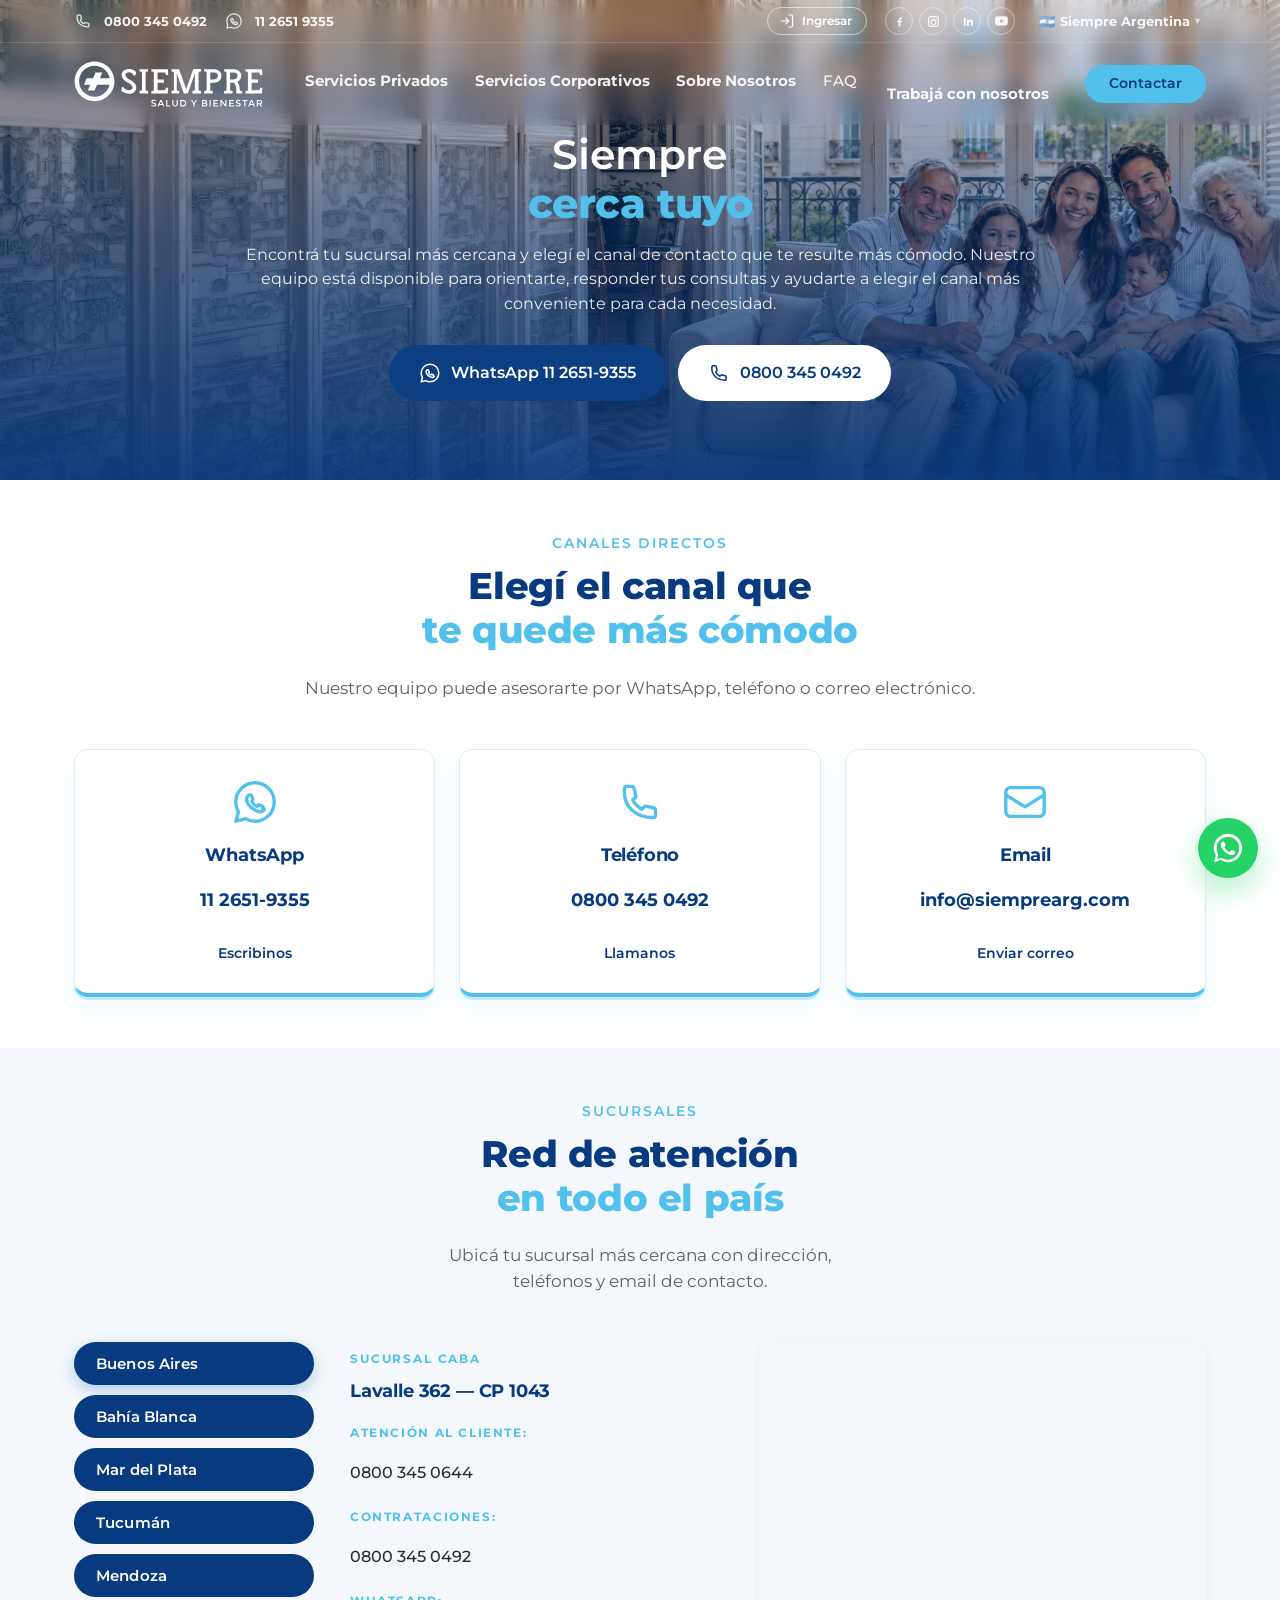
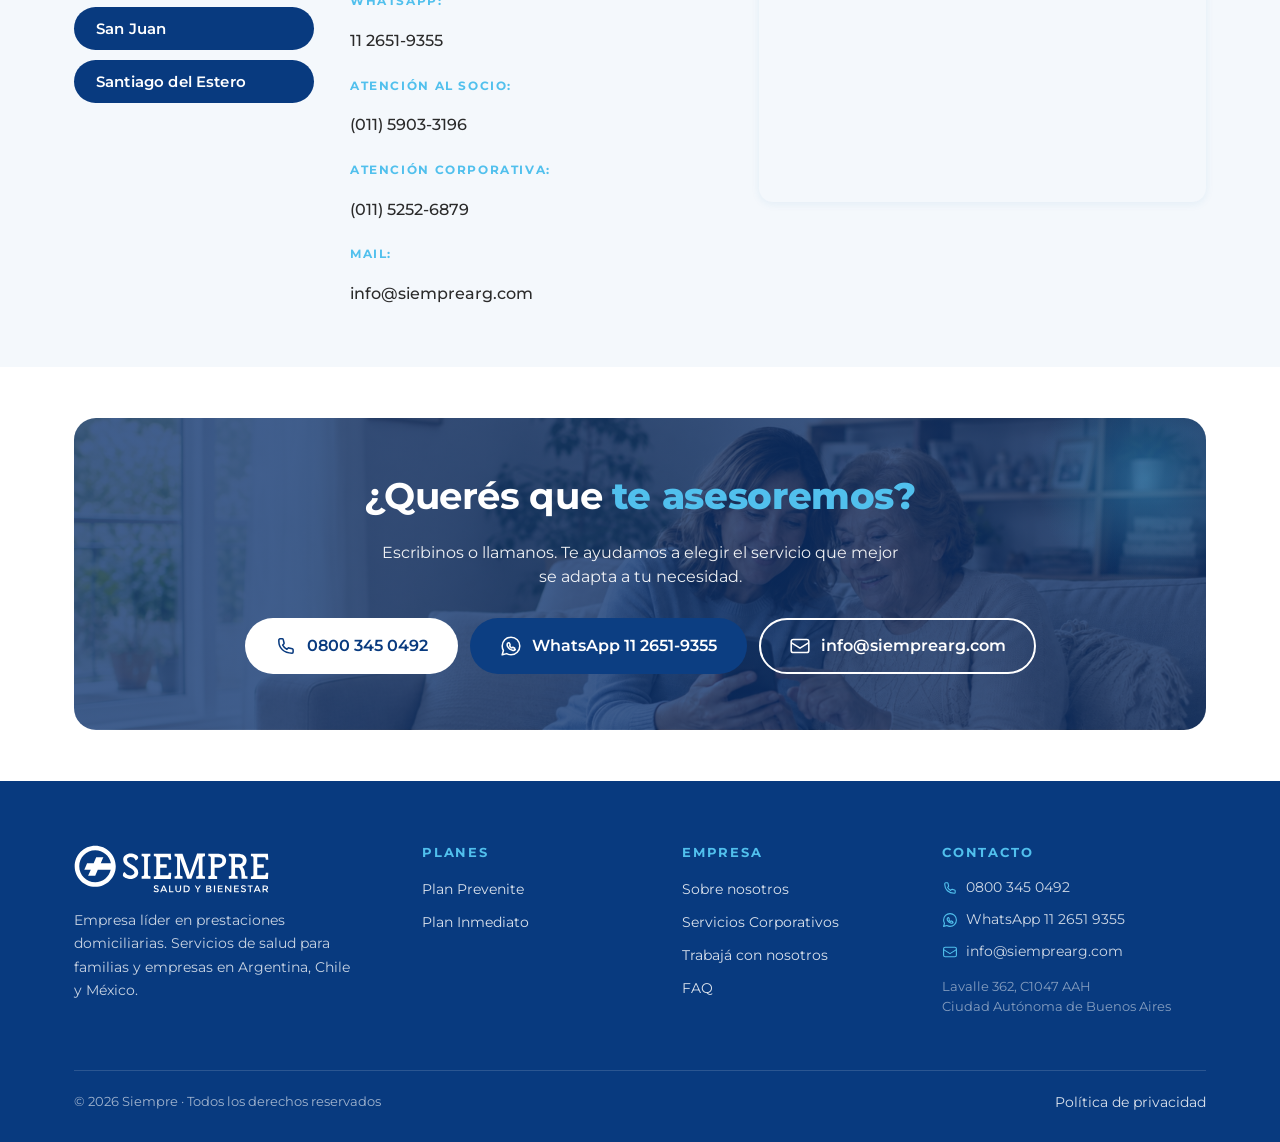
==== commit b9e09da8: "Correccion Asistente de Salud" ====
--- a/contacto.html
+++ b/contacto.html
@@ -3,9 +3,9 @@
 <head>
 <meta charset="UTF-8">
 <meta name="viewport" content="width=device-width, initial-scale=1">
-<title>Contacto · SIEMPRE</title>
-<meta name="description" content="Encontrá tu sucursal más cercana. SIEMPRE en CABA, Bahía Blanca, Mar del Plata, Rosario, Paraná, Córdoba, Salta, Tucumán, Mendoza, San Juan y Santiago del Estero.">
-<meta property="og:title" content="Siempre cerca tuyo · Contacto SIEMPRE">
+<title>Contacto · Siempre</title>
+<meta name="description" content="Encontrá tu sucursal más cercana. Siempre en CABA, Bahía Blanca, Mar del Plata, Rosario, Paraná, Córdoba, Salta, Tucumán, Mendoza, San Juan y Santiago del Estero.">
+<meta property="og:title" content="Siempre cerca tuyo · Contacto Siempre">
 <meta property="og:description" content="WhatsApp, teléfono o email. Atención en todo el país.">
 <meta property="og:type" content="website">
 <meta property="og:locale" content="es_AR">
@@ -129,10 +129,10 @@
           </div>
 
           <div class="country-dropdown-wrap">
-            <button class="country-dropdown-btn"><span class="flag">🇦🇷</span><strong> SIEMPRE Argentina </strong><span class="country-caret">▾</span></button>
+            <button class="country-dropdown-btn"><span class="flag">🇦🇷</span><strong> Siempre Argentina </strong><span class="country-caret">▾</span></button>
             <div class="country-dropdown-menu">
-              <a href="https://siemprearg.com" target="_blank" rel="noopener"><span>🇦🇷</span> SIEMPRE Argentina</a>
-              <a href="https://siemprechile.cl" target="_blank" rel="noopener"><span>🇨🇱</span> SIEMPRE Chile</a>
+              <a href="https://siemprearg.com" target="_blank" rel="noopener"><span>🇦🇷</span> Siempre Argentina</a>
+              <a href="https://siemprechile.cl" target="_blank" rel="noopener"><span>🇨🇱</span> Siempre Chile</a>
               <a href="https://careu.mx" target="_blank" rel="noopener"><span>🇲🇽</span> CARE U México</a>
             </div>
           </div>
@@ -149,8 +149,8 @@
   <div class="container">
     <nav class="nav" id="mainNav">
       <a href="index.html" class="nav-logo" aria-label="Inicio Siempre Argentina">
-        <img src="assets/img/logo-siempre-blanco.svg" alt="SIEMPRE" class="logo-white">
-        <img src="assets/img/logo-siempre-azul.svg" alt="SIEMPRE" class="logo-blue">
+        <img src="assets/img/logo-siempre-blanco.svg" alt="Siempre" class="logo-white">
+        <img src="assets/img/logo-siempre-azul.svg" alt="Siempre" class="logo-blue">
       </a>
       <button class="nav-toggle" aria-label="Abrir menú" onclick="document.getElementById('mainNav').classList.toggle('open')">
         <span></span><span></span><span></span>
@@ -908,7 +908,7 @@
   <div class="container">
     <div class="footer-grid">
       <div class="footer-brand-col">
-        <img src="assets/img/logo-siempre-blanco.svg" alt="SIEMPRE" class="footer-logo">
+        <img src="assets/img/logo-siempre-blanco.svg" alt="Siempre" class="footer-logo">
         <p>Empresa líder en prestaciones domiciliarias. Servicios de salud para familias y empresas en Argentina, Chile y México.</p>
         <div class="footer-socials-mobile">
 
@@ -978,7 +978,7 @@
       </div>
     </div>
     <div class="footer-bottom">
-      <div>© 2026 SIEMPRE · Todos los derechos reservados</div>
+      <div>© 2026 Siempre · Todos los derechos reservados</div>
       <div><a href="politica-de-privacidad.html">Política de privacidad</a></div>
     </div>
   </div>
